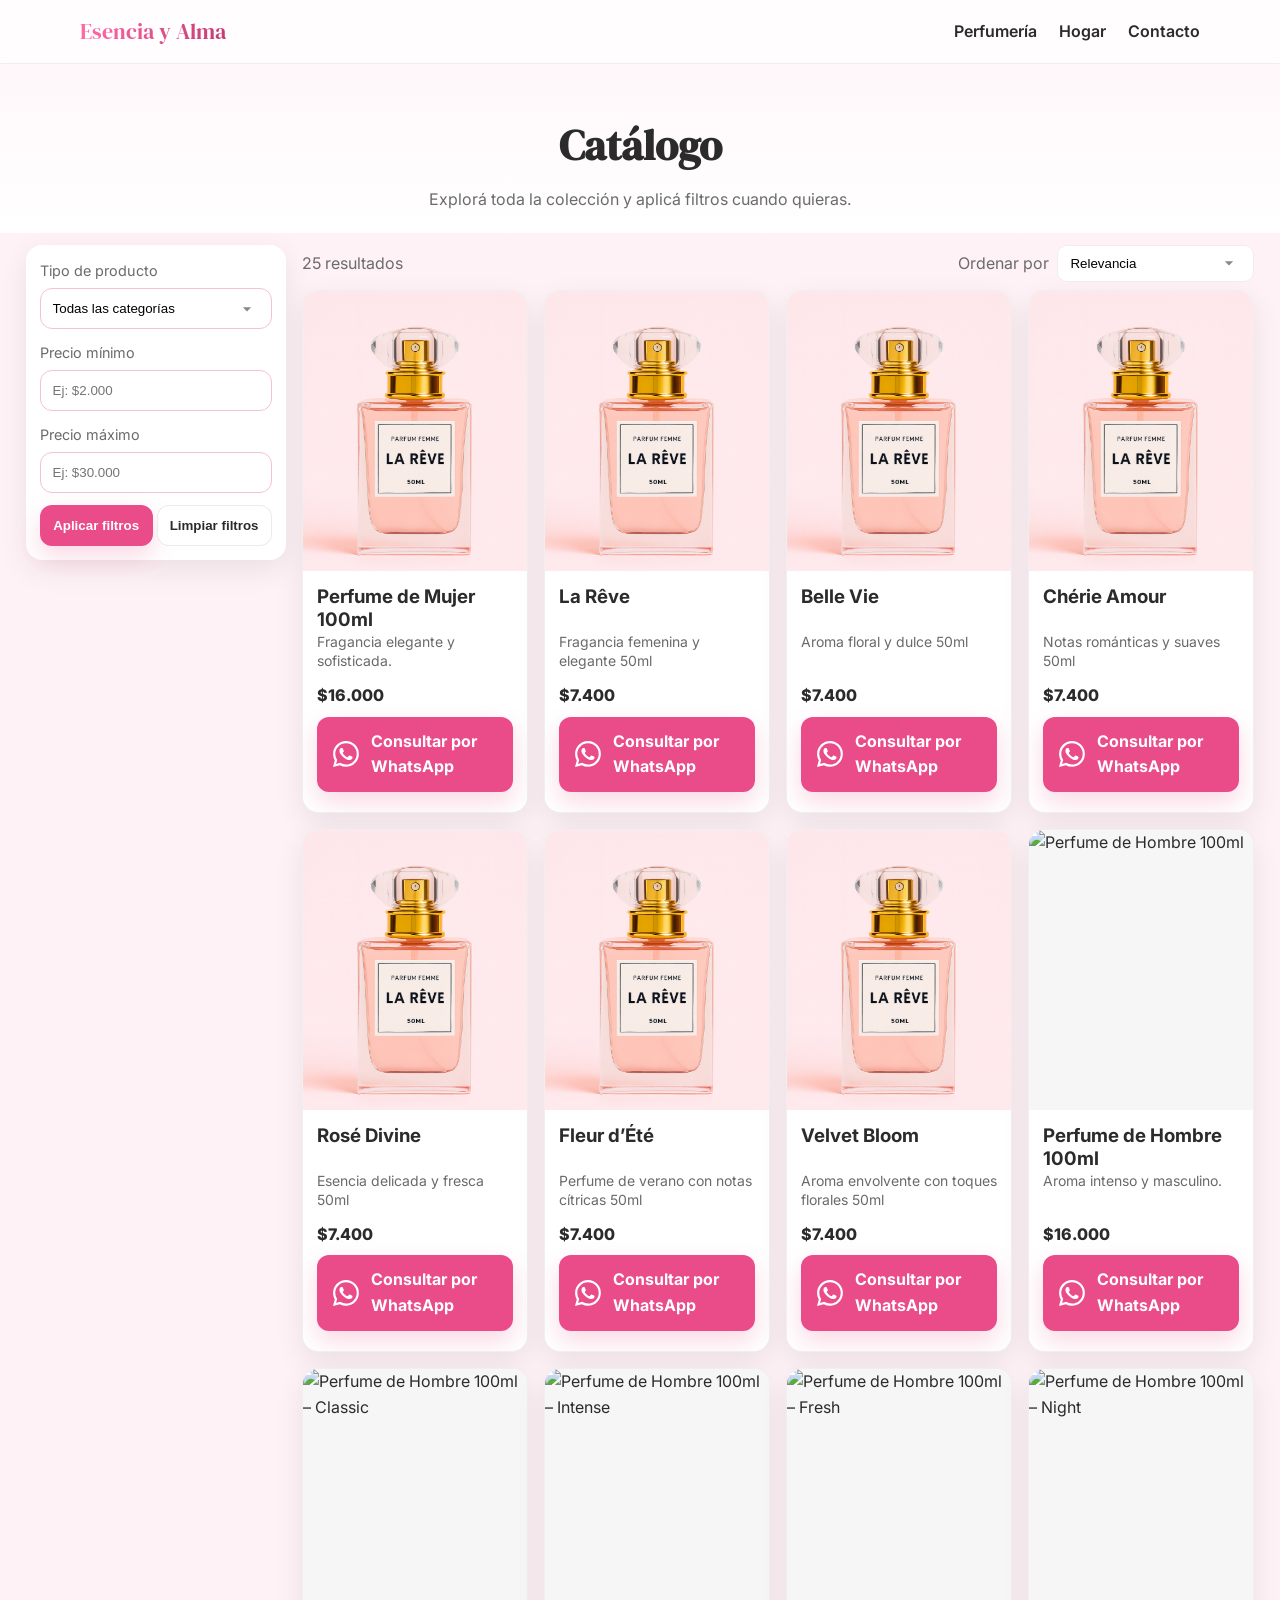
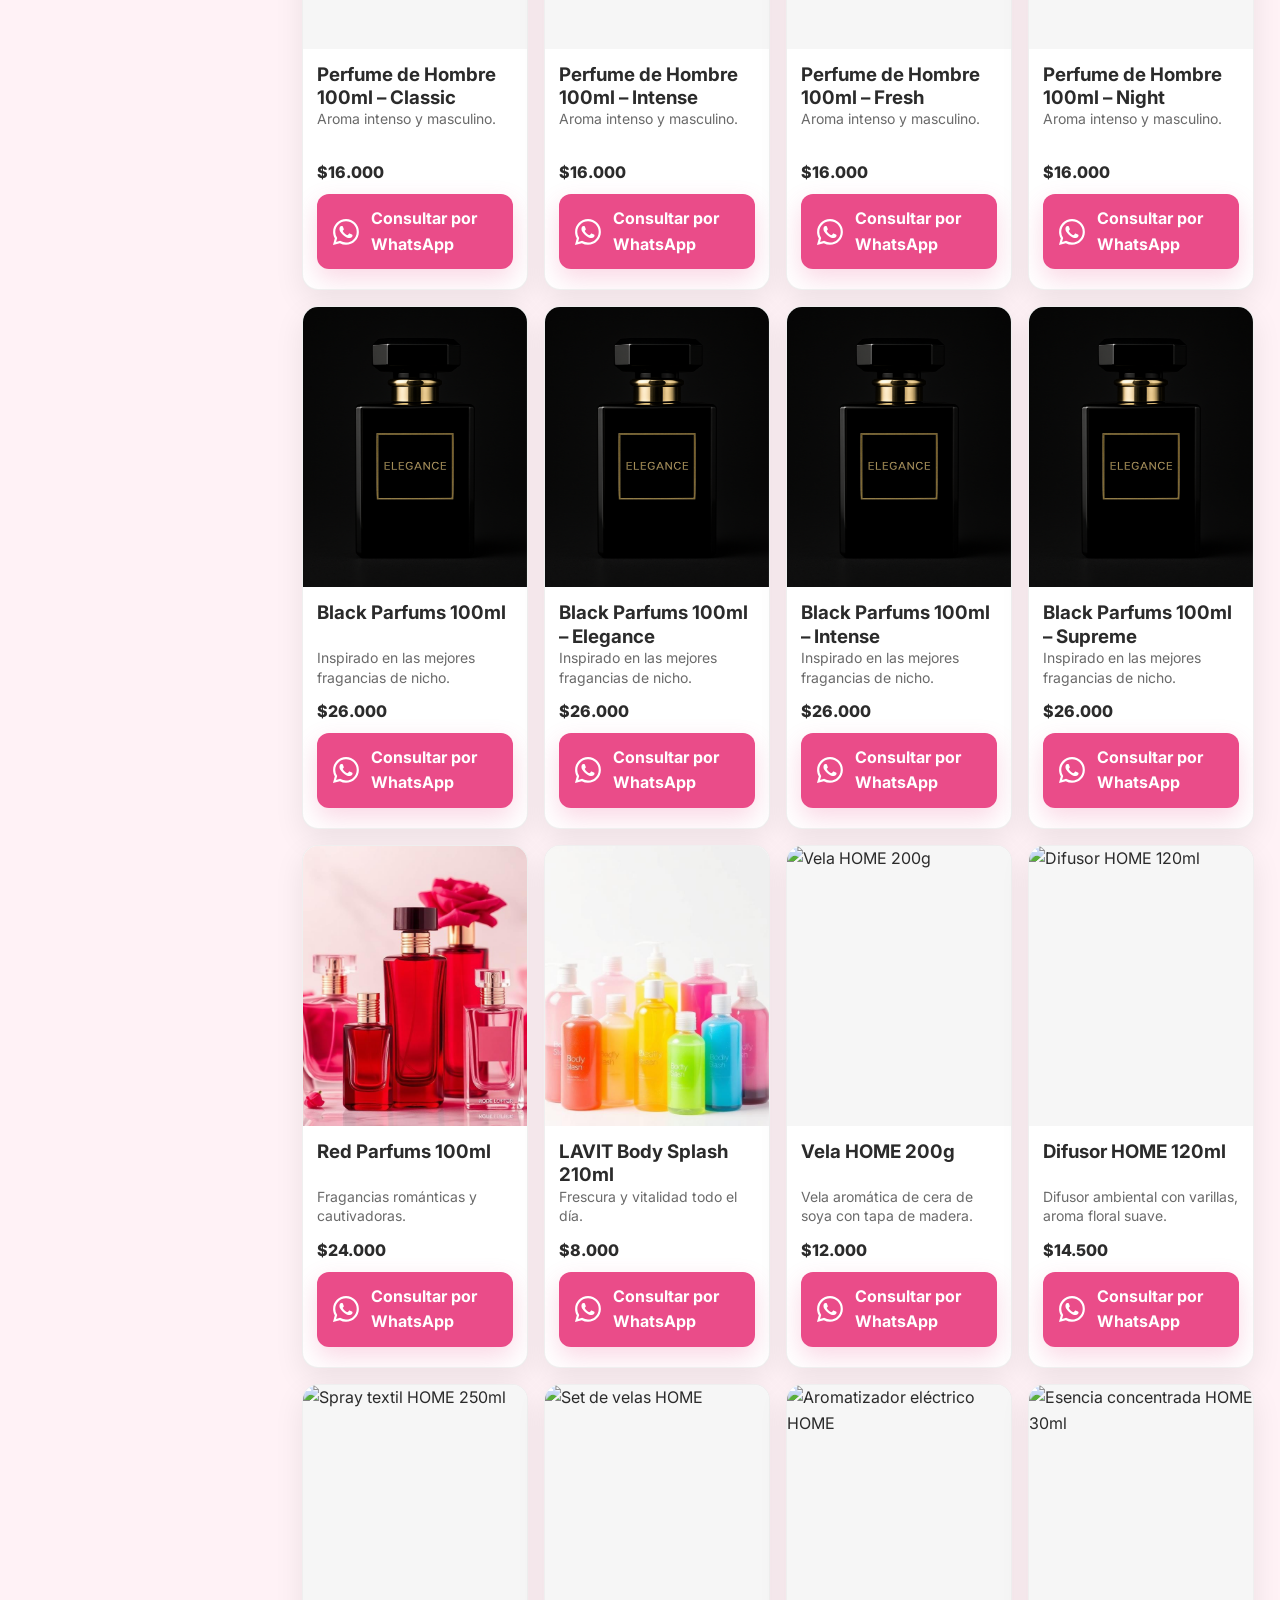
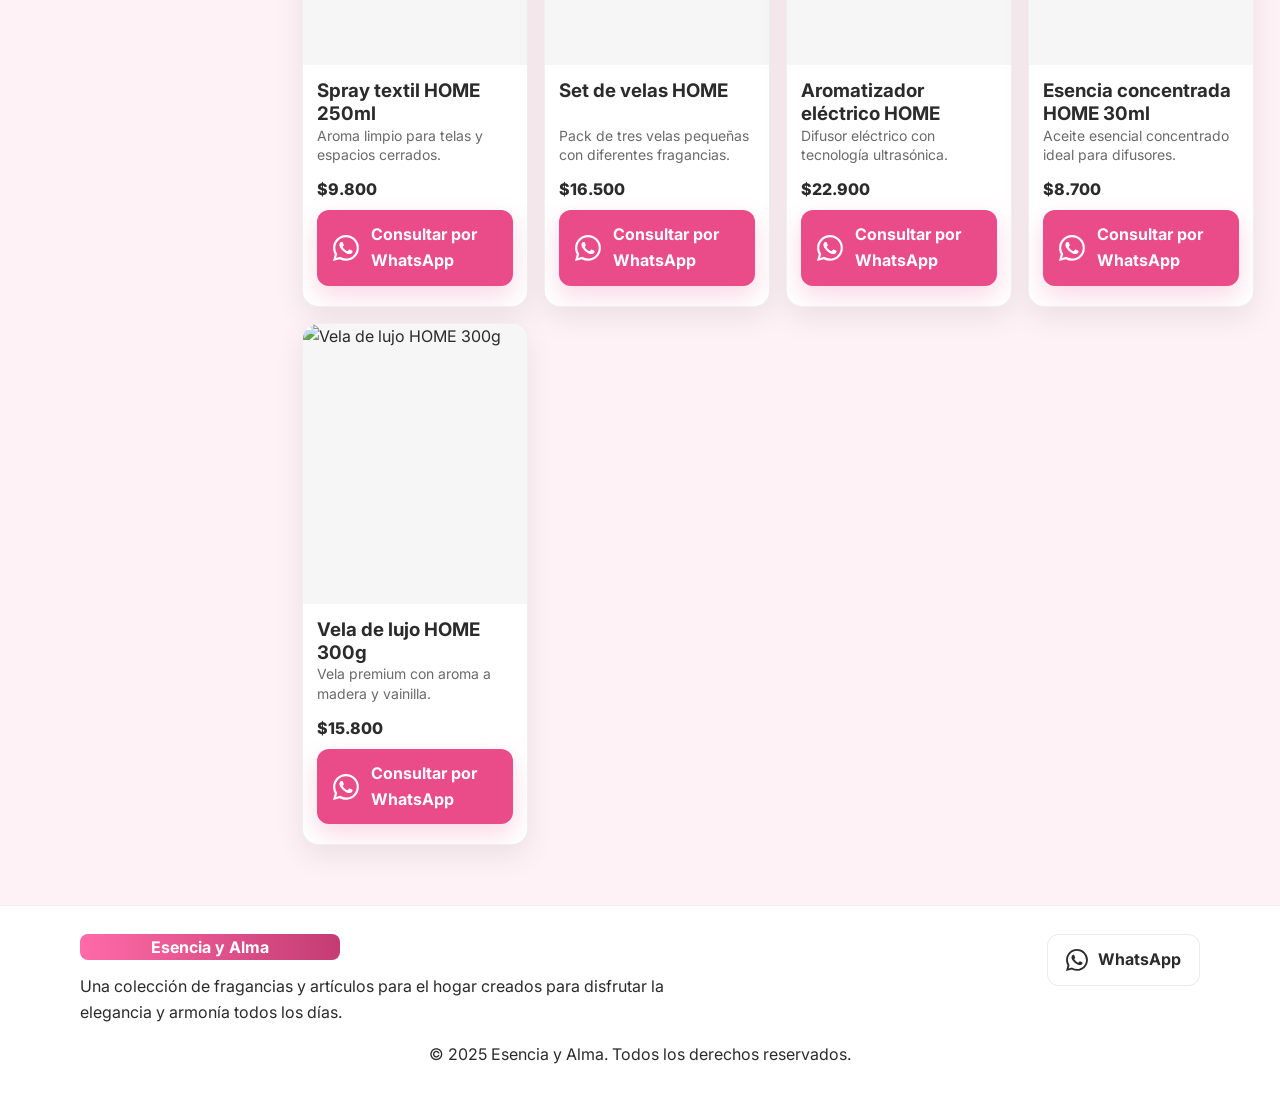
==== catalogo.html @ d3fbf89e "Update catalogo.html" ====
<!DOCTYPE html>
<html lang="es">
<head>
  <meta charset="utf-8" />
  <meta name="viewport" content="width=device-width,initial-scale=1" />
  <title>Catálogo – Esencia y Alma</title>
  <meta name="description" content="Catálogo de productos de Esencia y Alma. Filtra por categoría y precio.">
  <link rel="icon" type="image/png" href="assets/images/Favicon.png" sizes="32x32">
  <link rel="apple-touch-icon" href="assets/images/Favicon.png" sizes="180x180">
  <link href="https://fonts.googleapis.com/css2?family=DM+Serif+Display:ital@0;1&family=Inter:wght@400;600;700&display=swap" rel="stylesheet">
  <link rel="stylesheet" href="css/site.css">
  <link rel="stylesheet" href="css/catalog.css">
</head>
<body>

  <!-- NAV (reutiliza estilos de site.css) -->
  <header class="nav">
    <div class="container nav__inner">
      <a class="brand" href="index.html#inicio">Esencia y Alma</a>
      <nav class="menu">
        <a href="catalogo.html?scope=perfumeria">Perfumería</a>
        <a href="catalogo.html?scope=hogar">Hogar</a>
        <a href="index.html#contacto">Contacto</a>
      </nav>
    </div>
  </header>

  <!-- HERO del catálogo -->
  <section class="catalog-hero">
    <div class="container">
      <h1 class="catalog-title">Catálogo</h1>
      <p class="catalog-sub">Explorá toda la colección y aplicá filtros cuando quieras.</p>
    </div>
  </section>

  <!-- LAYOUT de 2 columnas: filtros a la izquierda + resultados a la derecha -->
  <div class="container catalog-shell">
    <!-- ASIDE: Filtros (mismos ids/estructura) -->
    <aside class="filters-aside">
      <form id="filtersForm" class="filters-wrap" autocomplete="off">
        <div class="f-item">
          <label for="fCategory">Tipo de producto</label>
          <select id="fCategory">
            <!-- opciones se llenan dinámicamente desde products.json -->
          </select>
        </div>

        <div class="f-item">
          <label for="fMin">Precio mínimo</label>
          <input id="fMin" type="text" inputmode="numeric" placeholder="Ej: $2.000">
        </div>

        <div class="f-item">
          <label for="fMax">Precio máximo</label>
          <input id="fMax" type="text" inputmode="numeric" placeholder="Ej: $30.000">
        </div>

        <div class="f-actions">
          <button type="submit" class="btn btn-primary">Aplicar filtros</button>
          <button type="button" id="clearBtn" class="btn btn-ghost">Limpiar filtros</button>
        </div>
      </form>
    </aside>

    <!-- MAIN: Toolbar arriba + grid abajo -->
    <main class="results-main">
      <div class="toolbar">
        <div id="count">0 resultados</div>
        <div class="sort-group">
          <label for="fSort">Ordenar por</label>
          <select id="fSort">
            <option value="relevance">Relevancia</option>
            <option value="priceAsc">Precio: menor a mayor</option>
            <option value="priceDesc">Precio: mayor a menor</option>
            <option value="nameAsc">Nombre: A–Z</option>
          </select>
        </div>
      </div>

      <section class="grid" id="grid" aria-live="polite"></section>
    </main>
  </div>

  <!-- Estado vacío -->
  <template id="emptyTpl">
    <div class="empty">
      <p>No encontramos productos con esos filtros.</p>
      <button type="button" id="emptyClear" class="btn btn-ghost">Limpiar filtros</button>
    </div>
  </template>

  <!-- FOOTER (idéntico al de index) -->
  <footer id="contacto" class="footer">
    <div class="container">
      <div class="footer__inner" style="align-items:flex-start;">
        <!-- Bloque marca -->
        <div class="footer__brand" style="max-width:640px;">
          <div style="
            width:260px;height:26px;border-radius:8px;margin:0 0 14px 0;
            background:linear-gradient(90deg,#ff6aa8 0%,#c43c73 100%);
            display:flex;align-items:center;justify-content:center;
            color:#fff;font-weight:700;">
            Esencia y Alma
          </div>
          <p style="margin:0;">
            Una colección de fragancias y artículos para el hogar creados para disfrutar la elegancia y armonía todos los días.
          </p>
        </div>

        <!-- Bloque contacto (solo WhatsApp) -->
        <div class="footer__contact">
          <a class="btn btn-ghost" id="whatsapp-cta" target="_blank" href="#" style="display:inline-flex;align-items:center;gap:10px;">
            <!-- Ícono WhatsApp (color hereda del botón) -->
            <svg width="22" height="22" viewBox="0 0 16 16" aria-hidden="true" focusable="false">
              <path fill="currentColor" d="M13.601 2.326A7.85 7.85 0 0 0 7.994 0C3.627 0 .068 3.558.064 7.926c0 1.399.366 2.76 1.057 3.965L0 16l4.204-1.102a7.9 7.9 0 0 0 3.79.965h.004c4.368 0 7.926-3.558 7.93-7.93A7.9 7.9 0 0 0 13.6 2.326zM7.994 14.521a6.6 6.6 0 0 1-3.356-.92l-.24-.144-2.494.654.666-2.433-.156-.251a6.56 6.56 0 0 1-1.007-3.505c0-3.626 2.957-6.584 6.591-6.584a6.56 6.56 0 0 1 4.66 1.931 6.56 6.56 0 0 1 1.928 4.66c-.004 3.639-2.961 6.592-6.592 6.592m3.615-4.934c-.197-.099-1.17-.578-1.353-.646-.182-.065-.315-.099-.445.099-.133.197-.513.646-.627.775-.114.133-.232.148-.43.05-.197-.1-.836-.308-1.592-.985-.59-.525-.985-1.175-1.103-1.372-.114-.198-.011-.304.088-.403.087-.088.197-.232.296-.346.1-.114.133-.198.198-.33.065-.134.034-.248-.015-.347-.05-.099-.445-1.076-.612-1.47-.16-.389-.323-.335-.445-.34-.114-.007-.247-.007-.38-.007a.73.73 0 0 0-.529.247c-.182.198-.691.677-.691 1.654s.71 1.916.81 2.049c.098.133 1.394 2.132 3.383 2.992.47.205.84.326 1.129.418.475.152.904.129 1.246.08.38-.058 1.171-.48 1.338-.943.164-.464.164-.86.114-.943-.049-.084-.182-.133-.38-.232"/>
            </svg>
            WhatsApp
          </a>
        </div>
      </div>

      <!-- Copyright fijo -->
      <p class="center" style="margin-top:16px;">
        © 2025 Esencia y Alma. Todos los derechos reservados.
      </p>
    </div>
  </footer>

  <script src="js/catalog.page.js"></script>

  <!-- SCRIPT para WhatsApp (idéntico al de index) -->
  <script>
    const PHONE = "56912345678";
    const MSG   = encodeURIComponent("¡Hola! Me interesa el catálogo de Esencia y Alma.");
    const wa    = `https://wa.me/${PHONE}?text=${MSG}`;
    const waBtn = document.getElementById("whatsapp-cta");
    if (waBtn) waBtn.href = wa;
  </script>
</body>
</html>
---- css/site.css ----
:root{
  --text:#2b2b2b; --muted:#6b6b6b;
  --primary:#ea4c89; --primary-600:#d63d78;
  --card:#fff; --bg:#fff; --soft:#fff3f7;
  --shadow:0 10px 30px rgba(0,0,0,.08);
}
*{box-sizing:border-box}
html,body{margin:0}
body{
  font-family:Inter,system-ui,-apple-system,Segoe UI,Roboto,Helvetica,Arial;
  color:var(--text);
  background:var(--bg);
  line-height:1.6;
}
a{text-decoration:none;color:inherit}
.container{width:min(1120px,92%);margin:0 auto}
.center{text-align:center}

/* NAV */
.nav{
  position:sticky;top:0;z-index:40;
  background:#ffffffcc;
  backdrop-filter:blur(8px);
  border-bottom:1px solid #0001;
}
.nav__inner{
  display:flex;align-items:center;justify-content:space-between;
  padding:14px 0;
}
.brand{
  font-family:"DM Serif Display",serif;
  font-size:22px;
  background:linear-gradient(90deg,#ff6aa8 0%,#c43c73 100%);
  -webkit-background-clip:text;
  background-clip:text;
  -webkit-text-fill-color:transparent;
}
.menu{display:flex;gap:22px;font-weight:600}
.menu a:hover{color:var(--primary)}

/* HERO */
.hero{
  padding:64px 0 40px;
  background:
    radial-gradient(ellipse at 20% 0%,#fde8f1 0%,transparent 40%),
    radial-gradient(ellipse at 80% 10%,#fdeef6 0%,transparent 40%),
    linear-gradient(#fff,#fff);
  overflow:hidden;
}
.badge{
  display:inline-flex;align-items:center;gap:10px;
  padding:10px 16px;border-radius:999px;
  background:#fff;box-shadow:var(--shadow);
  font-weight:600;color:#7a7a7a;
}
.dot{
  width:10px;height:10px;border-radius:50%;
  background:#f6c53d;display:inline-block;
}
.hero-title{
  margin:20px auto 10px;
  font-family:"DM Serif Display",serif;
  font-size:clamp(34px,4.6vw,52px);
  line-height:1.08;color:#fff;
  background:linear-gradient(90deg,#ff6aa8 0%,#c43c73 100%);
  display:inline-block;
  padding:18px 24px;
  border-radius:16px;
  box-shadow:var(--shadow);
}
.hero-sub{
  color:#5b5b5b;
  font-size:clamp(16px,1.9vw,19px);
  max-width:900px;
  margin:0 auto 20px;
}
.cta{display:flex;gap:12px;justify-content:center;flex-wrap:wrap}
.btn{
  appearance:none;border:0;border-radius:12px;
  padding:12px 18px;font-weight:700;
  cursor:pointer;
  transition:transform .06s,box-shadow .2s,background .2s;
}
.btn-primary{
  background:var(--primary);color:#fff;
  box-shadow:0 10px 24px rgba(234,76,137,.22);
}
.btn-primary:hover{background:var(--primary-600)}
.btn-ghost{background:#fff;color:#2b2b2b;border:1px solid #00000014}
.btn-ghost:hover{box-shadow:var(--shadow)}

/* SECCIONES */
.catalog-section{padding:48px 0;background:var(--soft)}
.catalog-section:nth-of-type(odd){background:#fff}
.sec-title{
  font-family:"DM Serif Display",serif;
  text-align:center;
  font-size:clamp(26px,3vw,36px);
  margin:0 0 8px;
}
.sec-sub{
  color:#6a6a6a;
  text-align:center;
  margin:0 0 18px;
}

/* ENLACE “VER TODO” (debajo del carrusel, a la derecha) */
.sec-link--bottom{
  display:block;
  text-align:right;
  color:#000;                /* texto negro */
  font-weight:600;
  font-size:17px;            /* más grande */
  margin-top:18px;           /* más separación */
  text-decoration:none;      /* sin subrayado */
}
.sec-link--bottom:hover{
  color:#000;                /* se mantiene negro al pasar el mouse */
}

/* Puente suave hero → primera sección (sin línea) */
#mujer.catalog-section{
  position:relative;
  margin-top:-48px;
  padding-top:48px;
}
#mujer.catalog-section::before{
  content:"";
  position:absolute;
  left:0; right:0; top:-48px;
  height:48px;
  background:linear-gradient(
    to bottom,
    rgba(255,255,255,0) 0%,
    rgba(255,255,255,0.55) 38%,
    rgba(255,243,247,0.85) 70%,
    var(--soft) 100%
  );
  pointer-events:none;
  z-index:0;
}

/* CARRUSEL */
.carousel{position:relative}
.track{
  display:grid;
  grid-auto-flow:column;
  grid-auto-columns:minmax(260px, 1fr);
  gap:16px;
  overflow:visible;
  padding:10px 4px 16px;
}

/* Modo estático */
.track.static{
  grid-auto-flow:row;
  grid-auto-columns:unset;
  grid-template-columns:repeat(auto-fit, minmax(260px, 260px));
  justify-content:center;
  justify-items:stretch;
  gap:16px;
}

/* Flechas y looper */
.is-viewport{
  overflow:hidden !important;
  display:block !important;
  position:relative;
}
.loop-row{
  display:flex;
  gap:16px;
  will-change:transform;
  transition:transform .18s ease-out;
}

/* Tarjetas */
.card{
  background:var(--card);
  border:1px solid #00000010;
  border-radius:16px;
  overflow:hidden;
  box-shadow:var(--shadow);
  display:flex;
  flex-direction:column;
  min-width:260px;
}

/* Recuadro imagen */
.card__img{
  width:100%;
  height:360px;
  background:#f6f6f6;
  display:flex;align-items:center;justify-content:center;
  padding:0;margin:0;overflow:hidden;
}
.card__img img{
  width:100%;height:100%;
  object-fit:cover;
  object-position:center;
  transition:transform .35s ease;
  will-change:transform;
}
.card:hover .card__img img{transform:scale(1.1)}

.card__body{
  padding:14px;
  display:grid !important;
  grid-template-rows:auto 1fr auto;
  row-gap:6px !important;
  height:auto !important;
}
.card__content{flex:unset !important;}
.card__footer{
  margin-top:0 !important;
  display:block !important;
  gap:0 !important;
}

.card__title{
  margin:0;
  font-weight:700;
  line-height:1.25;
  min-height:2.5em;
  display:-webkit-box;
  -webkit-box-orient:vertical;
  -webkit-line-clamp:2;
  overflow:hidden;
}
.card__sub{
  margin:0;
  color:#6a6a6a;
  font-size:14px;
  line-height:1.4;
  min-height:2.8em;
  display:-webkit-box;
  -webkit-box-orient:vertical;
  -webkit-line-clamp:2;
  overflow:hidden;
}

.card__price{margin:6px 0 8px;font-weight:800}

.card__actions{display:flex;gap:8px}
.card__btn{flex:1}

/* Flechas */
.nav-btn{
  position:absolute;top:50%;transform:translateY(-50%);
  width:40px;height:40px;border-radius:999px;border:0;cursor:pointer;
  background:#fff;box-shadow:var(--shadow);
  font-size:18px;display:grid;place-items:center;
  transition:opacity .2s;z-index:5;
}
.nav-btn:hover{opacity:.9}
.nav-btn:disabled{opacity:.4;cursor:not-allowed}
.nav-btn.prev{left:-6px}
.nav-btn.next{right:-6px}
@media (max-width:640px){
  .nav-btn.prev{left:2px}
  .nav-btn.next{right:2px}
}

/* FOOTER */
.footer{
  padding:28px 0;
  border-top:1px solid #00000010;
  background:#fff;
}
.footer__inner{
  display:flex;
  align-items:center;
  justify-content:space-between;
  gap:16px;
}

/* WhatsApp icon dentro del botón del catálogo */
.card__btn{
  display:inline-flex;
  align-items:center;
  justify-content:center;
  gap:8px;
  padding-left:20px;
}
.card__btn .icon-wa{
  width:26px;
  height:26px;
  flex-shrink:0;
  fill:#fff;
  transform:translateX(-4px);
}

/* ===== MODO COMPACTO ===== */
@media (max-height: 820px) and (min-width: 900px) {
  .catalog-section{ padding: 28px 0; }

  .sec-title{
    font-size: clamp(24px, 2.6vw, 34px);
    margin: 0 0 6px;
  }
  .sec-sub{
    font-size: 15px;
    margin: 0 0 12px;
  }

  .track{ padding: 6px 4px 10px; }

  .card__img{ width:100%; height:260px; padding:0; margin:0; overflow:hidden; }
  .card__img img{ object-fit:cover; object-position:center; }

  .card__body{
    padding:12px;
    display:grid !important;
    grid-template-rows:auto 1fr auto;
    row-gap:6px !important;
    height:auto !important;
  }
  .card__footer{ margin-top:0 !important; display:block !important; gap:0 !important; }

  .card__title{
    margin:0; line-height:1.25; min-height:2.5em;
    display:-webkit-box; -webkit-box-orient:vertical; -webkit-line-clamp:2; overflow:hidden;
  }
  .card__sub{
    margin:0; line-height:1.4; min-height:2.8em;
    display:-webkit-box; -webkit-box-orient:vertical; -webkit-line-clamp:2; overflow:hidden;
  }
  .card__price{ margin:6px 0 8px; }

  .card__btn{ padding: 12px 16px; }

  .nav-btn{ top: 46%; }
}

/* ===== PARCHE SOLO PARA MÓVIL: recortar cualquier desborde horizontal ===== */
@media (max-width: 768px){
  html, body { overflow-x: clip; }
  @supports not (overflow-x: clip){
    html, body { overflow-x: hidden; }
  }
}

/* ===== Footer en móvil: botón debajo y texto a ancho completo ===== */
@media (max-width: 768px){
  .footer__inner{
    flex-direction: column;
    align-items: flex-start;
    gap: 14px;
  }
  /* El bloque de texto puede usar todo el ancho */
  .footer__brand{
    max-width: none !important;
    width: 100%;
  }
  .footer__brand p{
    max-width: none;
  }
  /* Botón WhatsApp a la línea de abajo y ancho completo */
  .footer__contact{
    width: 100%;
  }
  .footer__contact .btn{
    width: 100%;
    justify-content: center;
    margin-top: 6px;
  }
}
/* ===== MODO COMPACTO PARA CELULARES (solo móvil) ===== */
@media (max-width: 768px){

  /* Menos aire vertical para que quepa todo */
  .catalog-section{
    padding: 28px 0 32px;
  }

  /* Título y subtítulo más compactos */
  .sec-title{
    font-size: clamp(22px, 5.4vw, 28px);
    margin: 0 0 6px;
  }
  .sec-sub{
    font-size: 15px;
    margin: 0 0 14px;
    line-height: 1.45;
  }

  /* Carrusel: menos padding y separación */
  .track{
    gap: 12px;
    padding: 6px 2px 10px;
  }

  /* Imagen de la tarjeta: altura fluida según alto de pantalla */
  .card__img{
    height: clamp(180px, 36vh, 250px);
  }

  /* Contenido de la tarjeta: un pelín más compacto */
  .card__body{
    padding: 12px;
  }

  /* Botón dentro de la tarjeta */
  .card__btn{
    padding: 12px 14px;
  }

  /* Flechas: ligerísimo ajuste para no robar espacio visual */
  .nav-btn{
    top: 46%;
  }
}
---- css/catalog.css ----
/* ====== HERO Catálogo ====== */
.catalog-hero{
  background: linear-gradient(180deg,#fff7fa, #fff);
  padding: 48px 0 20px;
  text-align: center;
}
.catalog-title{
  margin:0;
  font-family:"DM Serif Display",serif;
  font-size: clamp(28px, 4vw, 42px);
}
.catalog-sub{
  color:#6b6b6b;
  margin: 8px 0 0;
}

/* ====== LAYOUT 2 COLUMNAS (filtros + resultados) ====== */
.catalog-shell{
  display: grid;
  grid-template-columns: 260px 1fr;
  gap: 16px;
  align-items: start;
  margin: 12px auto 0;
}
.container.catalog-shell{
  width: min(1320px, 96%);
}
.filters-aside{
  position: sticky;
  top: 74px;
}
.results-main{
  min-width: 0;
}

/* ====== PANEL DE FILTROS (en columna) ====== */
.filters-wrap{
  margin: 0;
  display: flex;
  flex-direction: column;
  gap: 12px;
  background: #fff;
  padding: 14px;
  border-radius: 16px;
  box-shadow: var(--shadow);
}
.filters-wrap label{
  display:block;
  margin-bottom:6px;
  font-size:.9rem;
  color:var(--muted);
}
.filters-wrap input,
.filters-wrap select{
  width:100%;
  padding:12px 12px;
  border:1px solid #f4c1d6;
  border-radius:12px;
  outline:none;
  background:#fff;
}

/* === Flechas personalizadas de los SELECTs (centradas y más grandes) === */
.filters-wrap select{
  appearance:none; -webkit-appearance:none; -moz-appearance:none;
  padding-right:48px;
  background-repeat:no-repeat;
  background-position: right 14px center;
  background-size:20px 20px;
  background-image:url("data:image/svg+xml,%3Csvg xmlns='http://www.w3.org/2000/svg' width='20' height='20' viewBox='0 0 24 24'%3E%3Cpath fill='%23888888' d='M7 10l5 5 5-5z'/%3E%3C/svg%3E");
}

/* === BOTONES de acciones: en una sola línea y del mismo ancho === */
.f-actions{
  display: flex;
  flex-direction: row;
  gap: 4px;
  justify-content: space-between;
}
.f-actions .btn{
  flex: 1;
  display: flex;              /* ← centrado preciso del texto */
  align-items: center;        /* centra verticalmente */
  justify-content: center;    /* centra horizontalmente */
  text-align: center;
  white-space: nowrap;
  min-width: 0;
}

/* ====== TOOLBAR ====== */
.toolbar{
  display:flex;
  align-items:center;
  justify-content:space-between;
  gap: 10px;
  color:#6b6b6b;
  margin: 0 0 8px;
}
.sort-group{
  display:flex;
  align-items:center;
  gap:8px;
  position:relative;
}
.sort-group select{
  padding:10px 12px;
  border:1px solid #eee;
  border-radius:10px;
  background:#fff;
  appearance:none;
  -webkit-appearance:none;
  -moz-appearance:none;
  padding-right:48px;
  background-repeat:no-repeat;
  background-position: right 14px center;
  background-size:20px 20px;
  background-image:url("data:image/svg+xml,%3Csvg xmlns='http://www.w3.org/2000/svg' width='20' height='20' viewBox='0 0 24 24'%3E%3Cpath fill='%23888888' d='M7 10l5 5 5-5z'/%3E%3C/svg%3E");
}

/* ====== GRID ====== */
.grid{
  margin: 8px 0 60px;
  display:grid;
  gap:16px;
  grid-template-columns: repeat(4, 1fr);
}
.grid .card{ min-width: 0; }

@media (max-width: 1100px){ .grid{ grid-template-columns: repeat(3, 1fr); } }
@media (max-width: 760px){ .grid{ grid-template-columns: repeat(2, 1fr); } }
@media (max-width: 460px){ .grid{ grid-template-columns: 1fr; } }

/* Estado vacío */
.empty{
  grid-column: 1 / -1;
  background:#fff;
  border:1px solid #00000010;
  border-radius:16px;
  padding:24px;
  text-align:center;
  box-shadow:var(--shadow);
}

/* Ajuste visual de tarjetas dentro del grid */
.card__img{ height: 280px; }
@media (max-width: 760px){
  .card__img{ height: clamp(180px, 36vh, 260px); }
}

/* ====== FONDO GENERAL DEL CATÁLOGO ====== */
body{
  background: #fff2f6;
}

/* ====== RESPONSIVE ====== */
@media (max-width: 980px){
  .catalog-shell{
    grid-template-columns: 1fr;
    gap: 16px;
  }
  .filters-aside{
    position: static;
  }
  .filters-wrap{
    margin: 0;
  }
  .toolbar{
    margin-top: -4px;
  }
}
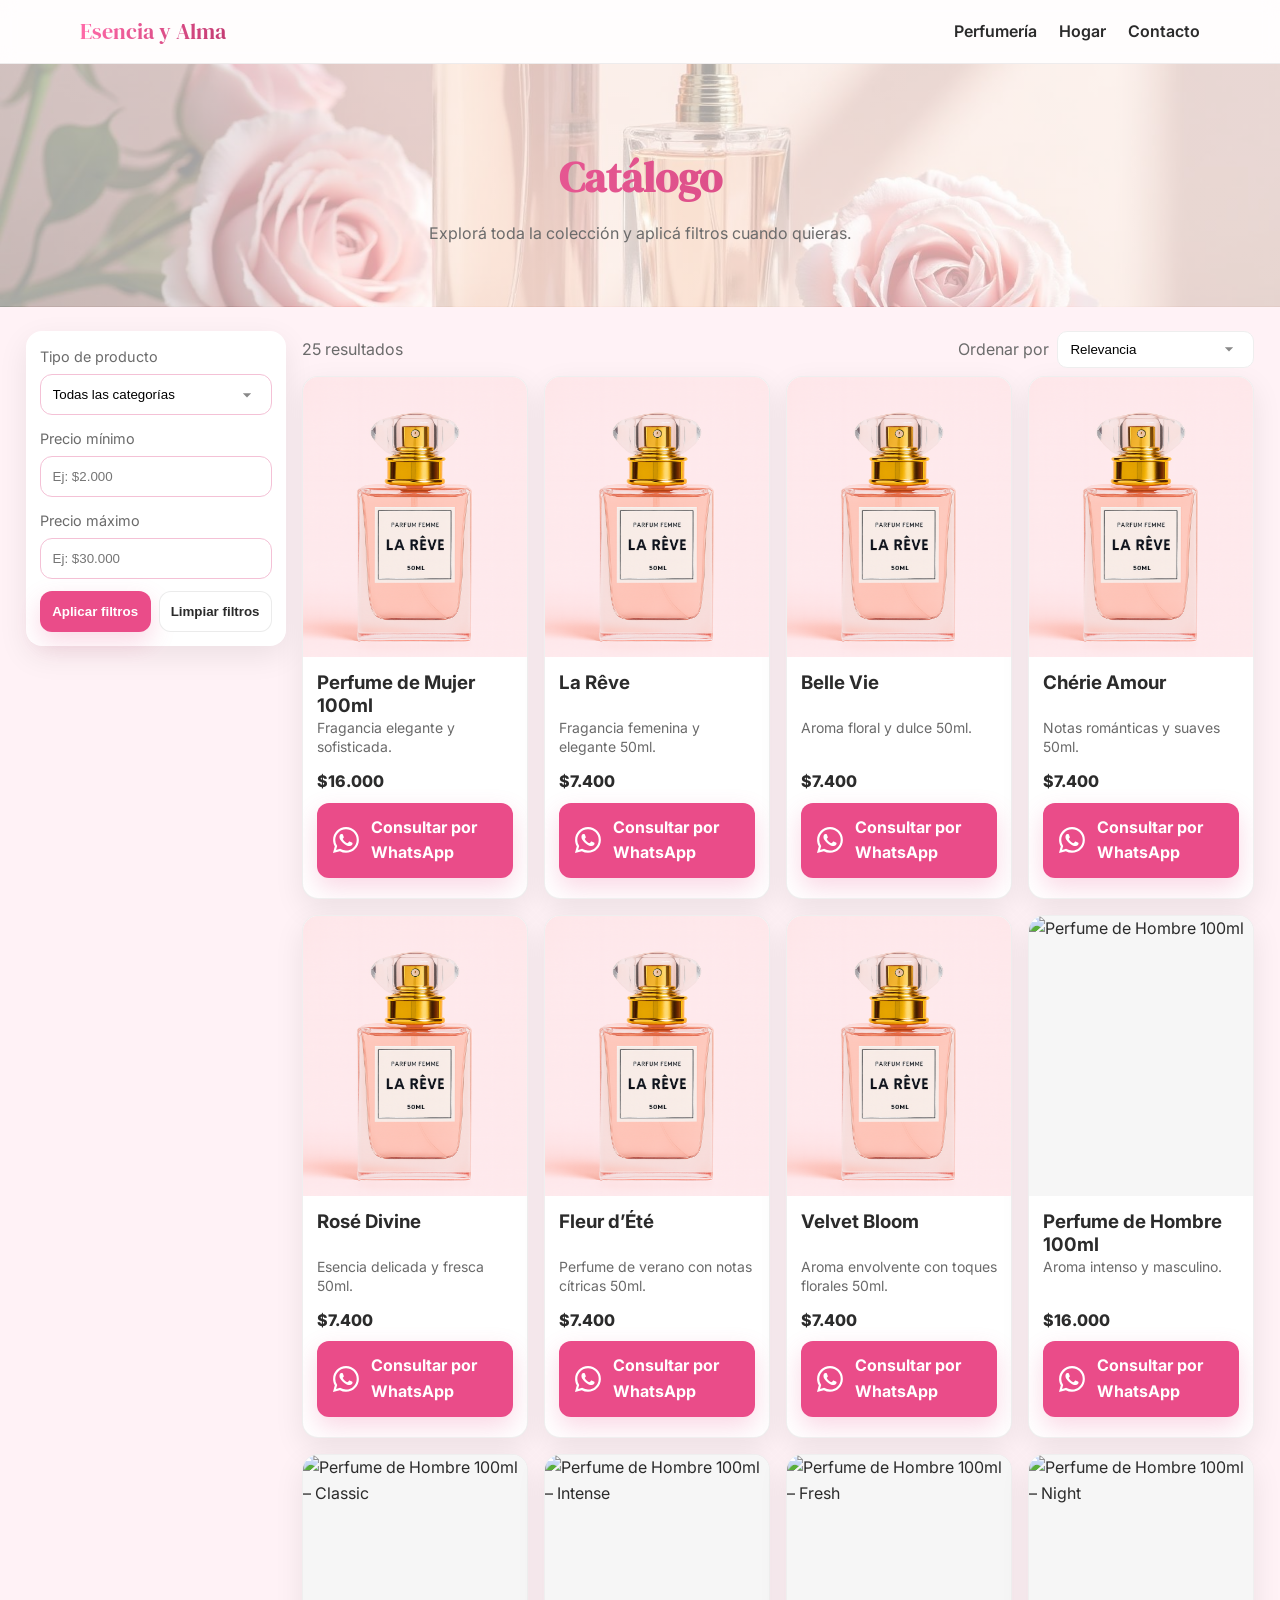
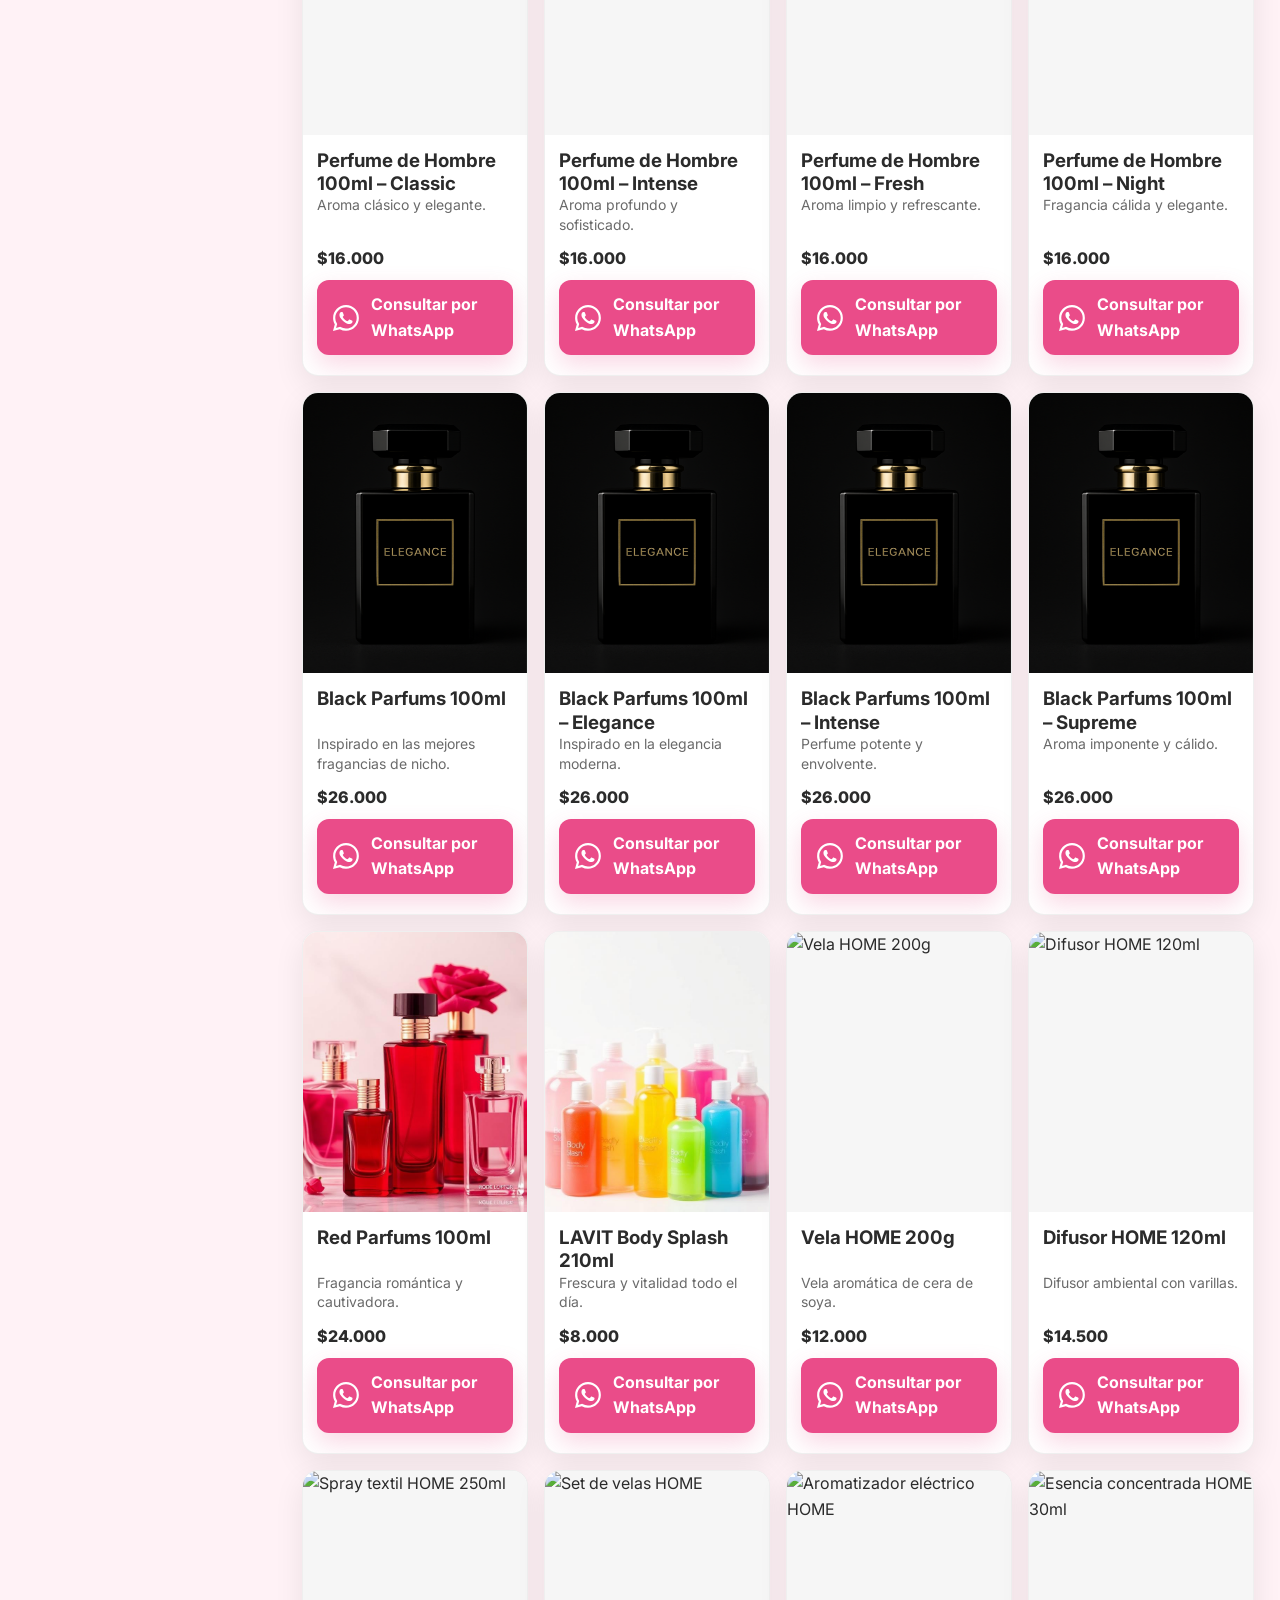
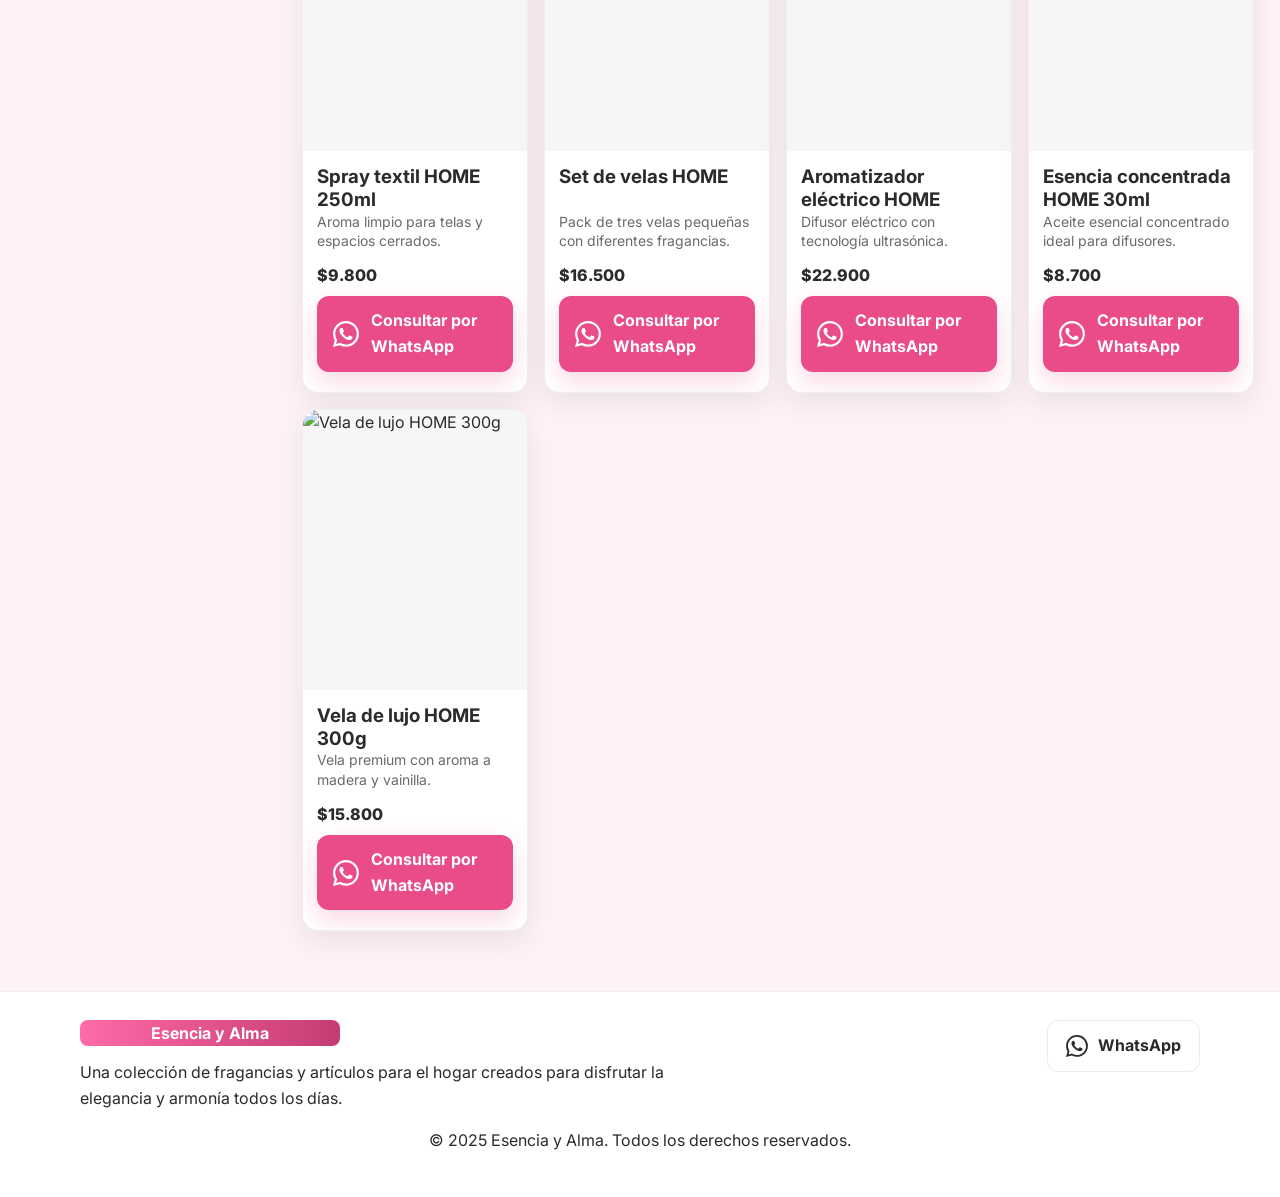
==== commit 469a8586: "Update catalogo.html" ====
--- a/catalogo.html
+++ b/catalogo.html
@@ -130,7 +130,7 @@
 
   <!-- SCRIPT para WhatsApp (idéntico al de index) -->
   <script>
-    const PHONE = "56912345678";
+    const PHONE = "56961114225";
     const MSG   = encodeURIComponent("¡Hola! Me interesa el catálogo de Esencia y Alma.");
     const wa    = `https://wa.me/${PHONE}?text=${MSG}`;
     const waBtn = document.getElementById("whatsapp-cta");
--- a/css/catalog.css
+++ b/css/catalog.css
@@ -1,40 +1,49 @@
 /* ====== HERO Catálogo ====== */
-.catalog-hero{
-  background: linear-gradient(180deg,#fff7fa, #fff);
-  padding: 48px 0 20px;
+.catalog-hero {
+  background:
+    linear-gradient(rgba(255,255,255,0.64), rgba(255,255,255,0.64)),
+    url("../assets/images/Flores inicio.jpg");
+  background-position: center center;
+  background-size: cover;
+  background-repeat: no-repeat;
+  padding: 80px 0 60px;
   text-align: center;
 }
-.catalog-title{
-  margin:0;
-  font-family:"DM Serif Display",serif;
+.catalog-title {
+  margin: 0;
+  font-family: "DM Serif Display", serif;
   font-size: clamp(28px, 4vw, 42px);
-}
-.catalog-sub{
-  color:#6b6b6b;
-  margin: 8px 0 0;
+  color: #fff;
+  background: linear-gradient(90deg, #ff6aa8 0%, #c43c73 100%);
+  -webkit-background-clip: text;
+  -webkit-text-fill-color: transparent;
+}
+.catalog-sub {
+  color: #6b6b6b;
+  margin: 10px 0 0;
 }
 
 /* ====== LAYOUT 2 COLUMNAS (filtros + resultados) ====== */
-.catalog-shell{
+.catalog-shell {
   display: grid;
   grid-template-columns: 260px 1fr;
   gap: 16px;
   align-items: start;
-  margin: 12px auto 0;
-}
-.container.catalog-shell{
+  margin: 24px auto 0;
+}
+.container.catalog-shell {
   width: min(1320px, 96%);
 }
-.filters-aside{
+.filters-aside {
   position: sticky;
   top: 74px;
 }
-.results-main{
+.results-main {
   min-width: 0;
 }
 
-/* ====== PANEL DE FILTROS (en columna) ====== */
-.filters-wrap{
+/* ====== PANEL DE FILTROS ====== */
+.filters-wrap {
   margin: 0;
   display: flex;
   flex-direction: column;
@@ -44,127 +53,170 @@
   border-radius: 16px;
   box-shadow: var(--shadow);
 }
-.filters-wrap label{
-  display:block;
-  margin-bottom:6px;
-  font-size:.9rem;
-  color:var(--muted);
+.filters-wrap label {
+  display: block;
+  margin-bottom: 6px;
+  font-size: 0.9rem;
+  color: var(--muted);
 }
 .filters-wrap input,
-.filters-wrap select{
-  width:100%;
-  padding:12px 12px;
-  border:1px solid #f4c1d6;
-  border-radius:12px;
-  outline:none;
-  background:#fff;
-}
-
-/* === Flechas personalizadas de los SELECTs (centradas y más grandes) === */
-.filters-wrap select{
-  appearance:none; -webkit-appearance:none; -moz-appearance:none;
-  padding-right:48px;
-  background-repeat:no-repeat;
+.filters-wrap select {
+  width: 100%;
+  padding: 12px 12px;
+  border: 1px solid #f4c1d6;
+  border-radius: 12px;
+  outline: none;
+  background: #fff;
+}
+
+/* Flechas personalizadas de los SELECTs */
+.filters-wrap select {
+  appearance: none;
+  -webkit-appearance: none;
+  -moz-appearance: none;
+  padding-right: 48px;
+  background-repeat: no-repeat;
   background-position: right 14px center;
-  background-size:20px 20px;
-  background-image:url("data:image/svg+xml,%3Csvg xmlns='http://www.w3.org/2000/svg' width='20' height='20' viewBox='0 0 24 24'%3E%3Cpath fill='%23888888' d='M7 10l5 5 5-5z'/%3E%3C/svg%3E");
-}
-
-/* === BOTONES de acciones: en una sola línea y del mismo ancho === */
-.f-actions{
+  background-size: 20px 20px;
+  background-image: url("data:image/svg+xml,%3Csvg xmlns='http://www.w3.org/2000/svg' width='20' height='20' viewBox='0 0 24 24'%3E%3Cpath fill='%23888888' d='M7 10l5 5 5-5z'/%3E%3C/svg%3E");
+}
+
+/* === BOTONES de acciones === */
+.f-actions {
   display: flex;
   flex-direction: row;
-  gap: 4px;
-  justify-content: space-between;
-}
-.f-actions .btn{
+  gap: 8px;
+  justify-content: center;
+}
+.f-actions .btn {
   flex: 1;
-  display: flex;              /* ← centrado preciso del texto */
-  align-items: center;        /* centra verticalmente */
-  justify-content: center;    /* centra horizontalmente */
+  display: flex;
+  align-items: center;
+  justify-content: center;
   text-align: center;
   white-space: nowrap;
   min-width: 0;
 }
 
 /* ====== TOOLBAR ====== */
-.toolbar{
-  display:flex;
-  align-items:center;
-  justify-content:space-between;
+.toolbar {
+  display: flex;
+  align-items: center;
+  justify-content: space-between;
   gap: 10px;
-  color:#6b6b6b;
+  color: #6b6b6b;
   margin: 0 0 8px;
-}
-.sort-group{
-  display:flex;
-  align-items:center;
-  gap:8px;
-  position:relative;
-}
-.sort-group select{
-  padding:10px 12px;
-  border:1px solid #eee;
-  border-radius:10px;
-  background:#fff;
-  appearance:none;
-  -webkit-appearance:none;
-  -moz-appearance:none;
-  padding-right:48px;
-  background-repeat:no-repeat;
+  flex-wrap: nowrap;         /* evita salto de línea */
+  white-space: nowrap;       /* mantiene texto en una sola línea */
+}
+.sort-group {
+  display: flex;
+  align-items: center;
+  gap: 8px;
+  position: relative;
+}
+.sort-group select {
+  padding: 10px 12px;
+  border: 1px solid #eee;
+  border-radius: 10px;
+  background: #fff;
+  appearance: none;
+  -webkit-appearance: none;
+  -moz-appearance: none;
+  padding-right: 48px;
+  background-repeat: no-repeat;
   background-position: right 14px center;
-  background-size:20px 20px;
-  background-image:url("data:image/svg+xml,%3Csvg xmlns='http://www.w3.org/2000/svg' width='20' height='20' viewBox='0 0 24 24'%3E%3Cpath fill='%23888888' d='M7 10l5 5 5-5z'/%3E%3C/svg%3E");
+  background-size: 20px 20px;
+  background-image: url("data:image/svg+xml,%3Csvg xmlns='http://www.w3.org/2000/svg' width='20' height='20' viewBox='0 0 24 24'%3E%3Cpath fill='%23888888' d='M7 10l5 5 5-5z'/%3E%3C/svg%3E");
 }
 
 /* ====== GRID ====== */
-.grid{
+.grid {
   margin: 8px 0 60px;
-  display:grid;
-  gap:16px;
+  display: grid;
+  gap: 16px;
   grid-template-columns: repeat(4, 1fr);
 }
-.grid .card{ min-width: 0; }
-
-@media (max-width: 1100px){ .grid{ grid-template-columns: repeat(3, 1fr); } }
-@media (max-width: 760px){ .grid{ grid-template-columns: repeat(2, 1fr); } }
-@media (max-width: 460px){ .grid{ grid-template-columns: 1fr; } }
+.grid .card {
+  min-width: 0;
+}
+
+@media (max-width: 1100px) {
+  .grid {
+    grid-template-columns: repeat(3, 1fr);
+  }
+}
+@media (max-width: 760px) {
+  .grid {
+    grid-template-columns: repeat(2, 1fr); /* 2 productos por fila en móvil */
+  }
+}
+@media (max-width: 460px) {
+  .grid {
+    grid-template-columns: repeat(2, 1fr); /* mantiene 2 también en pantallas pequeñas */
+  }
+}
 
 /* Estado vacío */
-.empty{
+.empty {
   grid-column: 1 / -1;
-  background:#fff;
-  border:1px solid #00000010;
-  border-radius:16px;
-  padding:24px;
-  text-align:center;
-  box-shadow:var(--shadow);
-}
-
-/* Ajuste visual de tarjetas dentro del grid */
-.card__img{ height: 280px; }
-@media (max-width: 760px){
-  .card__img{ height: clamp(180px, 36vh, 260px); }
-}
-
-/* ====== FONDO GENERAL DEL CATÁLOGO ====== */
-body{
+  background: #fff;
+  border: 1px solid #00000010;
+  border-radius: 16px;
+  padding: 24px;
+  text-align: center;
+  box-shadow: var(--shadow);
+}
+
+/* Ajuste visual tarjetas */
+.card__img {
+  height: 280px;
+}
+@media (max-width: 760px) {
+  .card__img {
+    height: clamp(180px, 36vh, 260px);
+  }
+}
+
+/* ====== FONDO GENERAL ====== */
+body {
   background: #fff2f6;
 }
 
-/* ====== RESPONSIVE ====== */
-@media (max-width: 980px){
-  .catalog-shell{
+/* ====== RESPONSIVE (solo móvil) ====== */
+@media (max-width: 980px) {
+  .catalog-shell {
     grid-template-columns: 1fr;
     gap: 16px;
   }
-  .filters-aside{
+  .filters-aside {
     position: static;
   }
-  .filters-wrap{
+  .filters-wrap {
     margin: 0;
   }
-  .toolbar{
+  .toolbar {
     margin-top: -4px;
-  }
-}
+    flex-wrap: nowrap;
+    white-space: nowrap;
+    gap: 18px;               /* separa “25 resultados” de “Ordenar por” */
+  }
+
+  /* ===== Botón WhatsApp en dos líneas ===== */
+  .card__btn{
+    display:flex;            /* ya lo es, pero aseguramos en móvil */
+    flex-direction: row;     /* ícono a la izquierda */
+    align-items:center;
+    justify-content:center;
+    gap:8px;
+    white-space: normal;     /* permite salto de línea */
+    text-align:left;
+    line-height:1.15;
+    font-size: 14px;         /* un poco más pequeño para que encaje en 2 líneas */
+  }
+  .card__btn .icon-wa{
+    width:26px;
+    height:26px;
+    transform:none;          /* anulamos cualquier desplazamiento */
+  }
+}
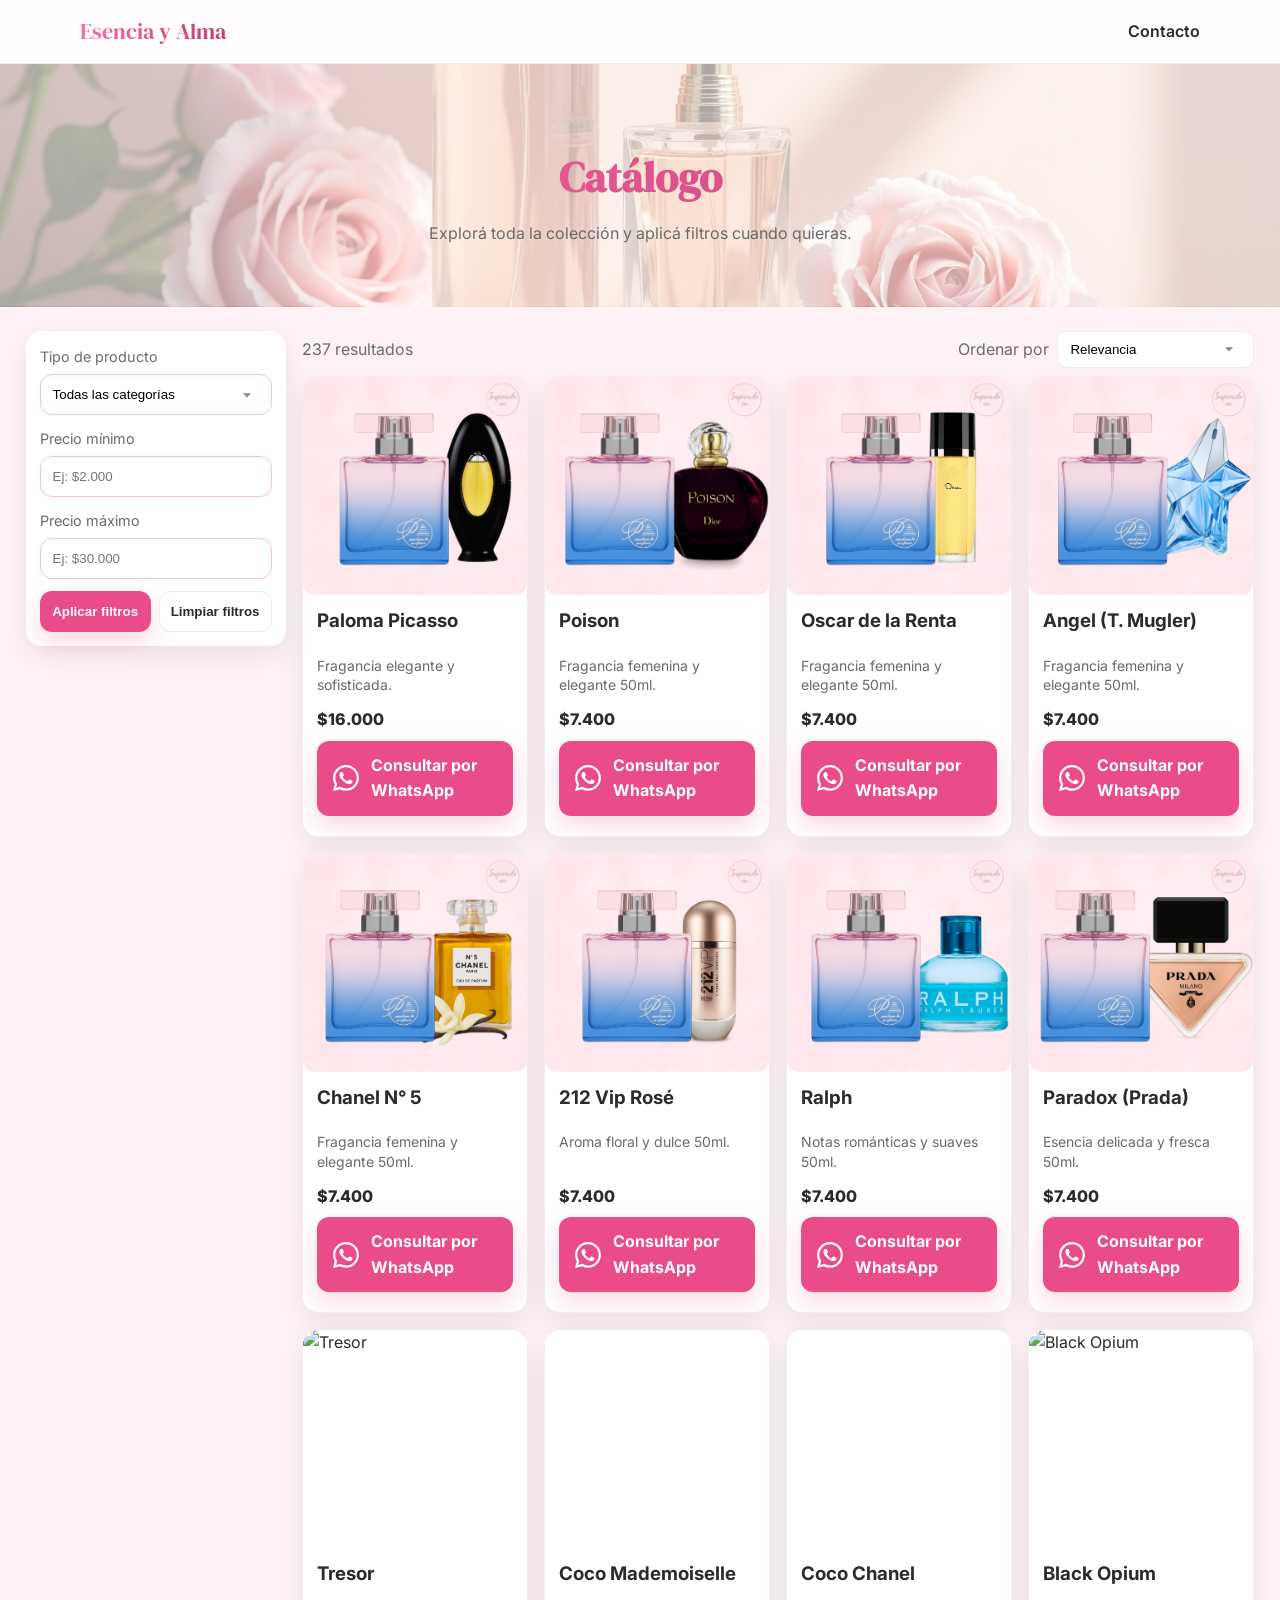
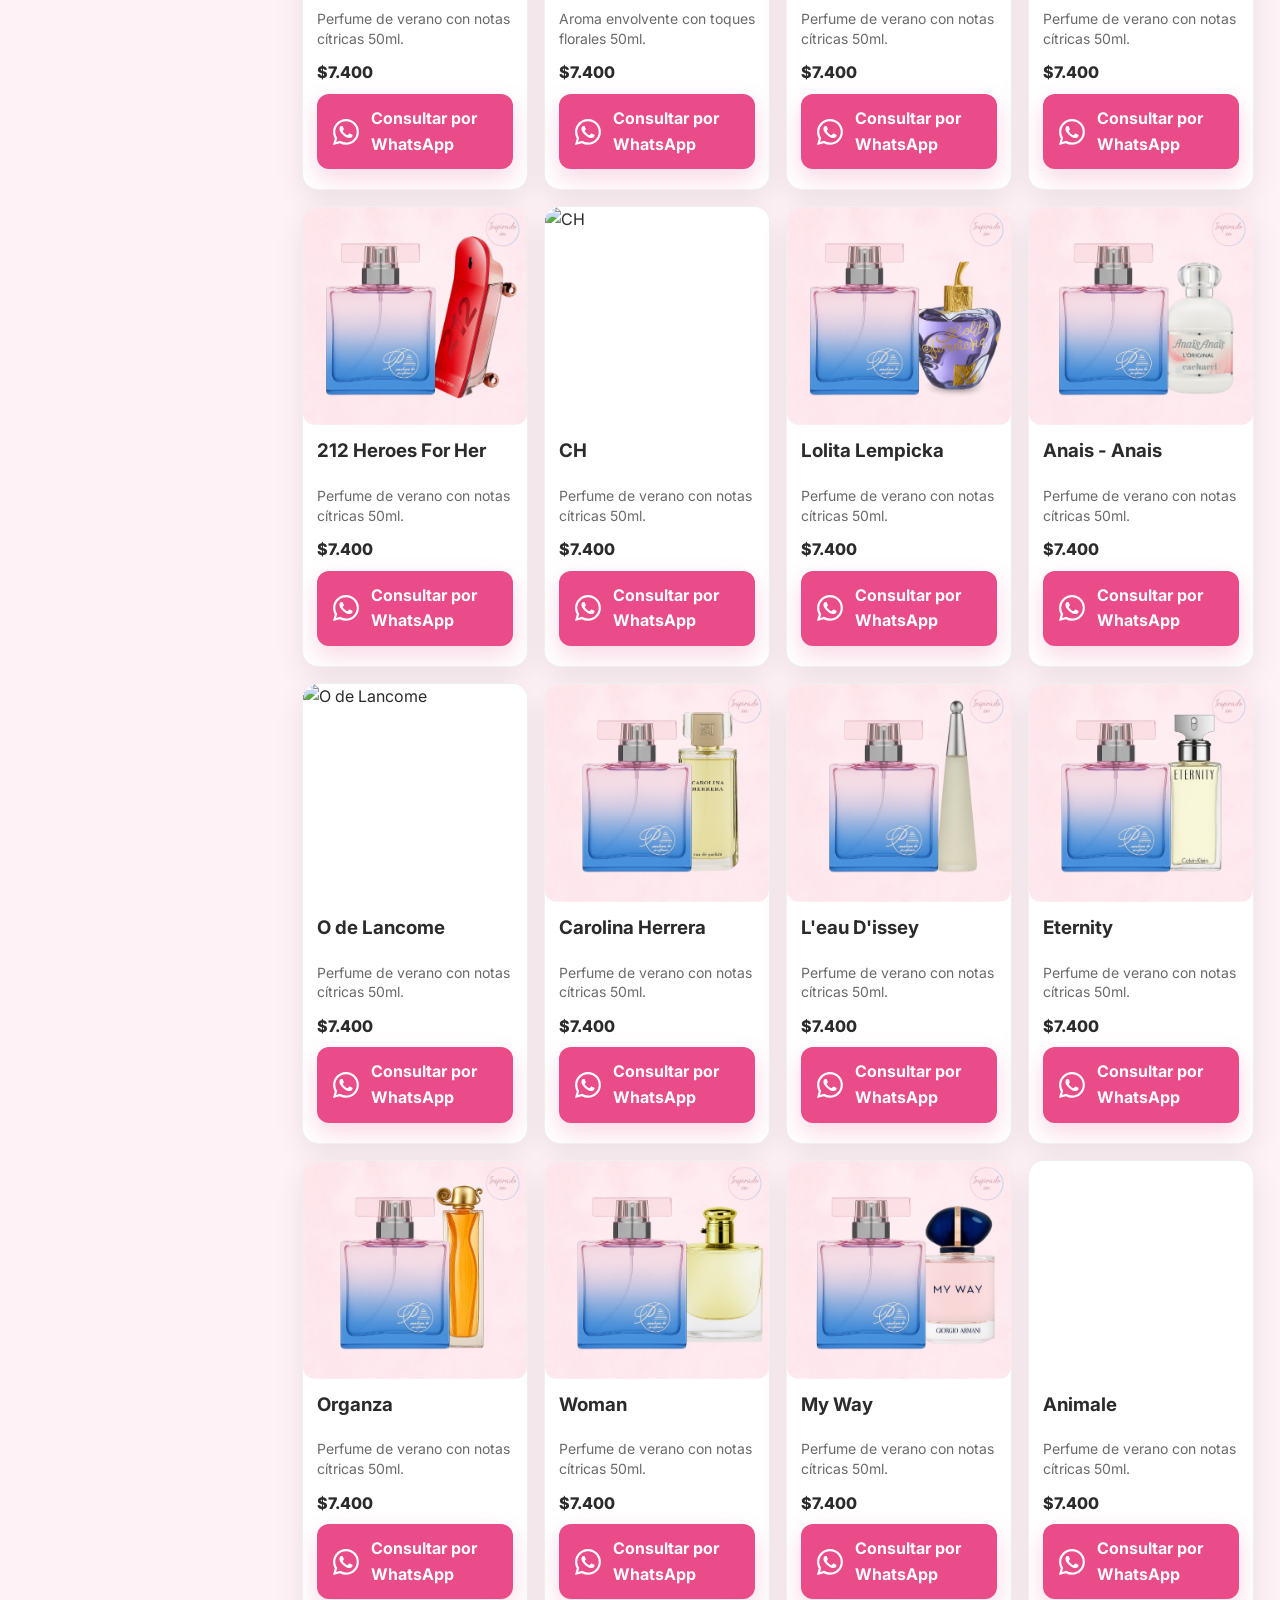
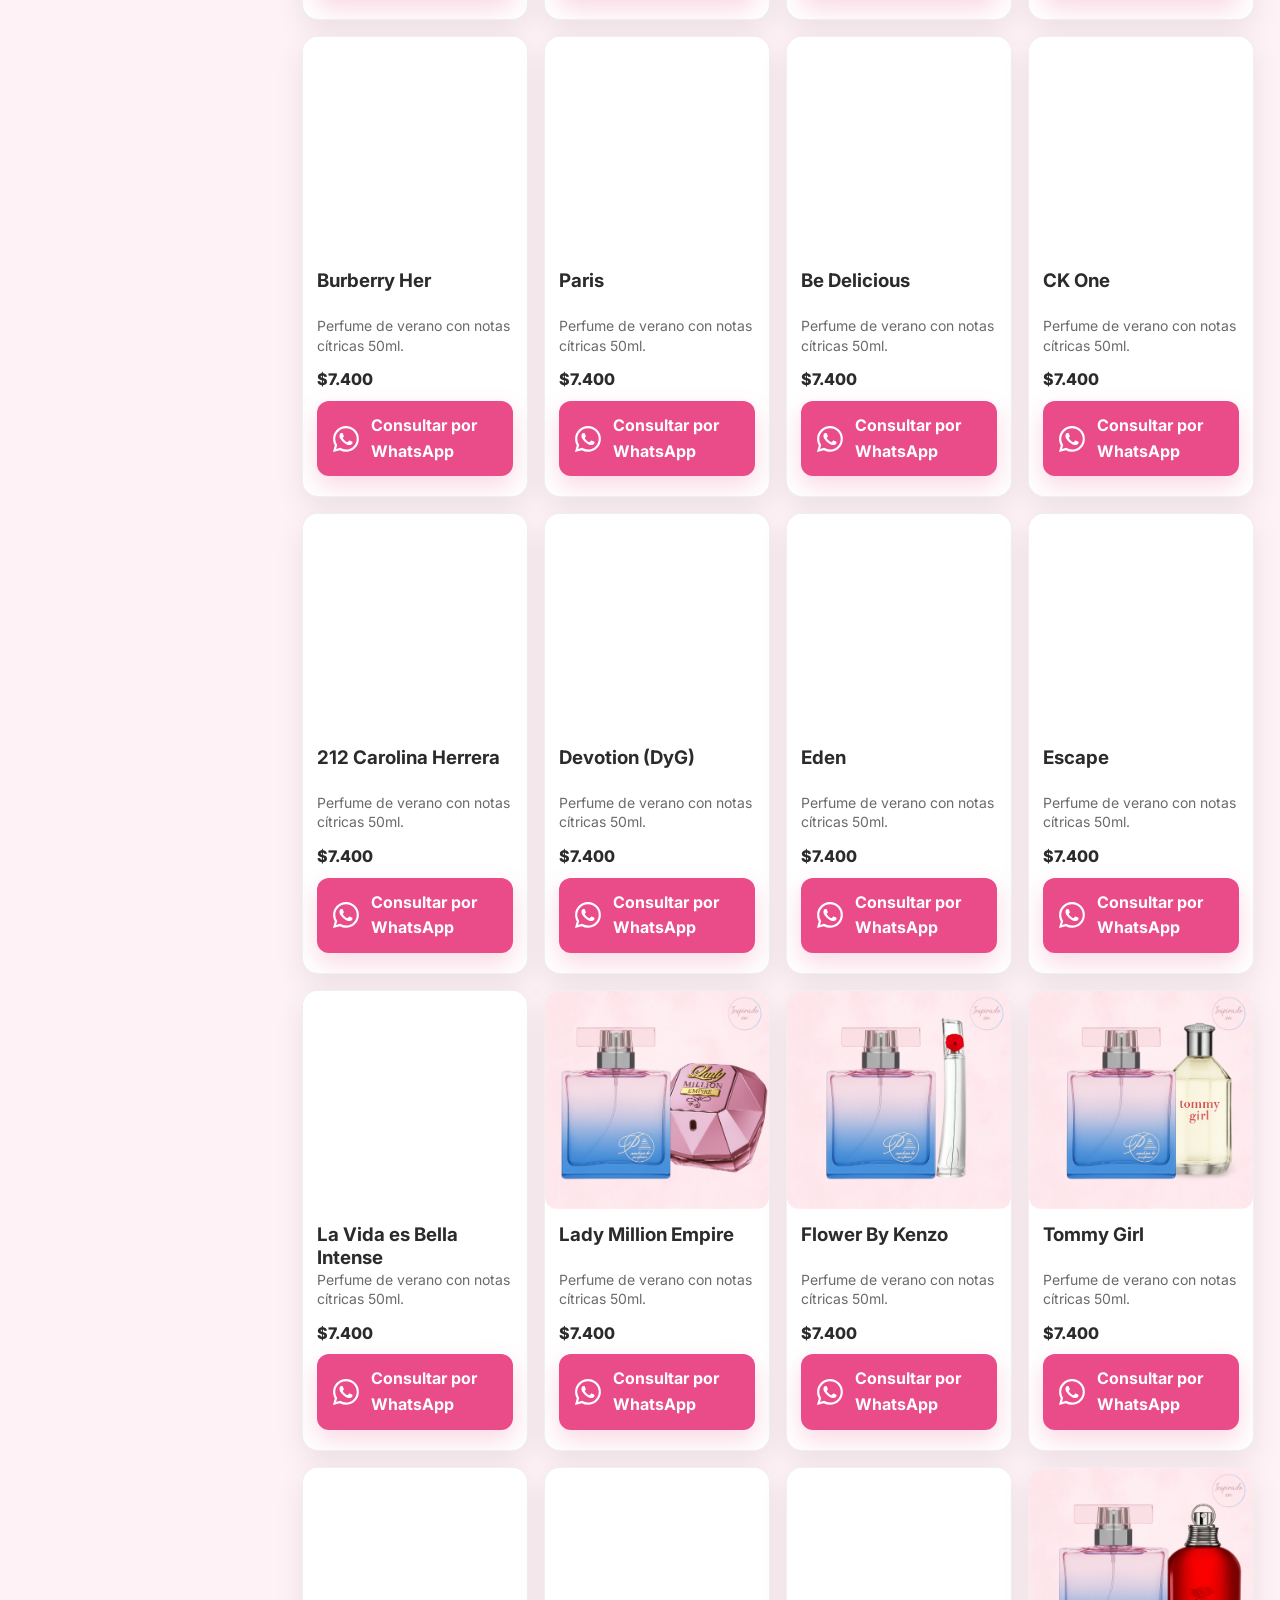
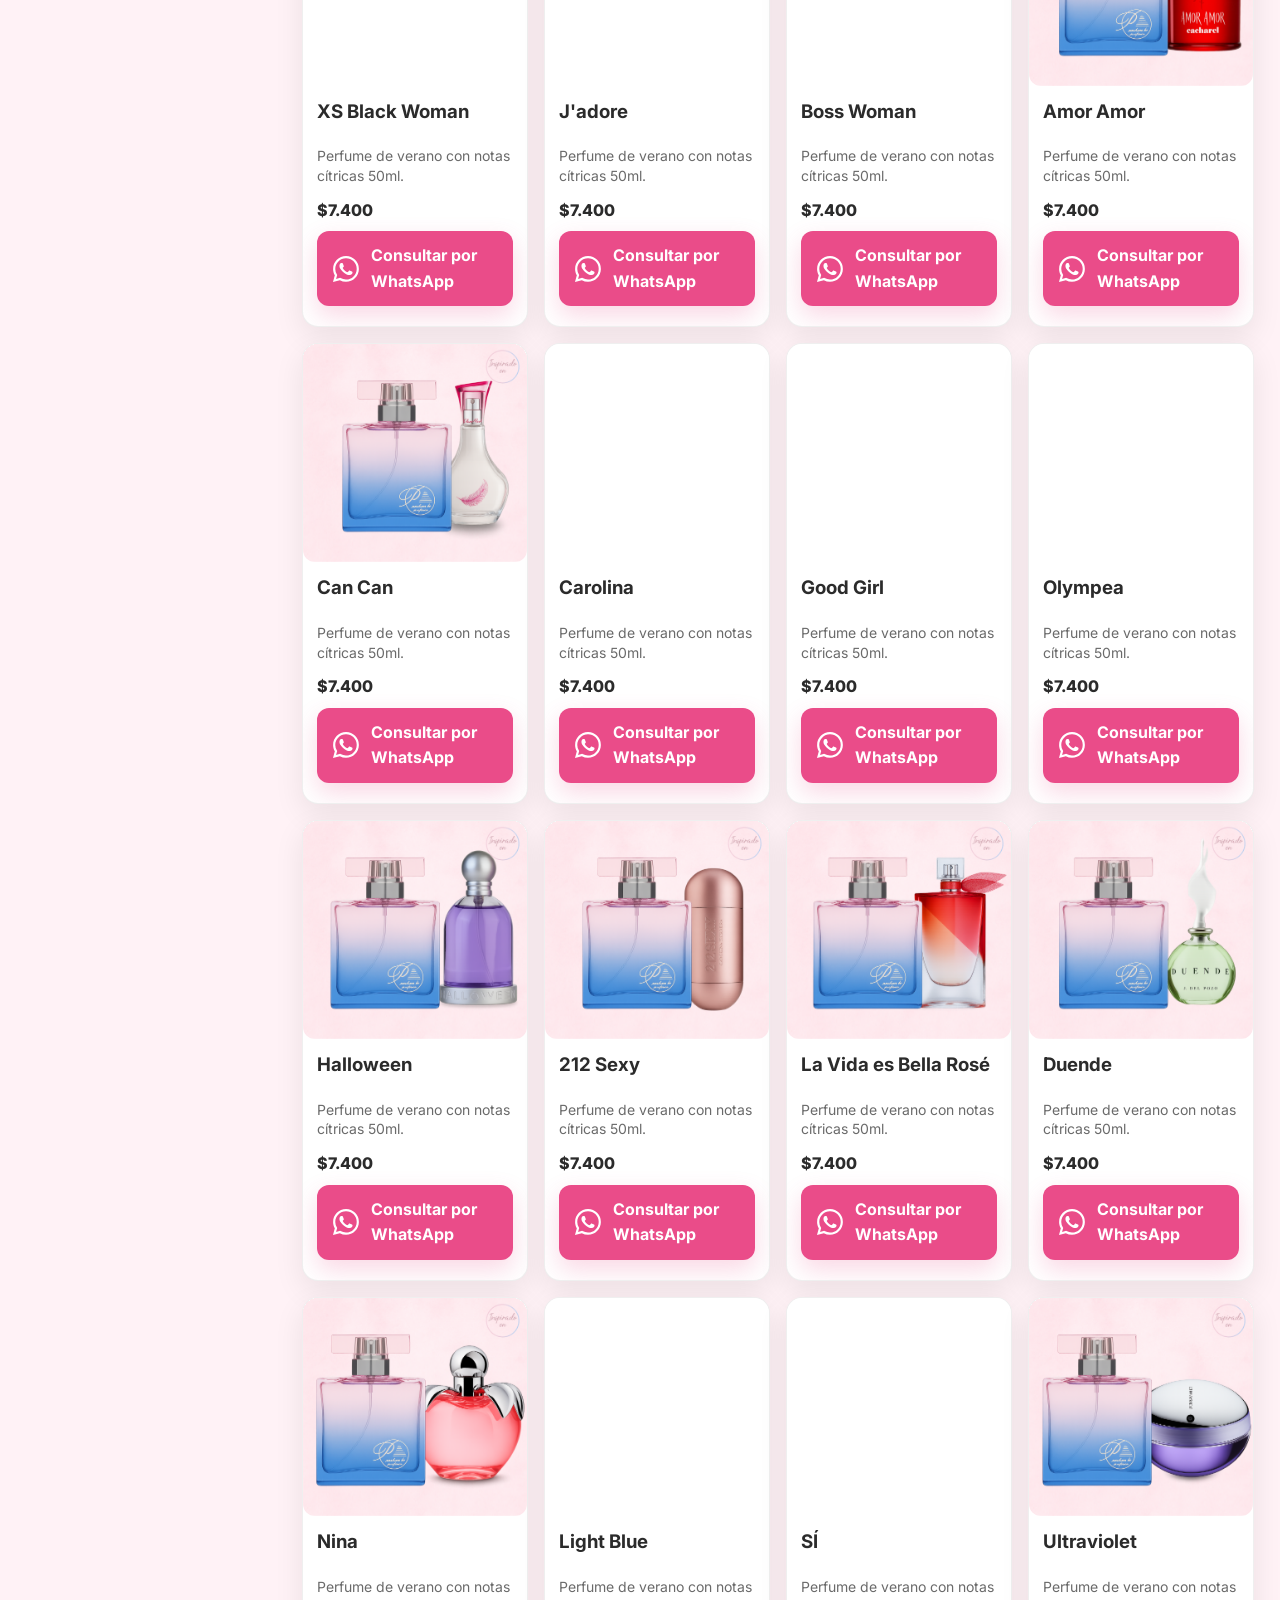
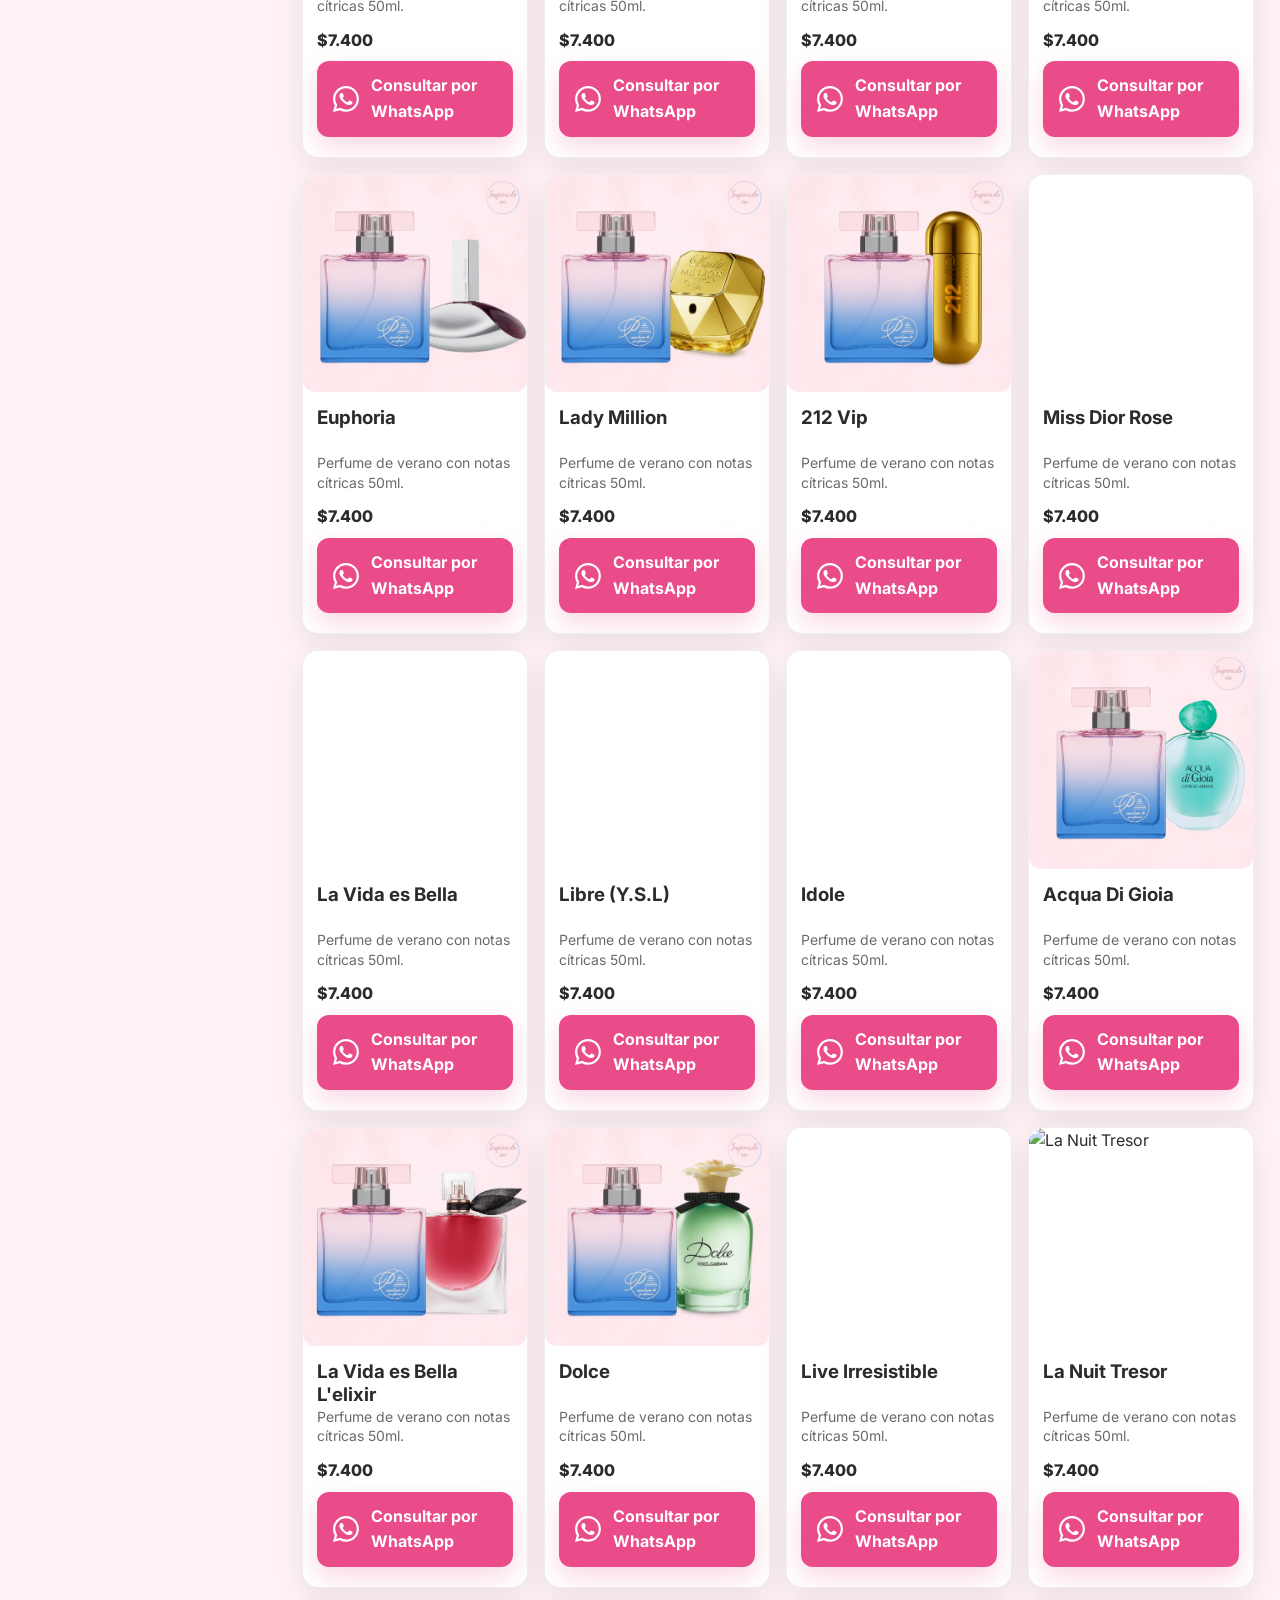
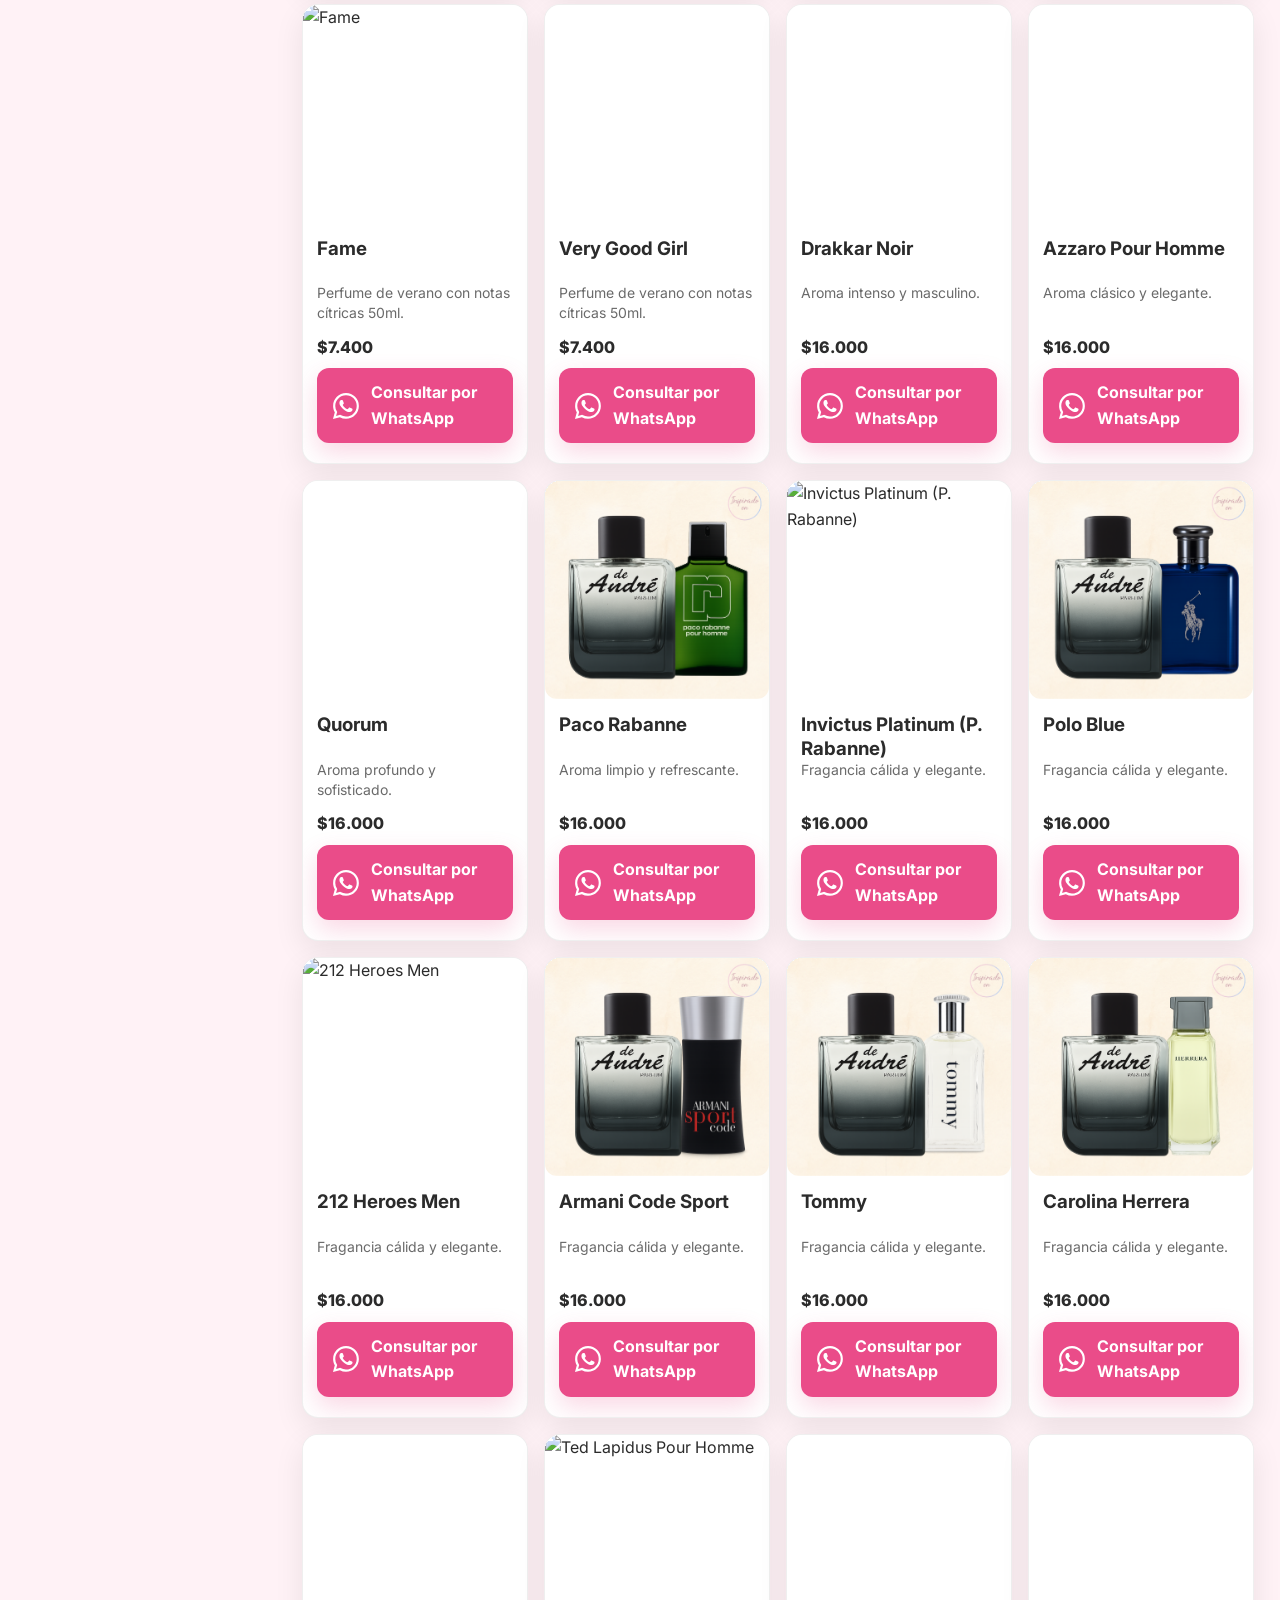
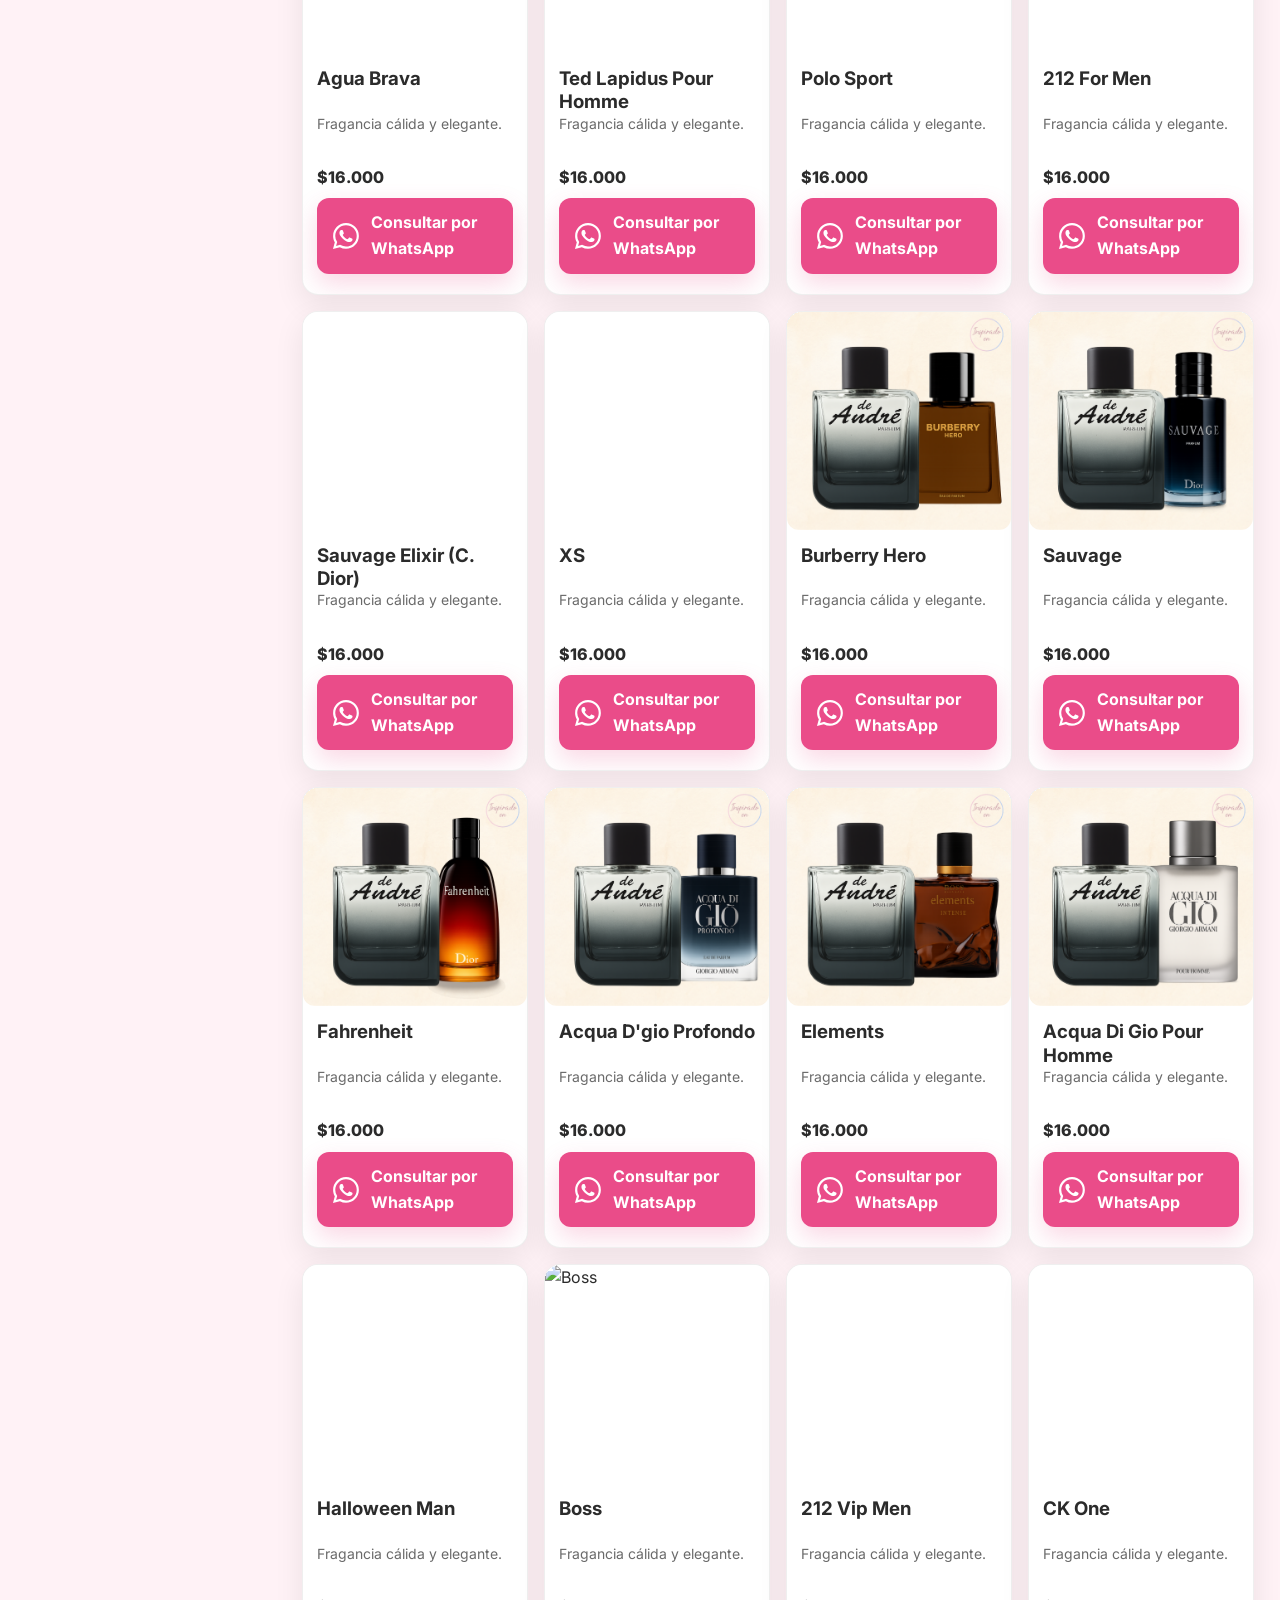
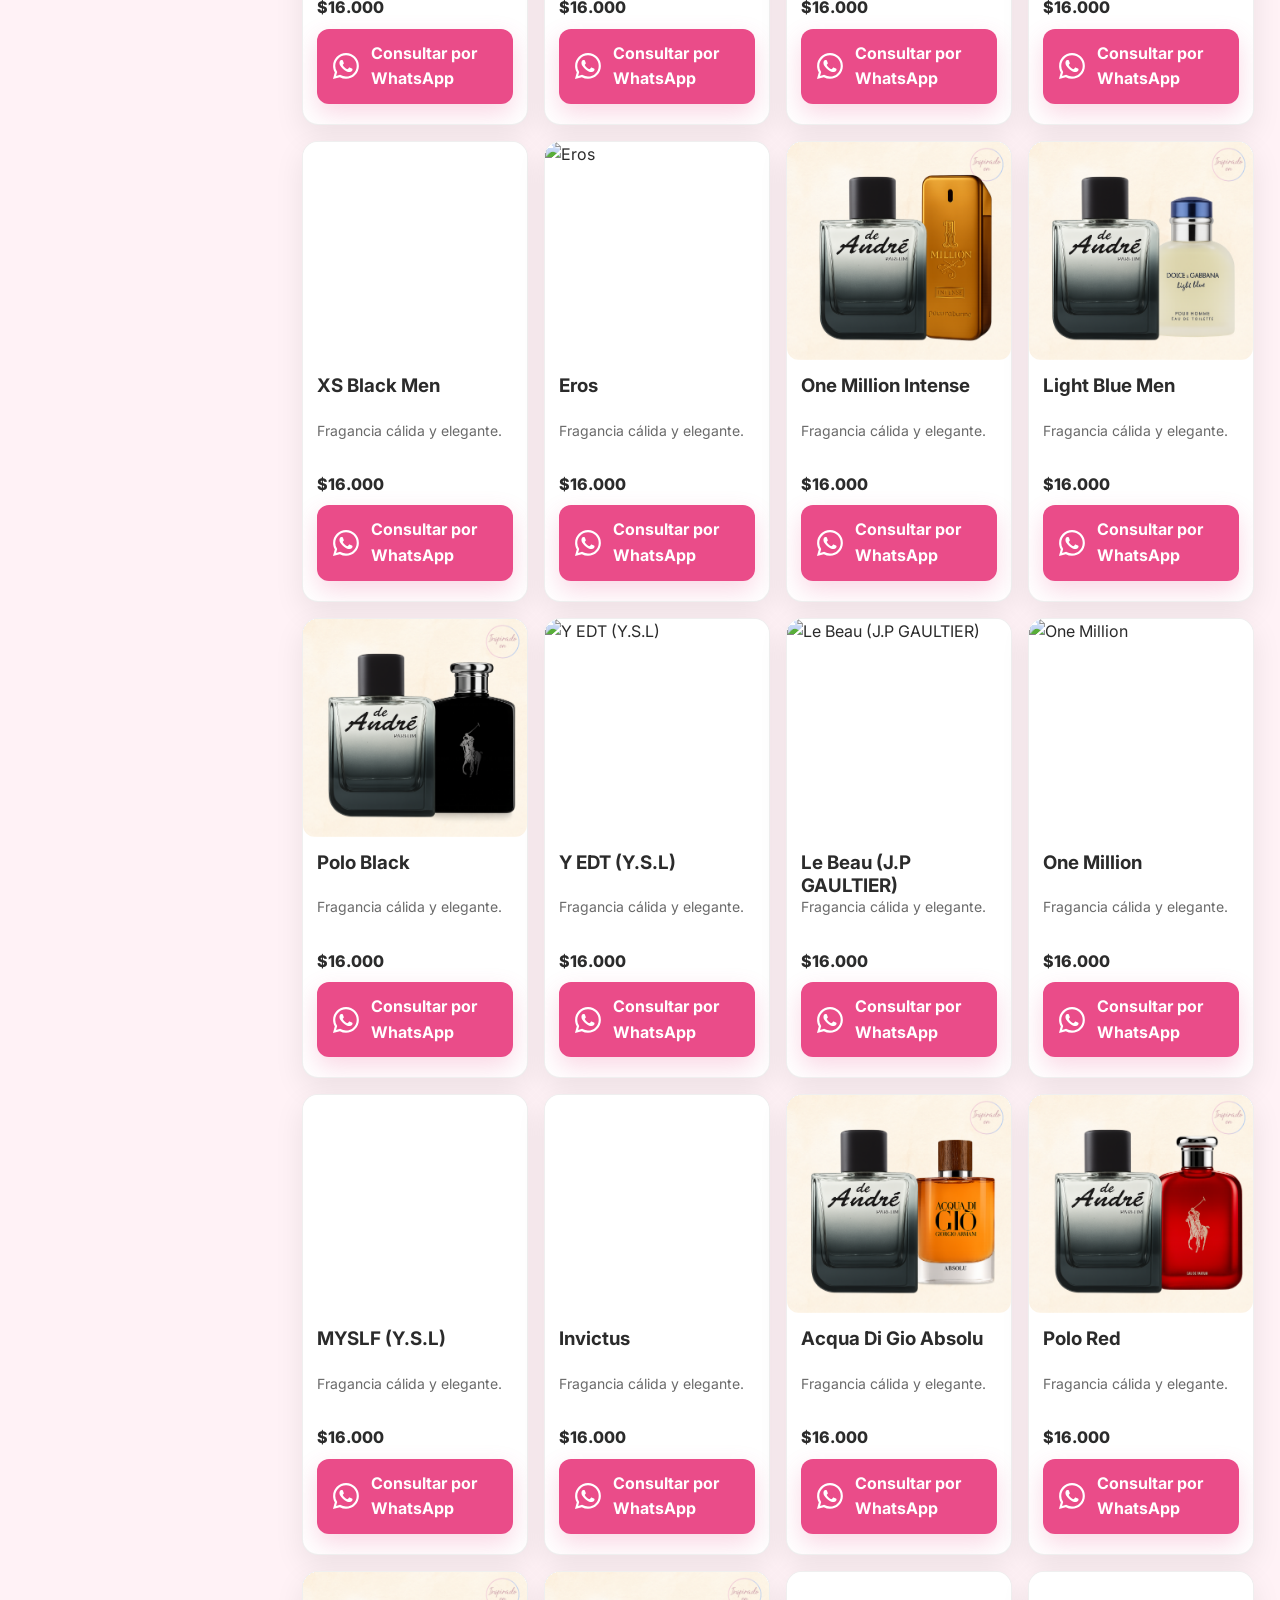
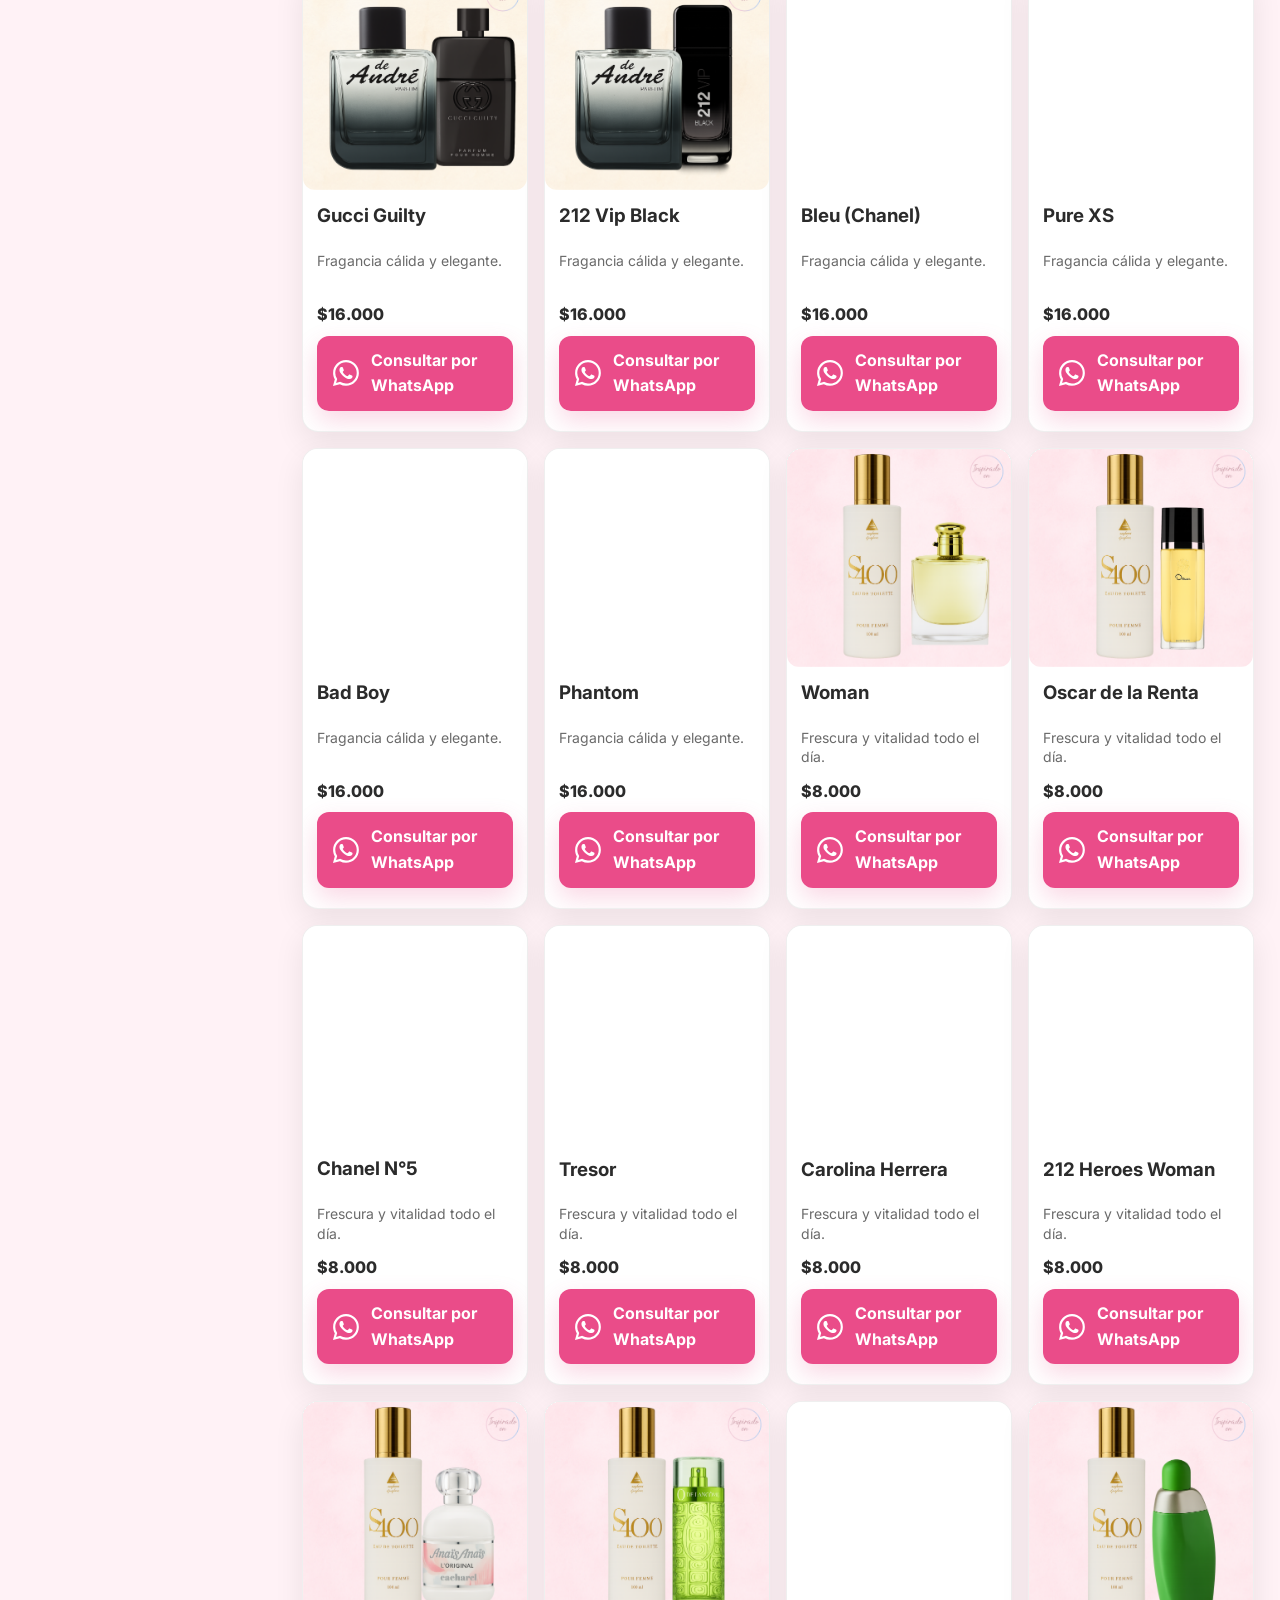
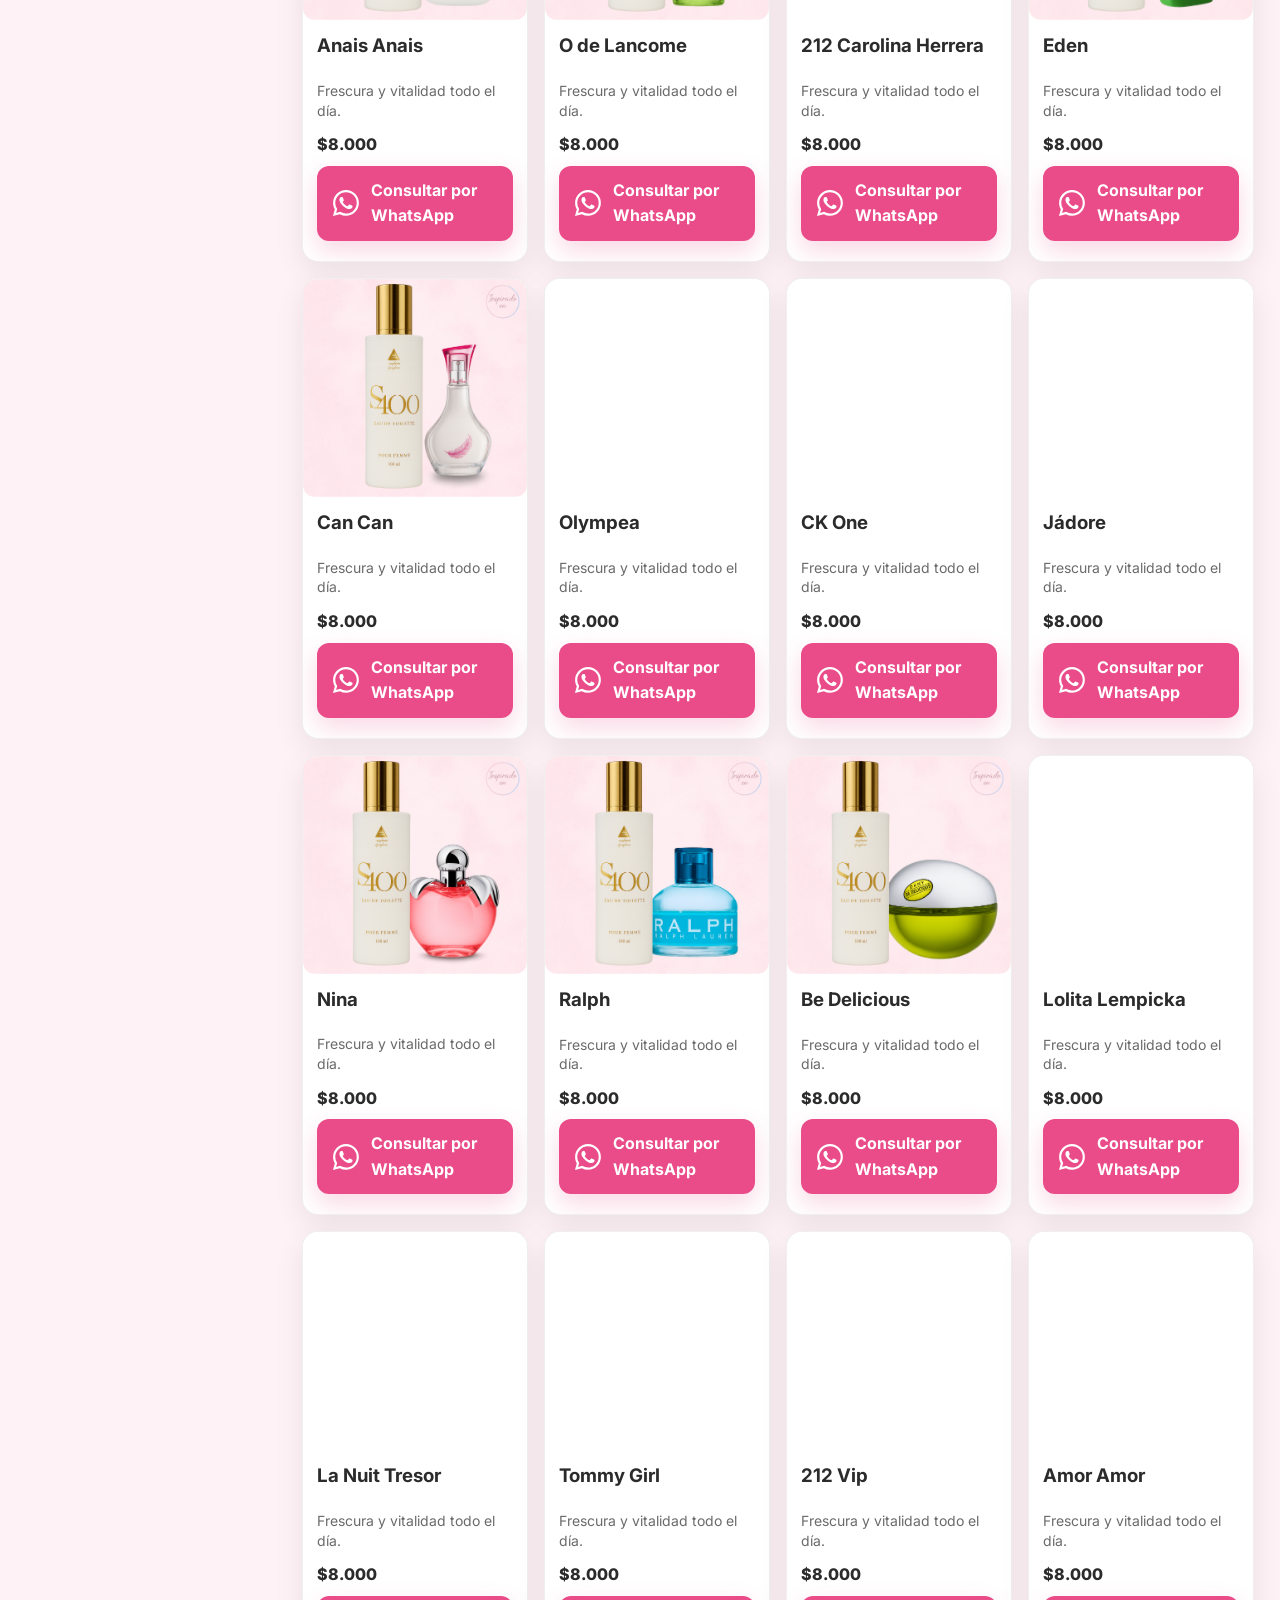
==== commit fdfccf74: "Update catalogo.html" ====
--- a/catalogo.html
+++ b/catalogo.html
@@ -18,9 +18,8 @@
     <div class="container nav__inner">
       <a class="brand" href="index.html#inicio">Esencia y Alma</a>
       <nav class="menu">
-        <a href="catalogo.html?scope=perfumeria">Perfumería</a>
-        <a href="catalogo.html?scope=hogar">Hogar</a>
-        <a href="index.html#contacto">Contacto</a>
+        <!-- Solo Contacto en el menú -->
+        <a id="nav-contact" href="#">Contacto</a>
       </nav>
     </div>
   </header>
@@ -112,7 +111,7 @@
           <a class="btn btn-ghost" id="whatsapp-cta" target="_blank" href="#" style="display:inline-flex;align-items:center;gap:10px;">
             <!-- Ícono WhatsApp (color hereda del botón) -->
             <svg width="22" height="22" viewBox="0 0 16 16" aria-hidden="true" focusable="false">
-              <path fill="currentColor" d="M13.601 2.326A7.85 7.85 0 0 0 7.994 0C3.627 0 .068 3.558.064 7.926c0 1.399.366 2.76 1.057 3.965L0 16l4.204-1.102a7.9 7.9 0 0 0 3.79.965h.004c4.368 0 7.926-3.558 7.93-7.93A7.9 7.9 0 0 0 13.6 2.326zM7.994 14.521a6.6 6.6 0 0 1-3.356-.92l-.24-.144-2.494.654.666-2.433-.156-.251a6.56 6.56 0 0 1-1.007-3.505c0-3.626 2.957-6.584 6.591-6.584a6.56 6.56 0 0 1 4.66 1.931 6.56 6.56 0 0 1 1.928 4.66c-.004 3.639-2.961 6.592-6.592 6.592m3.615-4.934c-.197-.099-1.17-.578-1.353-.646-.182-.065-.315-.099-.445.099-.133.197-.513.646-.627.775-.114.133-.232.148-.43.05-.197-.1-.836-.308-1.592-.985-.59-.525-.985-1.175-1.103-1.372-.114-.198-.011-.304.088-.403.087-.088.197-.232.296-.346.1-.114.133-.198.198-.33.065-.134.034-.248-.015-.347-.05-.099-.445-1.076-.612-1.47-.16-.389-.323-.335-.445-.34-.114-.007-.247-.007-.38-.007a.73.73 0 0 0-.529.247c-.182.198-.691.677-.691 1.654s.71 1.916.81 2.049c.098.133 1.394 2.132 3.383 2.992.47.205.84.326 1.129.418.475.152.904.129 1.246.08.38-.058 1.171-.48 1.338-.943.164-.464.164-.86.114-.943-.049-.084-.182-.133-.38-.232"/>
+              <path fill="currentColor" d="M13.601 2.326A7.85 7.85 0 0 0 7.994 0C3.627 0 .068 3.558.064 7.926c0 1.399.366 2.76 1.057 3.965L0 16l4.204-1.102a7.9 7.9 0 0 0 3.79.965h.004c4.368 0 7.926-3.558 7.93-7.93A7.9 7.9 0 0 0 13.6 2.326zM7.994 14.521a6.6 6.6 0 0 1-3.356-.92l-.24-.144-2.494.654.666-2.433-.156-.251a6.56 6.56 0 0 1-1.007-3.505c0-3.626 2.957-6.584 6.591-6.584a6.56 6.56 0 0 1 4.66 1.931 6.56 6.56 0 0 1 1.928 4.66c-.004 3.639-2.961 6.592-6.592 6.592m3.615-4.934c-.197-.099-1.17-.578-1.353-.646-.182-.065-.315-.099-.445.099-.133.197-.513.646-.627.775-.114.133-.232.148-.43.05-.197-.1-.836-.308-1.592-.985-.59-.525-.985-1.175-1.103-1.372-.114-.198-.011-.304.088-.403.087-.088.197-.232.296-.346.65-.134.034-.248-.015-.347-.05-.099-.445-1.076-.612-1.47-.16-.389-.323-.335-.445-.34-.114-.007-.247-.007-.38-.007a.73.73 0 0 0-.529.247c-.182.198-.691.677-.691 1.654s.71 1.916.81 2.049c.098.133 1.394 2.132 3.383 2.992.47.205.84.326 1.129.418.475.152.904.129 1.246.08.38-.058 1.171-.48 1.338-.943.164-.464.164-.86.114-.943-.049-.084-.182-.133-.38-.232"/>
             </svg>
             WhatsApp
           </a>
@@ -128,13 +127,23 @@
 
   <script src="js/catalog.page.js"></script>
 
-  <!-- SCRIPT para WhatsApp (idéntico al de index) -->
+  <!-- SCRIPT para WhatsApp (misma lógica que en index) -->
   <script>
     const PHONE = "56961114225";
     const MSG   = encodeURIComponent("¡Hola! Me interesa el catálogo de Esencia y Alma.");
     const wa    = `https://wa.me/${PHONE}?text=${MSG}`;
+
+    // Footer
     const waBtn = document.getElementById("whatsapp-cta");
     if (waBtn) waBtn.href = wa;
+
+    // NAV Contacto (arriba a la derecha)
+    const navContact = document.getElementById("nav-contact");
+    if (navContact) {
+      navContact.href = wa;
+      navContact.target = "_blank";
+      navContact.rel = "noopener";
+    }
   </script>
 </body>
 </html>
--- a/css/site.css
+++ b/css/site.css
@@ -108,15 +108,13 @@
 .sec-link--bottom{
   display:block;
   text-align:right;
-  color:#000;                /* texto negro */
+  color:#000;
   font-weight:600;
-  font-size:17px;            /* más grande */
-  margin-top:18px;           /* más separación */
-  text-decoration:none;      /* sin subrayado */
-}
-.sec-link--bottom:hover{
-  color:#000;                /* se mantiene negro al pasar el mouse */
-}
+  font-size:17px;
+  margin-top:18px;
+  text-decoration:none;
+}
+.sec-link--bottom:hover{ color:#000; }
 
 /* Puente suave hero → primera sección (sin línea) */
 #mujer.catalog-section{
@@ -186,17 +184,18 @@
   min-width:260px;
 }
 
-/* Recuadro imagen */
+/* Recuadro imagen – marco universal */
 .card__img{
   width:100%;
-  height:360px;
+  aspect-ratio: 1080 / 1050; /* mismo marco que tus imágenes Canva */
   background:#f6f6f6;
   display:flex;align-items:center;justify-content:center;
   padding:0;margin:0;overflow:hidden;
 }
 .card__img img{
-  width:100%;height:100%;
-  object-fit:cover;
+  inline-size:100%;
+  block-size:100%;
+  object-fit:contain;       /* no recorta; siempre entra completa */
   object-position:center;
   transition:transform .35s ease;
   will-change:transform;
@@ -305,8 +304,9 @@
 
   .track{ padding: 6px 4px 10px; }
 
-  .card__img{ width:100%; height:260px; padding:0; margin:0; overflow:hidden; }
-  .card__img img{ object-fit:cover; object-position:center; }
+  /* Mantener el mismo marco en compact desktop (sin forzar height) */
+  .card__img{ width:100%; padding:0; margin:0; overflow:hidden; }
+  .card__img img{ object-fit:contain; object-position:center; }
 
   .card__body{
     padding:12px;
@@ -335,6 +335,32 @@
 /* ===== PARCHE SOLO PARA MÓVIL: recortar cualquier desborde horizontal ===== */
 @media (max-width: 768px){
   html, body { overflow-x: clip; }
+
+  /* evitar que "Esencia y Alma" se parta en dos líneas en móvil */
+  .brand{
+    white-space: nowrap;
+  }
+
+  /* quitar el gap general del menú en móvil
+     para poder controlar los espacios uno por uno */
+  .menu{
+    gap: 0 !important;
+  }
+
+  /* ajustes finos del menú en móvil */
+  .menu a:nth-child(1){  /* Perfumería */
+    margin-left: 10px;
+    margin-right: 6px;
+  }
+  .menu a:nth-child(2){  /* Hogar */
+    margin-left: 10px;
+    margin-right: 6px;
+  }
+  .menu a:nth-child(3){  /* Contacto */
+    margin-left: 8px;
+    margin-right: 6px;
+  }
+
   @supports not (overflow-x: clip){
     html, body { overflow-x: hidden; }
   }
@@ -347,33 +373,26 @@
     align-items: flex-start;
     gap: 14px;
   }
-  /* El bloque de texto puede usar todo el ancho */
   .footer__brand{
     max-width: none !important;
     width: 100%;
   }
-  .footer__brand p{
-    max-width: none;
-  }
-  /* Botón WhatsApp a la línea de abajo y ancho completo */
-  .footer__contact{
-    width: 100%;
-  }
+  .footer__brand p{ max-width: none; }
+  .footer__contact{ width: 100%; }
   .footer__contact .btn{
     width: 100%;
     justify-content: center;
     margin-top: 6px;
   }
 }
+
 /* ===== MODO COMPACTO PARA CELULARES (solo móvil) ===== */
 @media (max-width: 768px){
 
-  /* Menos aire vertical para que quepa todo */
   .catalog-section{
     padding: 28px 0 32px;
   }
 
-  /* Título y subtítulo más compactos */
   .sec-title{
     font-size: clamp(22px, 5.4vw, 28px);
     margin: 0 0 6px;
@@ -384,30 +403,16 @@
     line-height: 1.45;
   }
 
-  /* Carrusel: menos padding y separación */
   .track{
     gap: 12px;
     padding: 6px 2px 10px;
   }
 
-  /* Imagen de la tarjeta: altura fluida según alto de pantalla */
-  .card__img{
-    height: clamp(180px, 36vh, 250px);
-  }
-
-  /* Contenido de la tarjeta: un pelín más compacto */
-  .card__body{
-    padding: 12px;
-  }
-
-  /* Botón dentro de la tarjeta */
-  .card__btn{
-    padding: 12px 14px;
-  }
-
-  /* Flechas: ligerísimo ajuste para no robar espacio visual */
-  .nav-btn{
-    top: 46%;
-  }
-}
-
+  /* Mantener el mismo marco también en móvil (sin alturas variables) */
+  .card__img{ width:100%; }
+  .card__img img{ object-fit:contain; }
+
+  .card__body{ padding: 12px; }
+  .card__btn{ padding: 12px 14px; }
+  .nav-btn{ top: 46%; }
+}
--- a/css/catalog.css
+++ b/css/catalog.css
@@ -168,19 +168,55 @@
   box-shadow: var(--shadow);
 }
 
-/* Ajuste visual tarjetas */
-.card__img {
-  height: 280px;
-}
+/* ====== MEDIA de la tarjeta (MARCO 1080×1050) ======
+   Reemplaza el alto fijo por aspect-ratio para uniformidad
+   y usa object-fit para no deformar el frasco. */
+.card__img{
+  /* Reservamos relación 1080 / 1050 con fallback por si no viene la var */
+  aspect-ratio: var(--media-w,1080) / var(--media-h,1050);
+  overflow: hidden;
+  background: #fff;          /* por si el PNG trae transparencia */
+  border-radius: 12px;       /* opcional: si tus cards ya tienen radios, podés quitarlo */
+}
+.card__img .card__media{
+  display: block;
+  width: 100%;
+  height: 100%;
+  object-fit: contain;       /* NO recorta; si querés llenar, usar 'cover' */
+  object-position: center bottom;
+}
+
+/* (Quitamos el alto fijo previo)
+.card__img { height: 280px; }
 @media (max-width: 760px) {
-  .card__img {
-    height: clamp(180px, 36vh, 260px);
-  }
-}
+  .card__img { height: clamp(180px, 36vh, 260px); }
+}
+*/
 
 /* ====== FONDO GENERAL ====== */
 body {
   background: #fff2f6;
+}
+
+/* ====== Enlace “Ver todo” — limitar área clickeable al texto ====== */
+.sec-bottom{
+  pointer-events: none; /* el contenedor no recibe clics */
+}
+.sec-bottom .sec-link--bottom{
+  pointer-events: auto;     /* solo el enlace es clickeable */
+  display: inline !important;
+  position: static !important;
+  width: auto !important;
+  max-width: max-content;
+  padding: 0;
+  margin: 0;
+  flex: 0 0 auto !important;
+  align-self: flex-start;
+  cursor: pointer;
+}
+.sec-bottom .sec-link--bottom::before,
+.sec-bottom .sec-link--bottom::after{
+  content: none !important; /* por si había overlays */
 }
 
 /* ====== RESPONSIVE (solo móvil) ====== */
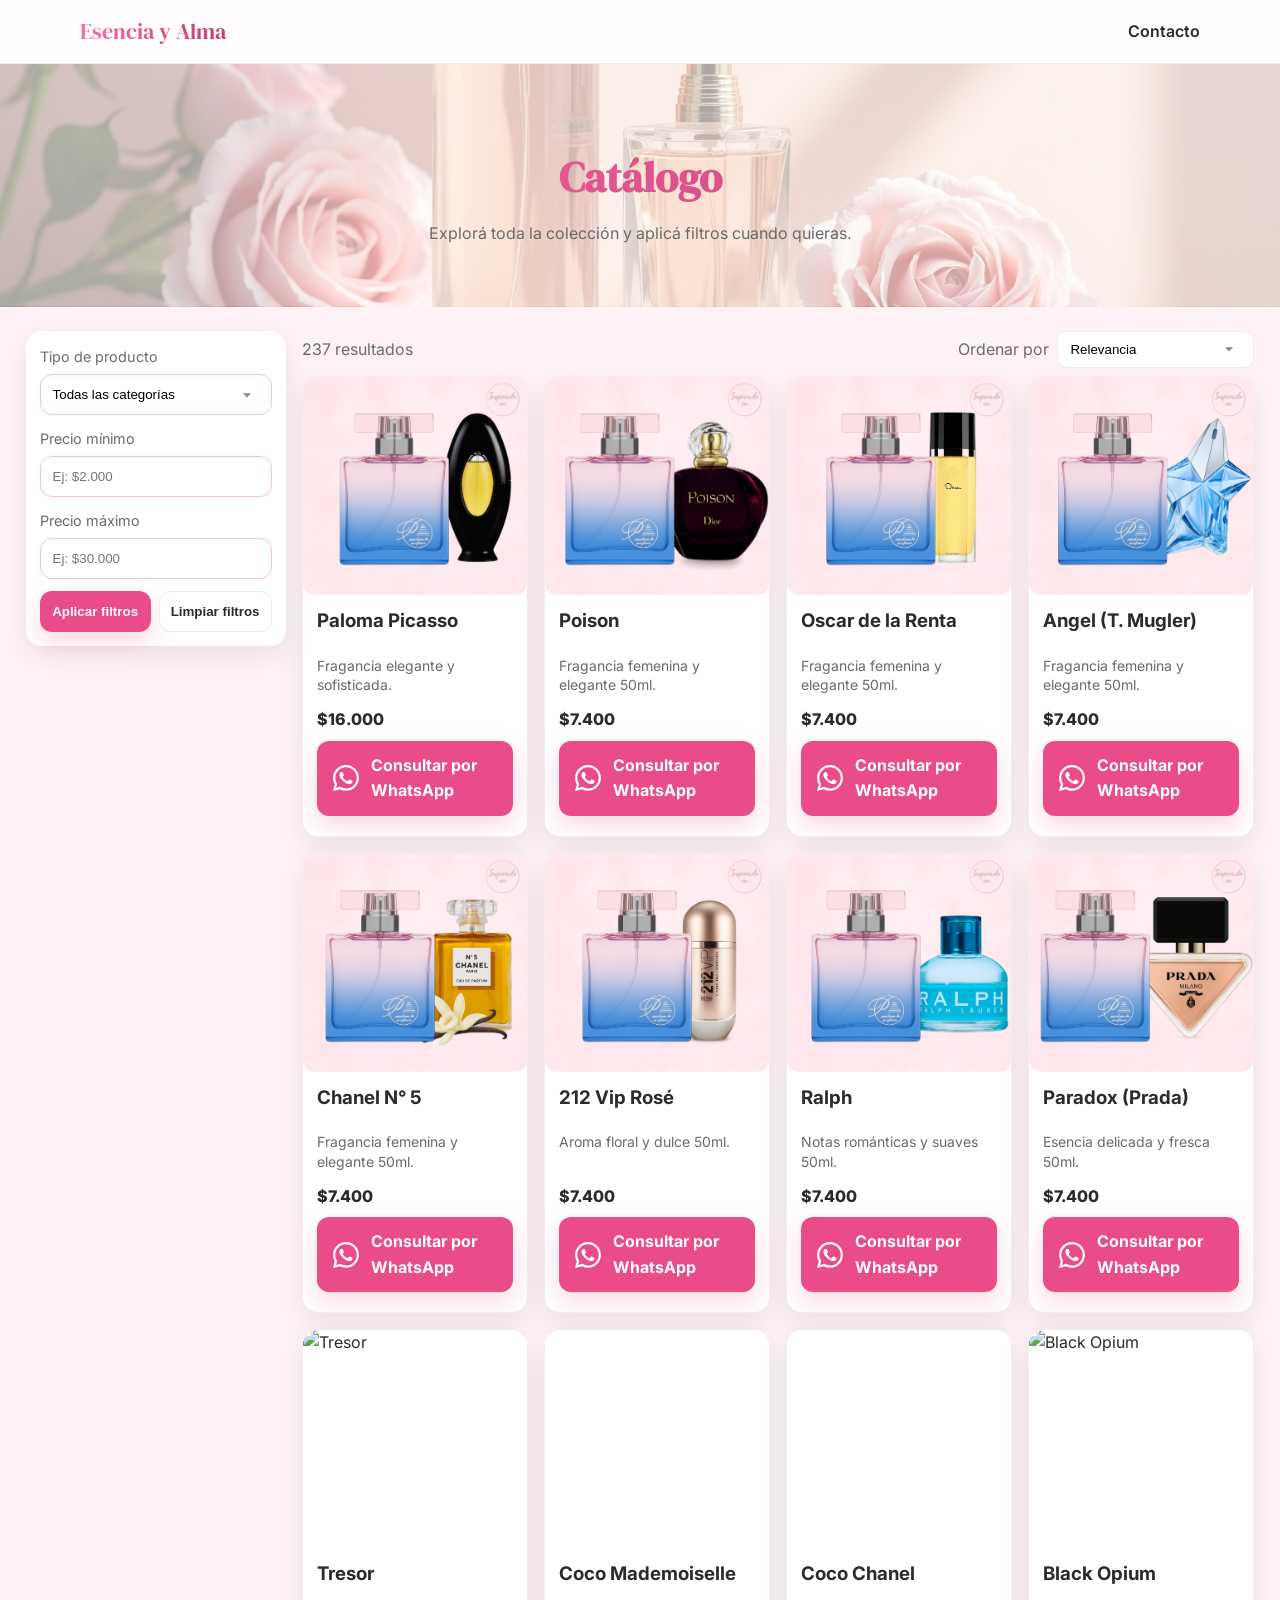
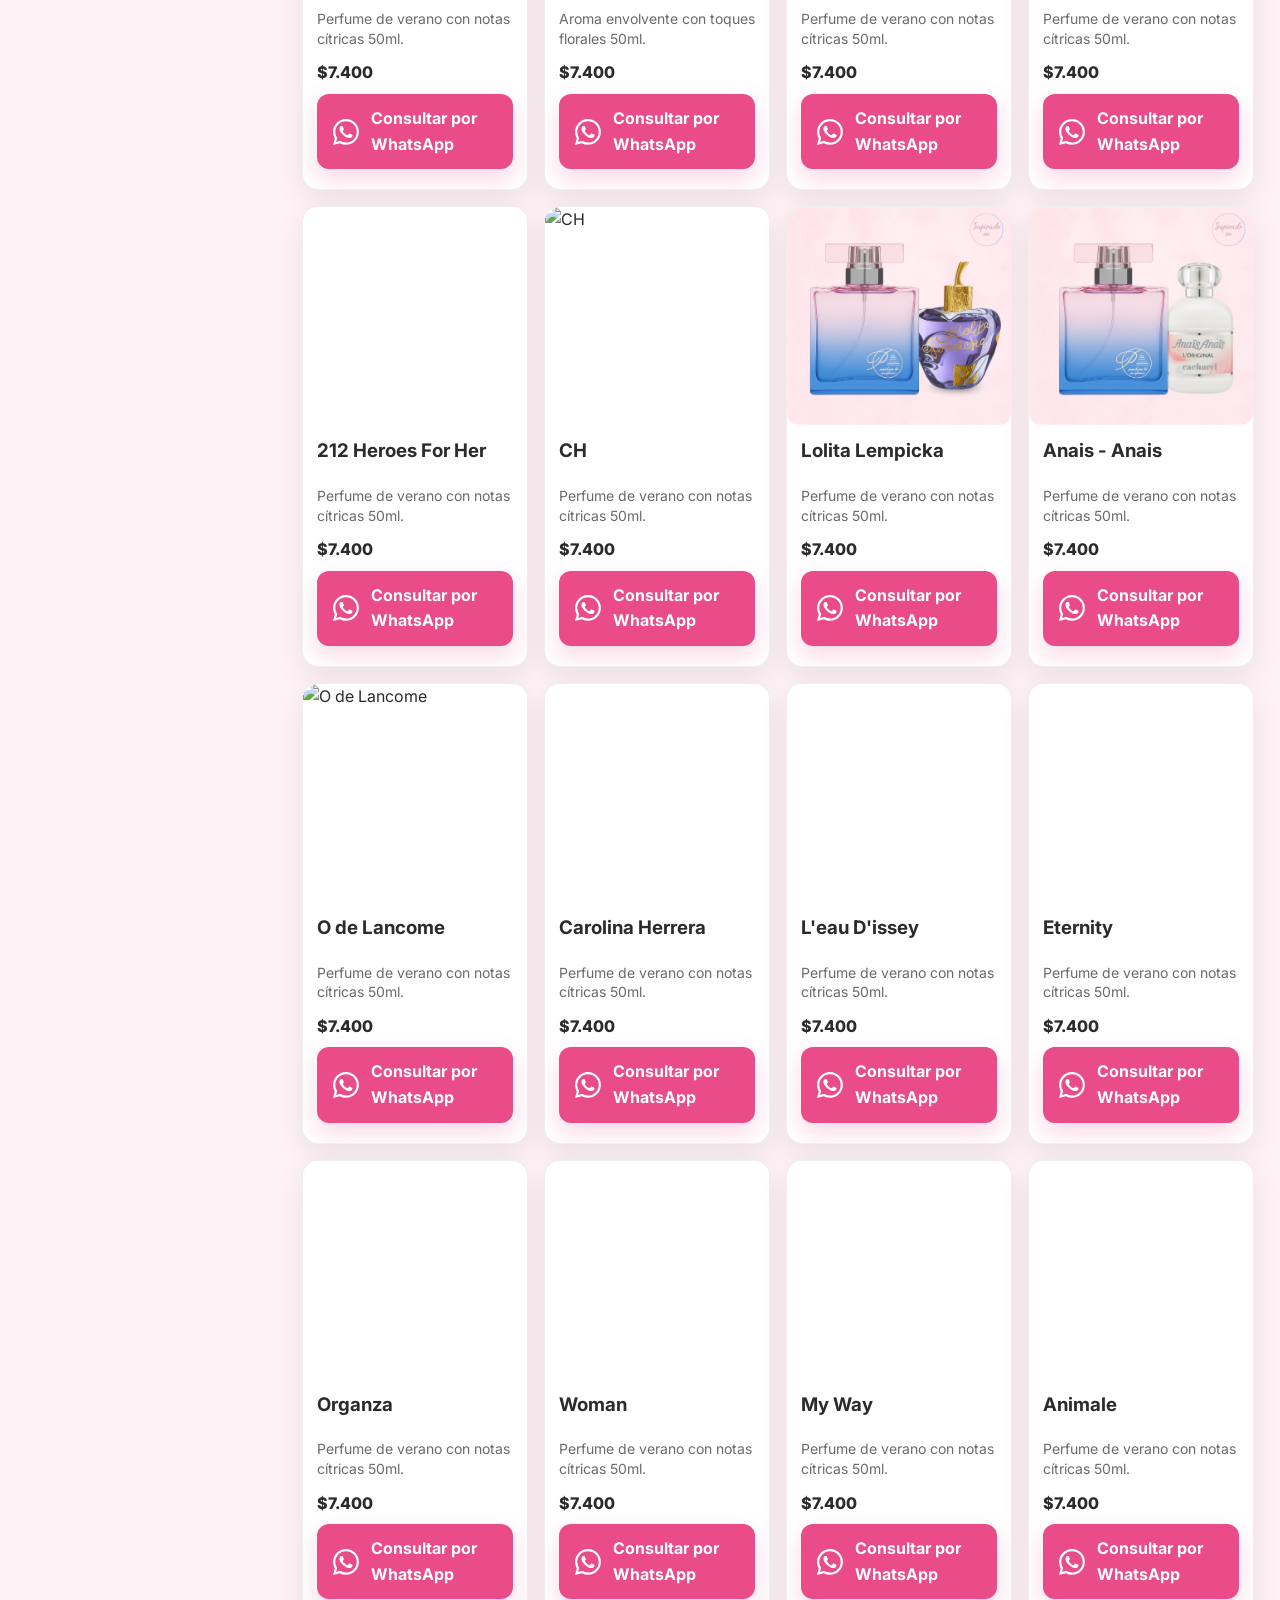
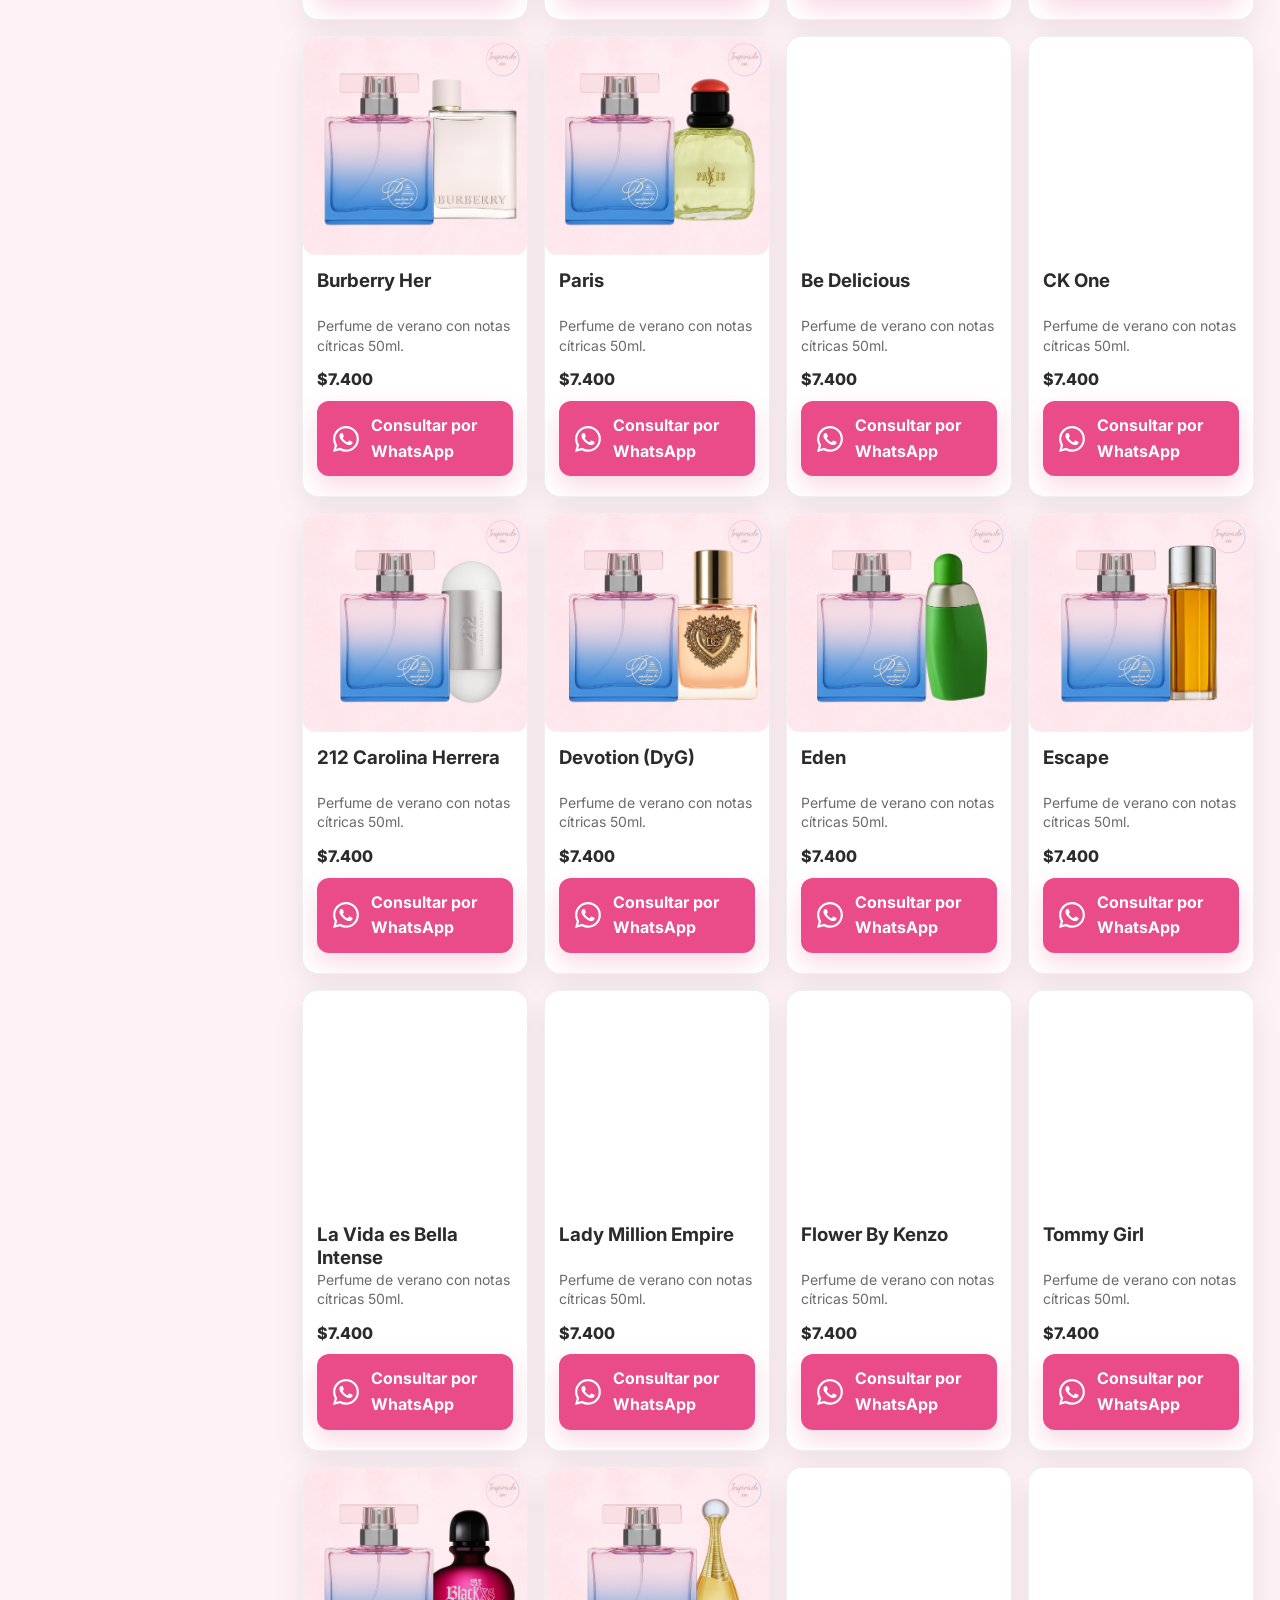
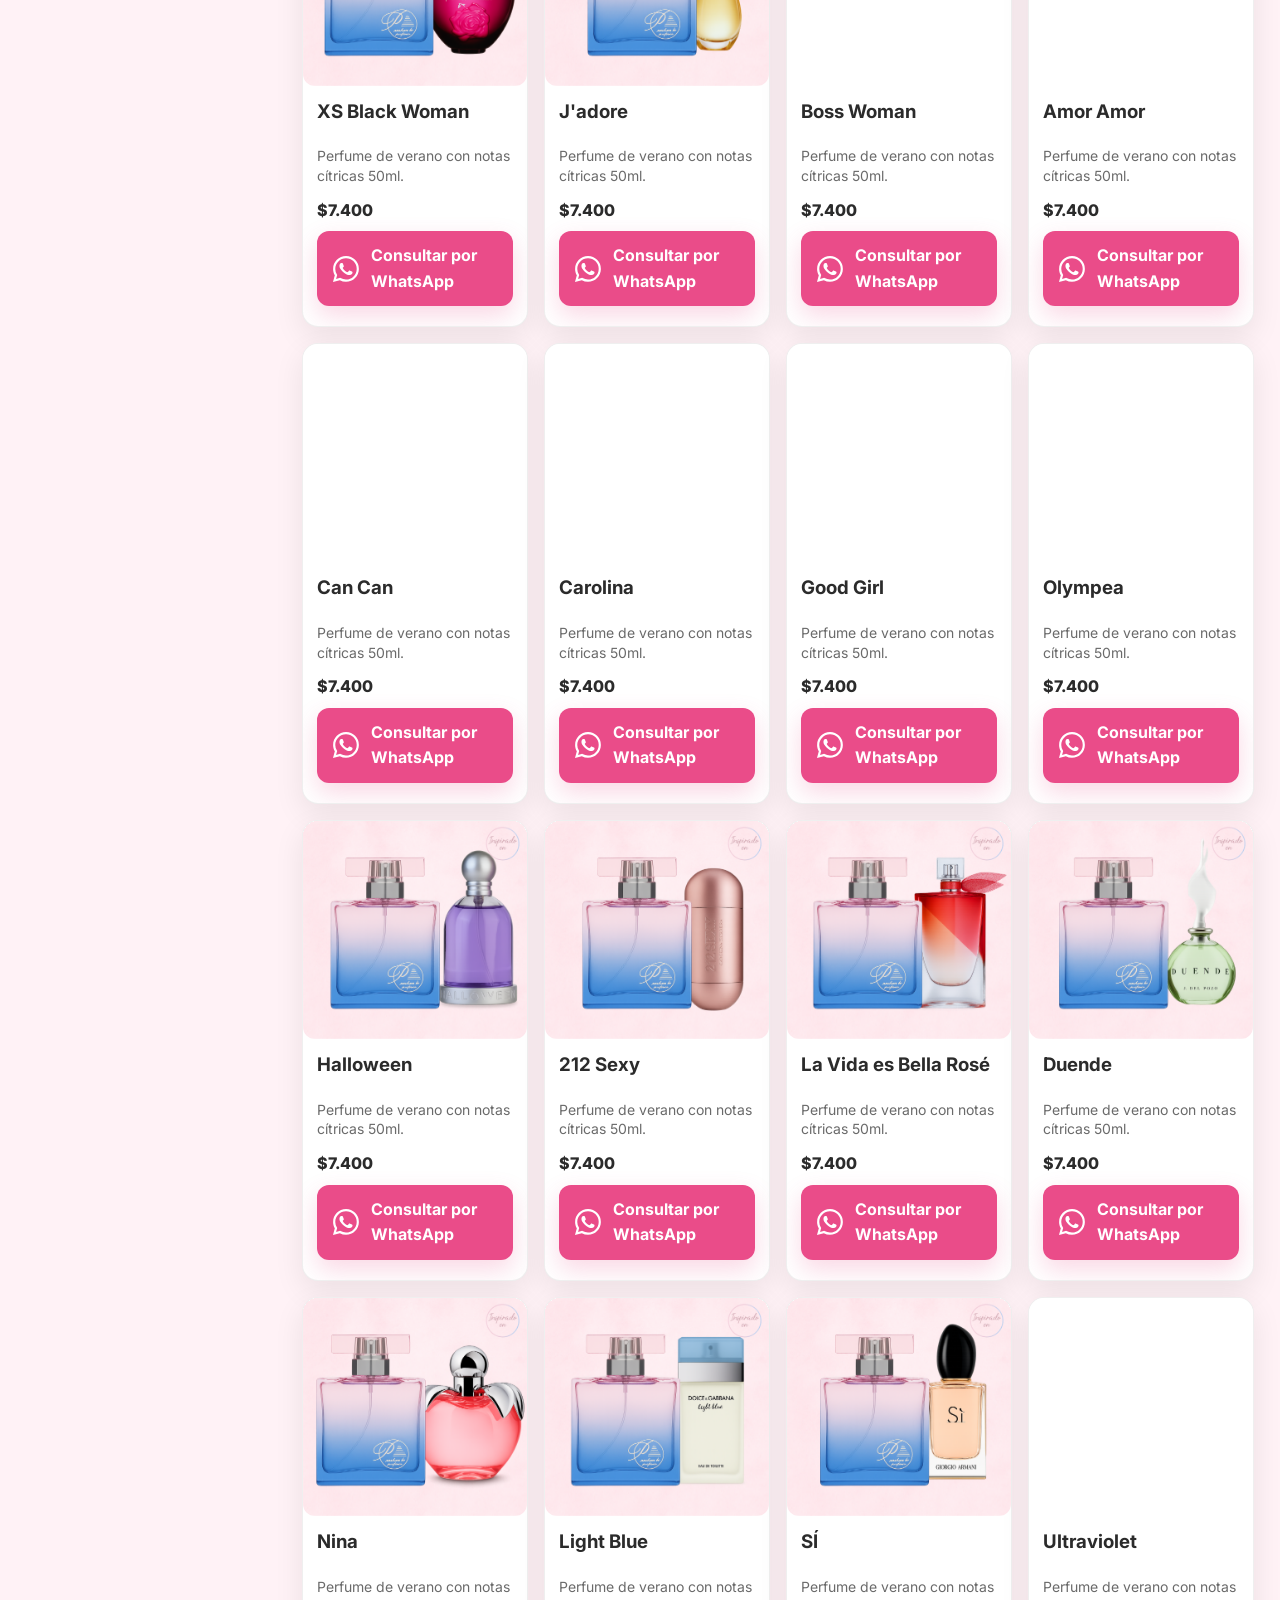
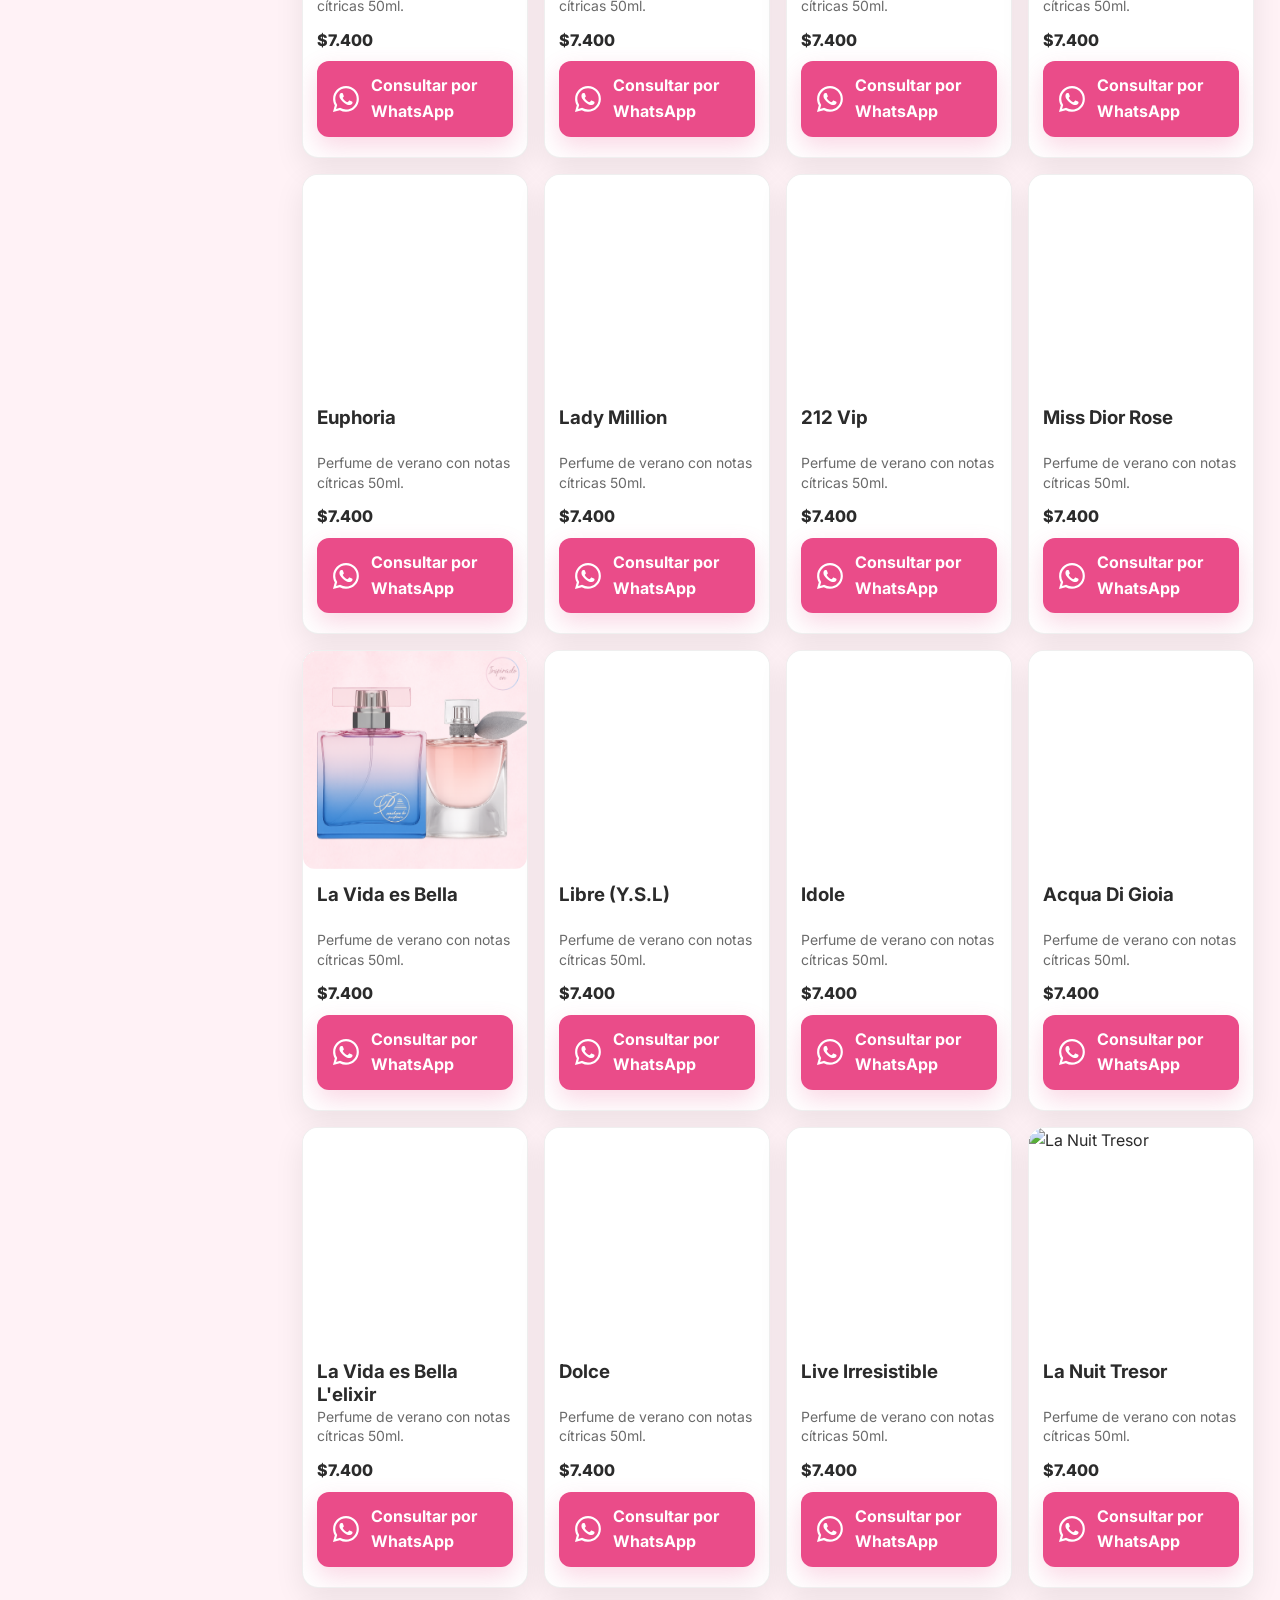
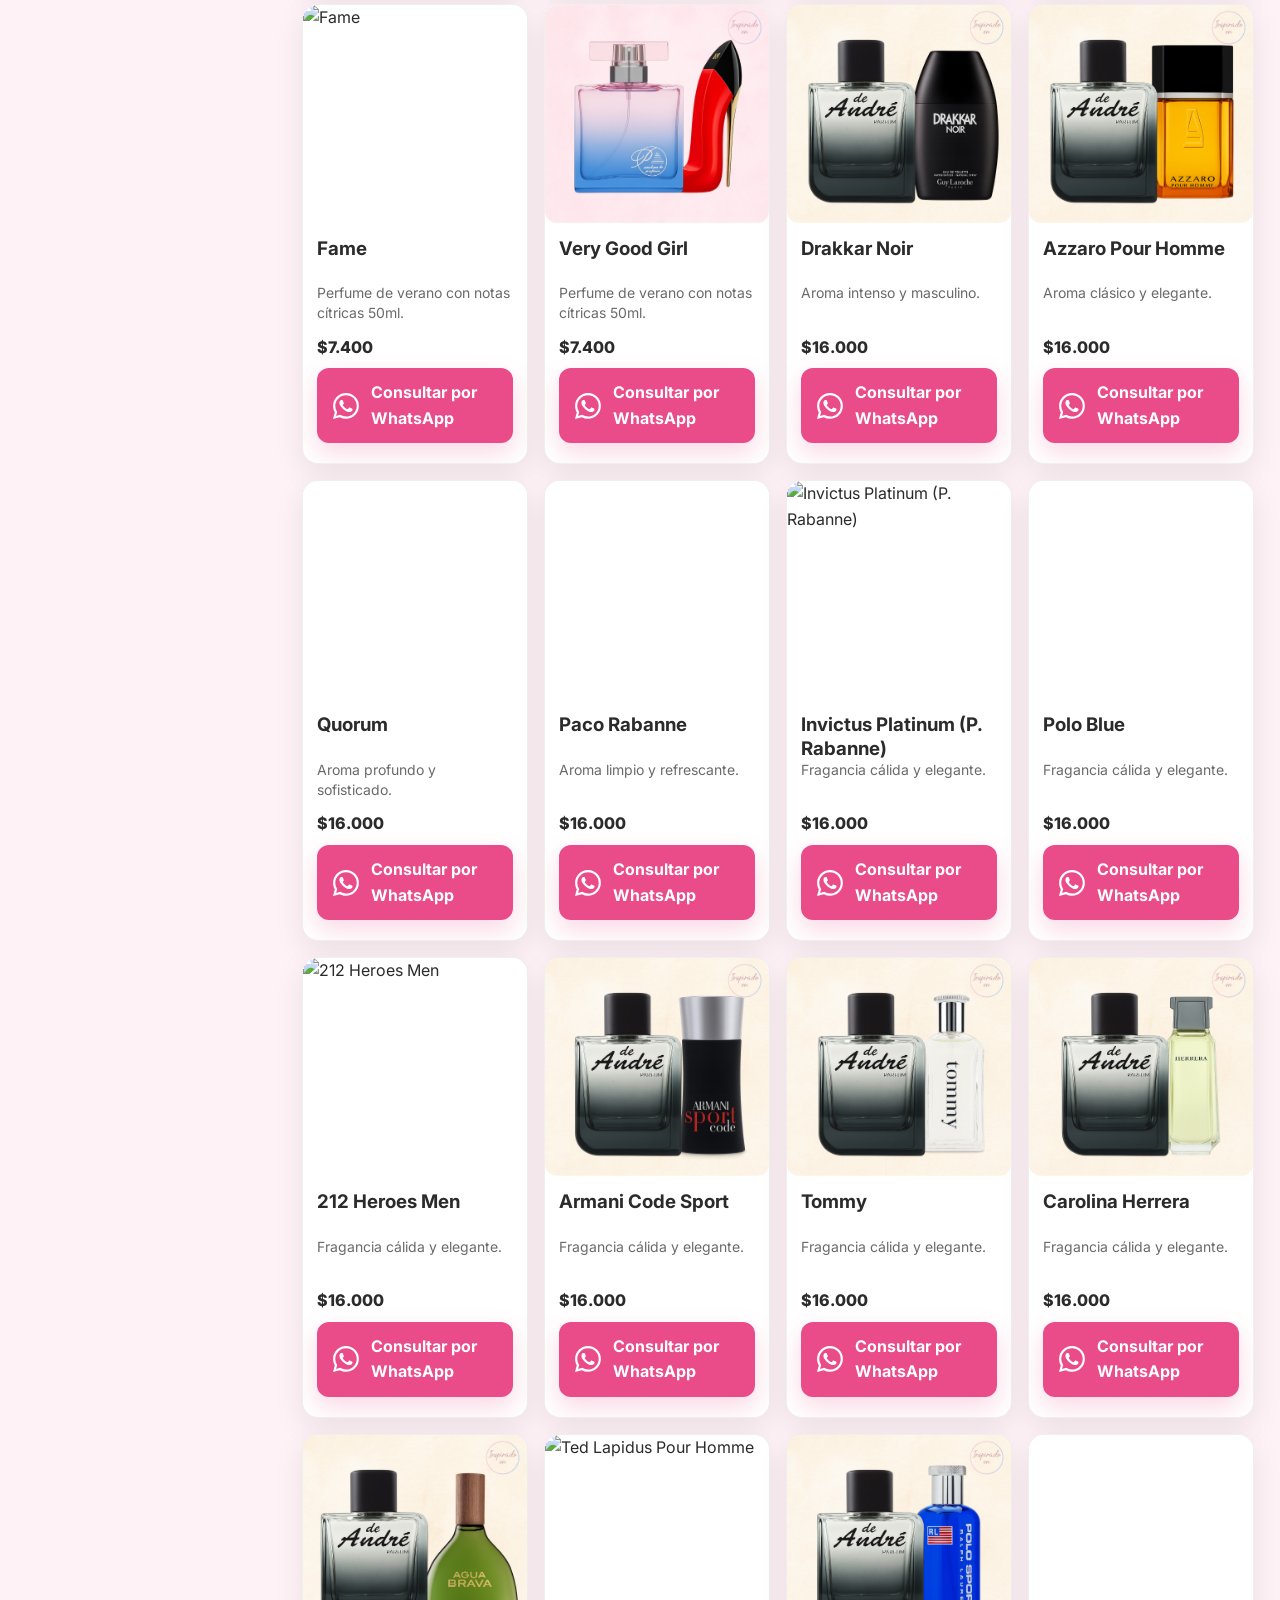
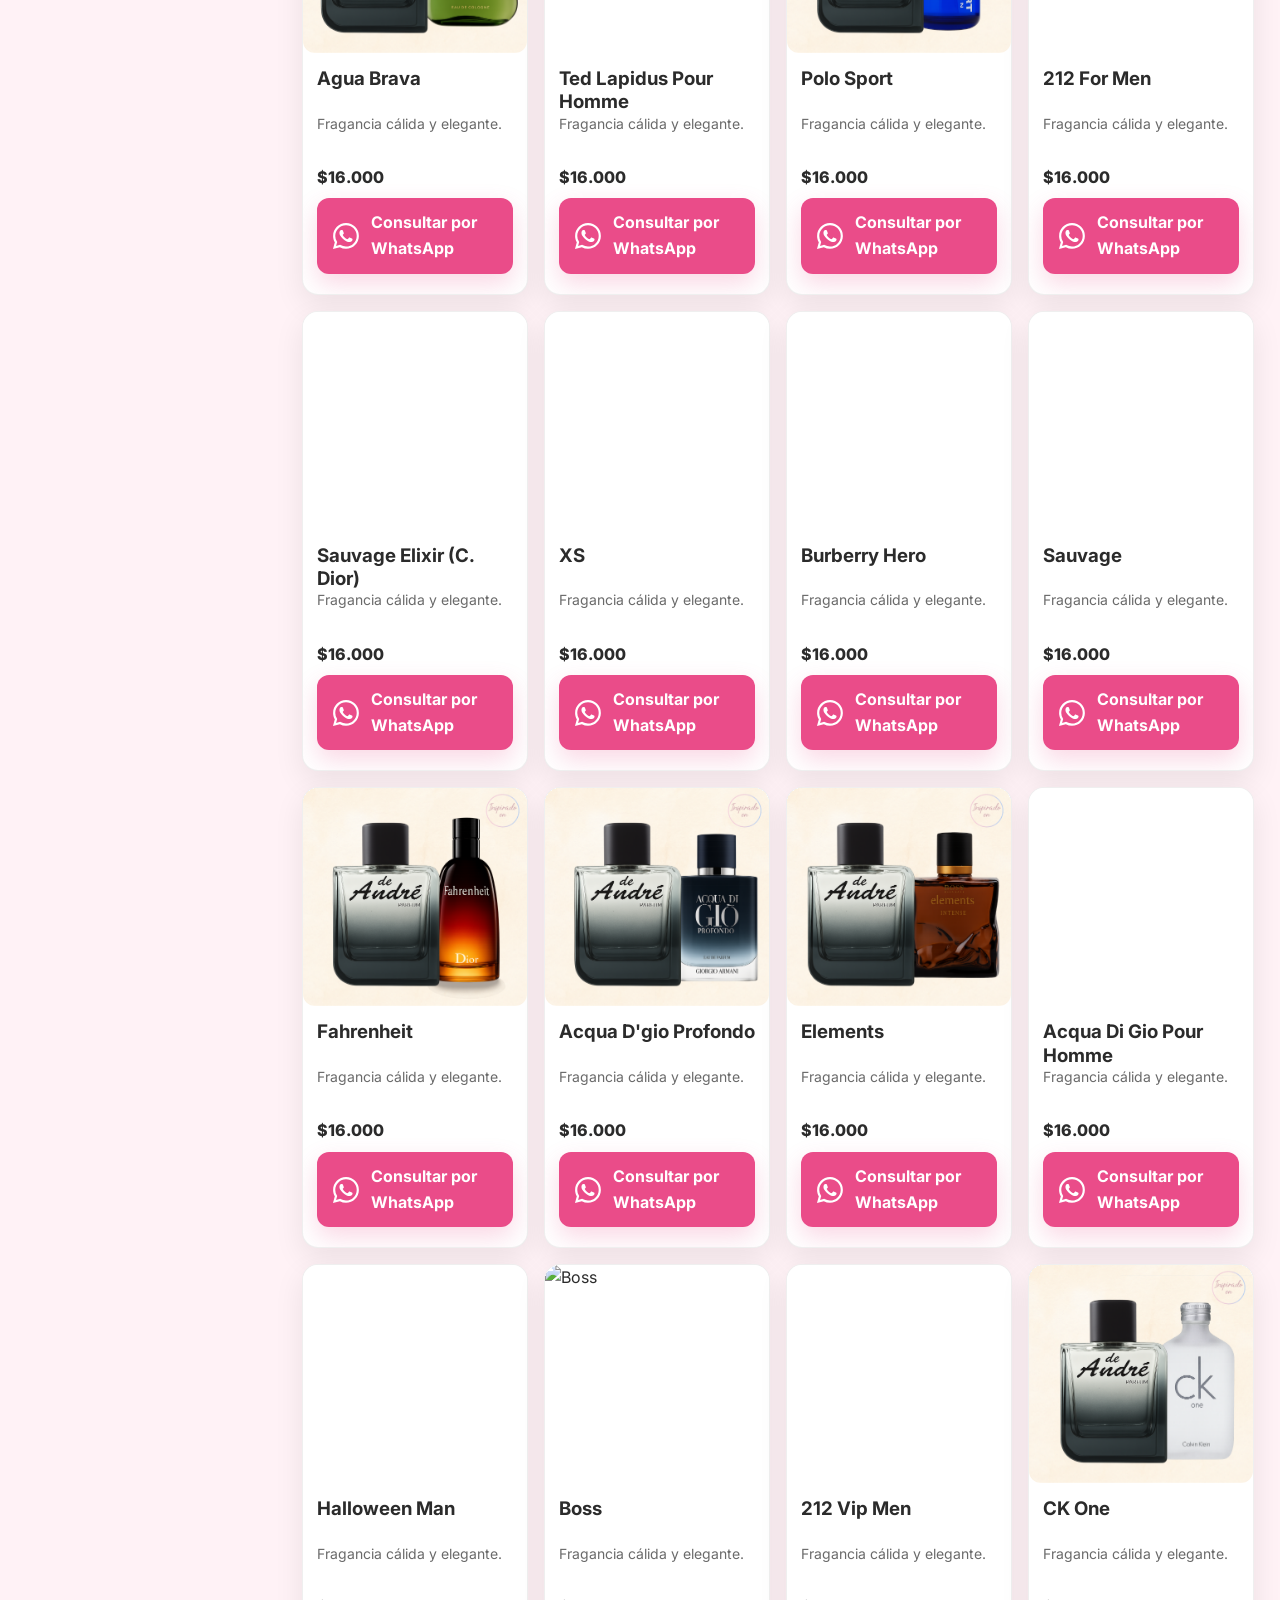
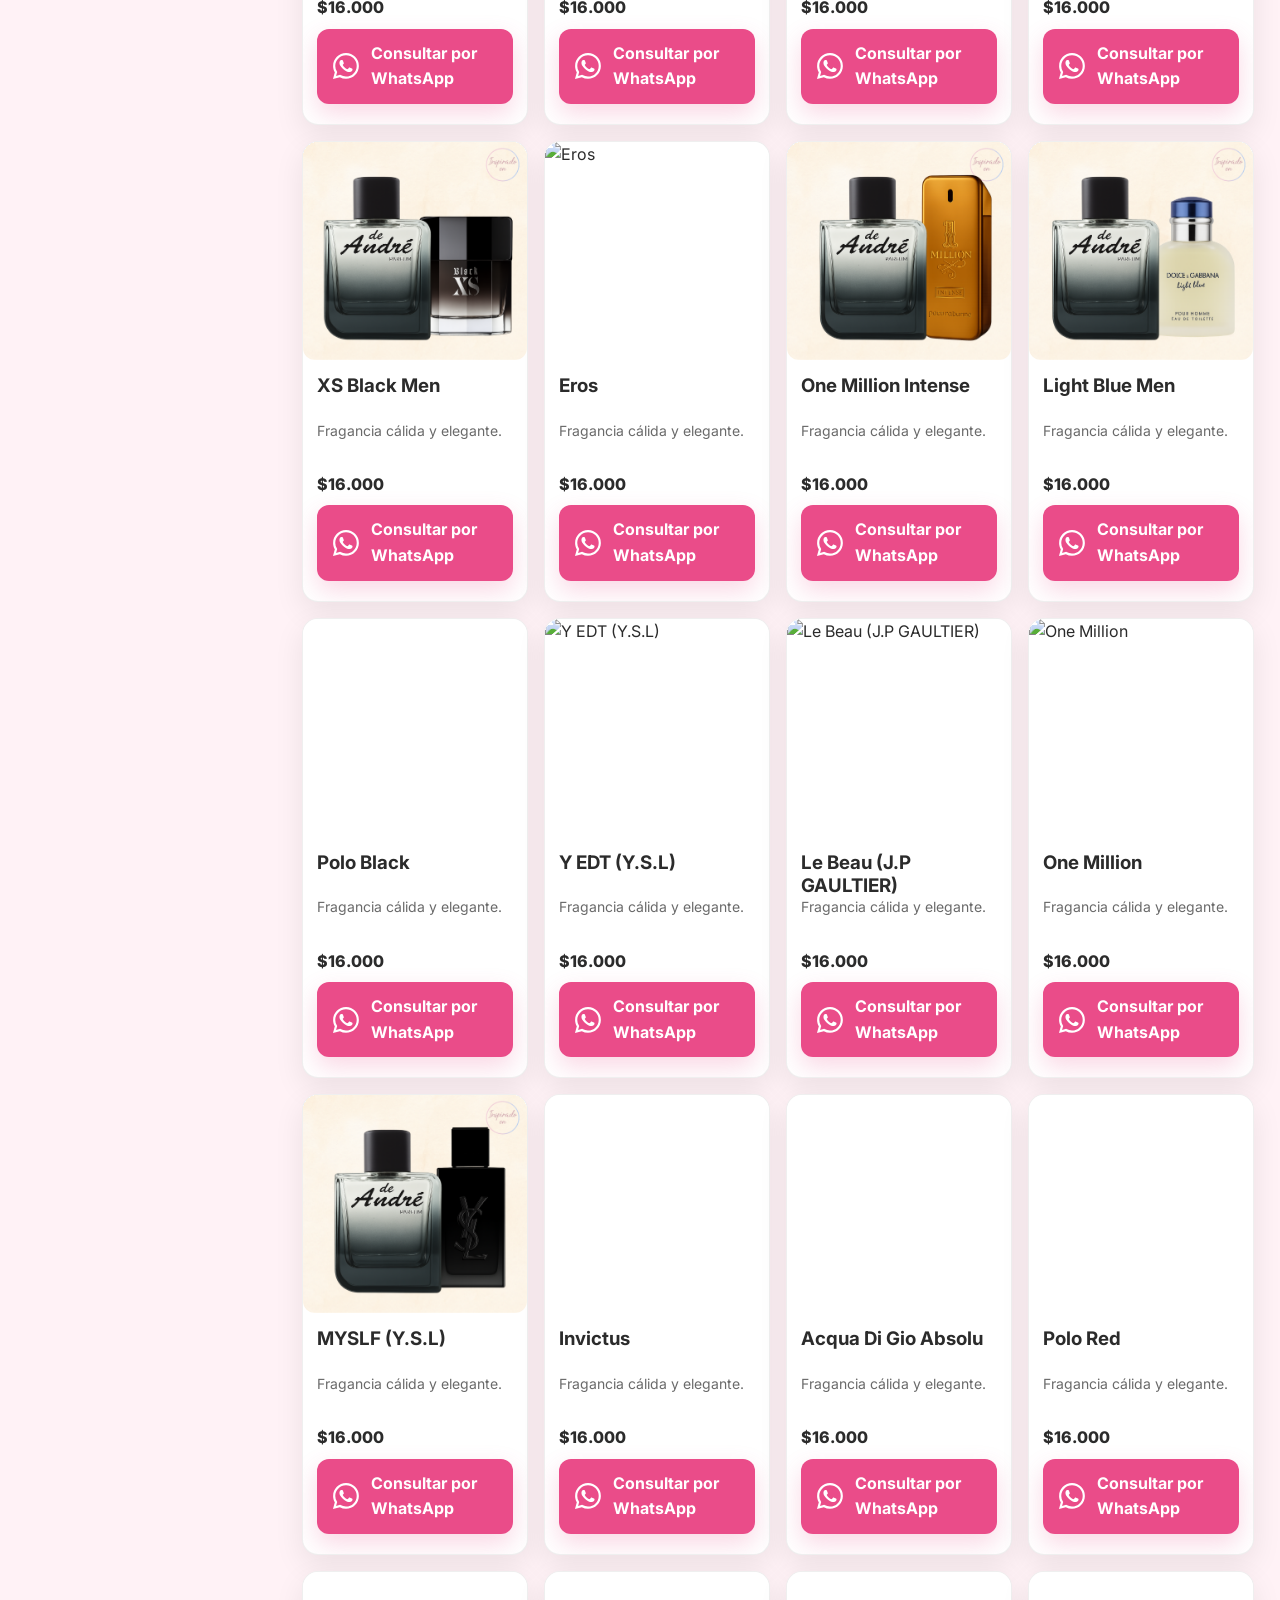
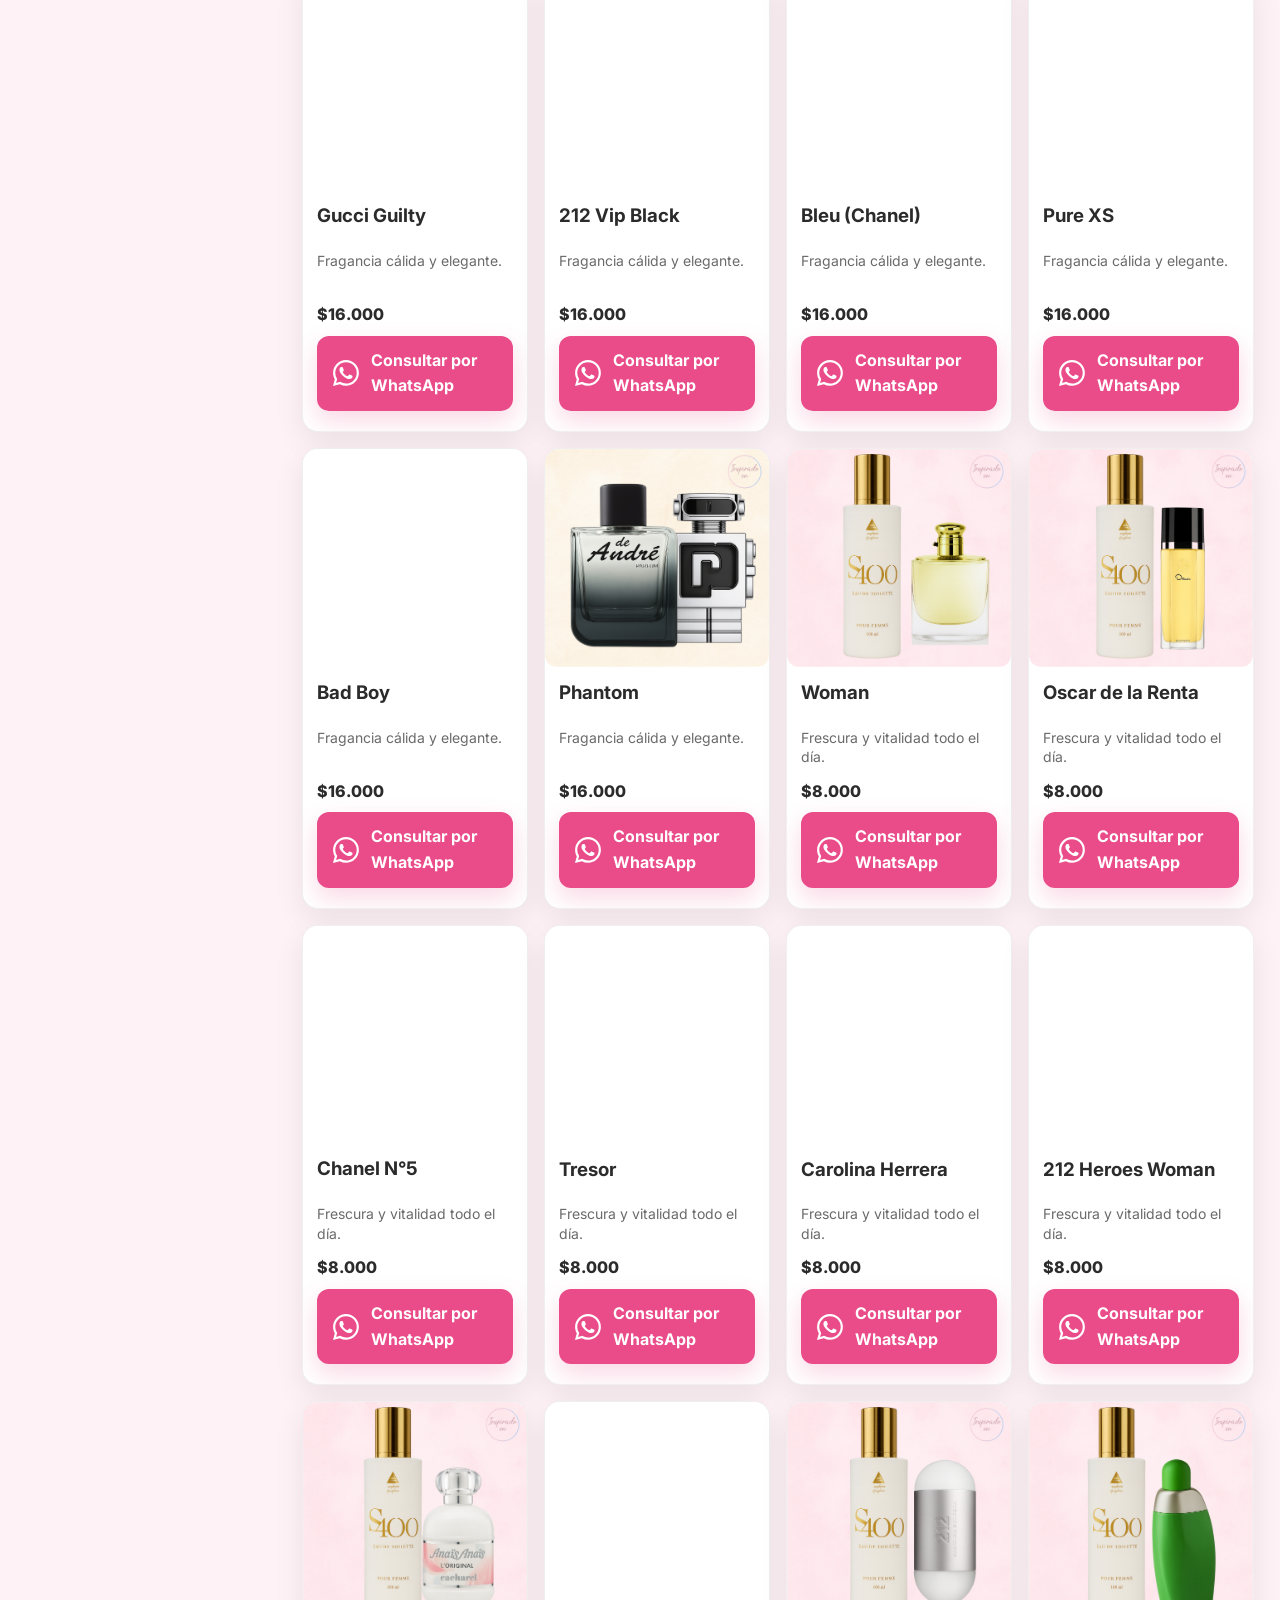
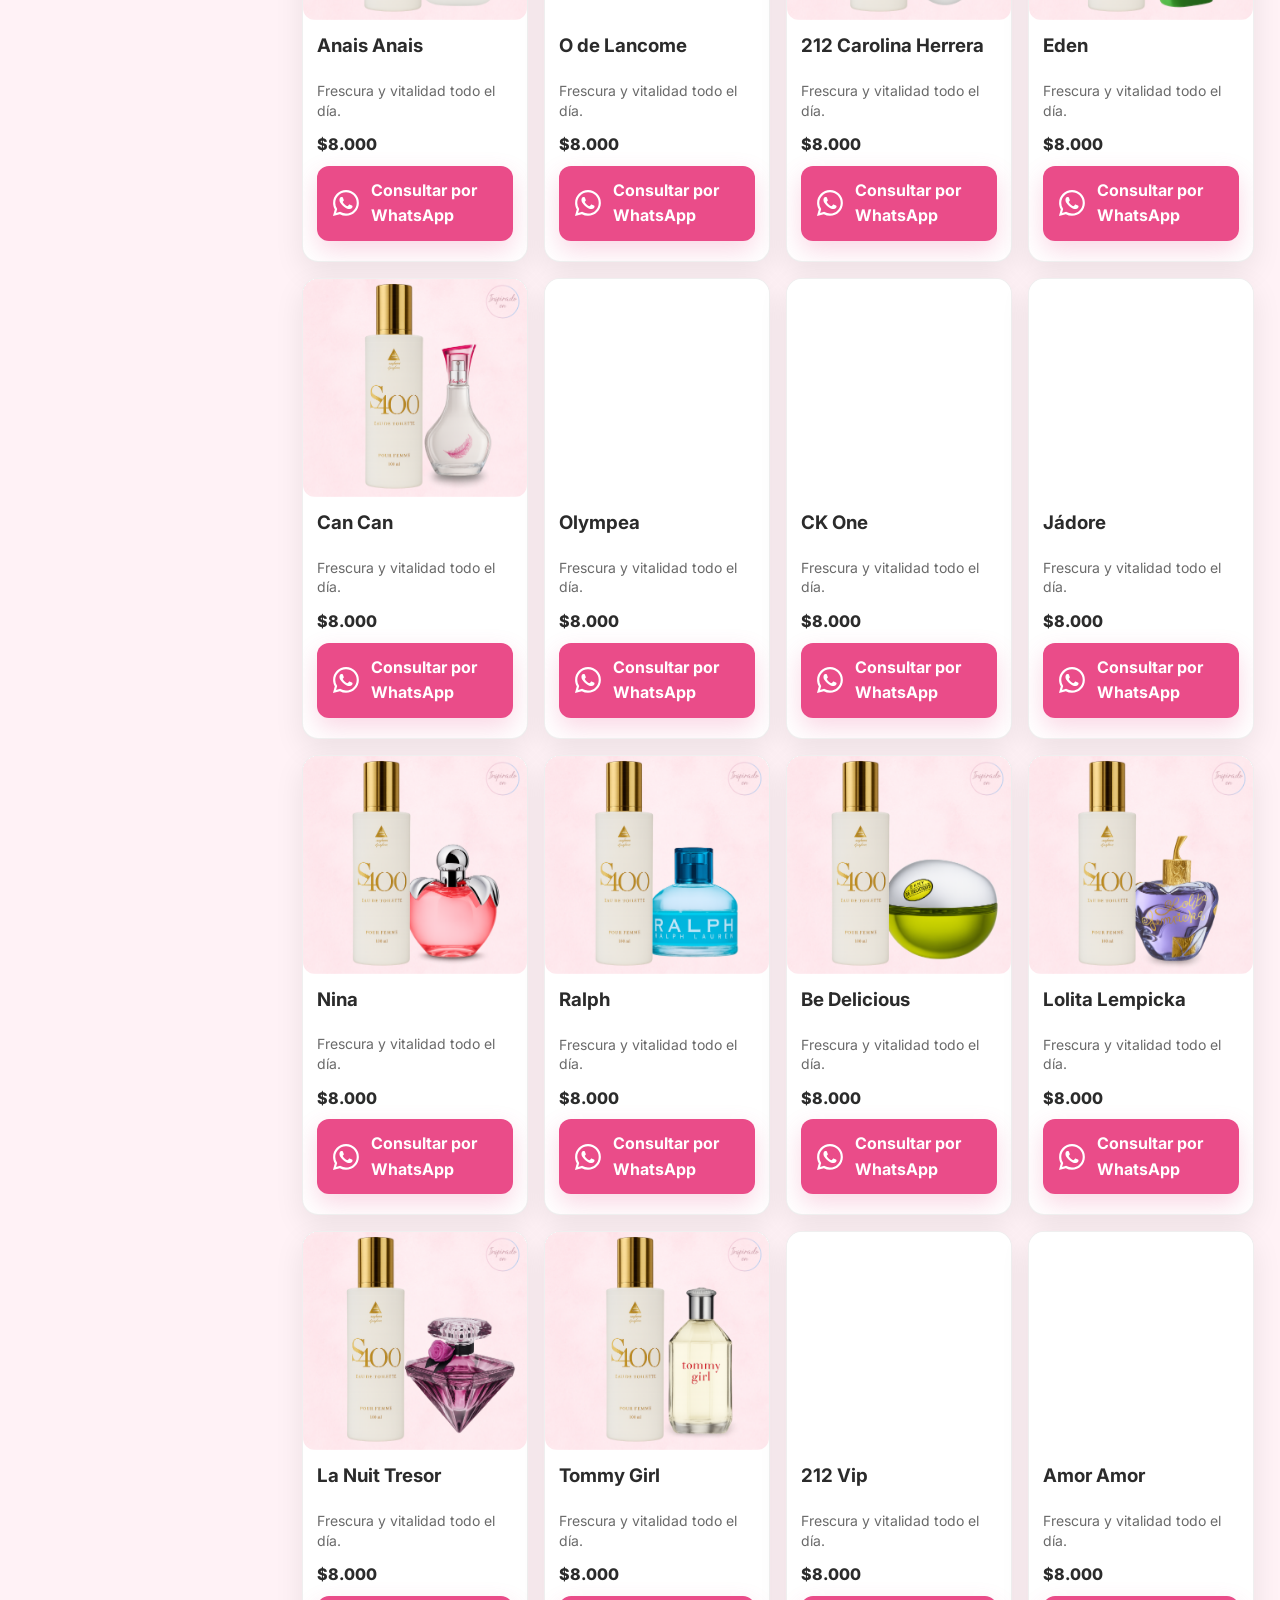
==== commit 1b0ff72b: "Update catalogo.html" ====
--- a/catalogo.html
+++ b/catalogo.html
@@ -77,6 +77,9 @@
       </div>
 
       <section class="grid" id="grid" aria-live="polite"></section>
+
+      <!-- NUEVO: contenedor para la paginación -->
+      <nav id="pager" class="pager" aria-label="Paginación de productos"></nav>
     </main>
   </div>
 
--- a/css/catalog.css
+++ b/css/catalog.css
@@ -168,9 +168,7 @@
   box-shadow: var(--shadow);
 }
 
-/* ====== MEDIA de la tarjeta (MARCO 1080×1050) ======
-   Reemplaza el alto fijo por aspect-ratio para uniformidad
-   y usa object-fit para no deformar el frasco. */
+/* ====== MEDIA de la tarjeta (MARCO 1080×1050) ====== */
 .card__img{
   /* Reservamos relación 1080 / 1050 con fallback por si no viene la var */
   aspect-ratio: var(--media-w,1080) / var(--media-h,1050);
@@ -185,13 +183,6 @@
   object-fit: contain;       /* NO recorta; si querés llenar, usar 'cover' */
   object-position: center bottom;
 }
-
-/* (Quitamos el alto fijo previo)
-.card__img { height: 280px; }
-@media (max-width: 760px) {
-  .card__img { height: clamp(180px, 36vh, 260px); }
-}
-*/
 
 /* ====== FONDO GENERAL ====== */
 body {
@@ -231,11 +222,22 @@
   .filters-wrap {
     margin: 0;
   }
+
+  /* Barra superior en móvil: ajustamos espacios para que el select no se corte */
   .toolbar {
     margin-top: -4px;
     flex-wrap: nowrap;
     white-space: nowrap;
-    gap: 18px;               /* separa “25 resultados” de “Ordenar por” */
+    gap: 12px;             /* un poco menos de espacio entre texto y sort-group */
+    padding-right: 4px;    /* empuja todo apenas hacia la izquierda */
+  }
+  .sort-group {
+    gap: 6px;              /* menos espacio entre “Ordenar por” y el select */
+    margin-right: 4px;     /* corre el bloque completo un poquito a la izquierda */
+  }
+  .sort-group select {
+    max-width: 150px;      /* evita que el texto + flecha sobresalgan del contenedor */
+    padding-right: 40px;   /* flecha un poco más cerca del texto */
   }
 
   /* ===== Botón WhatsApp en dos líneas ===== */
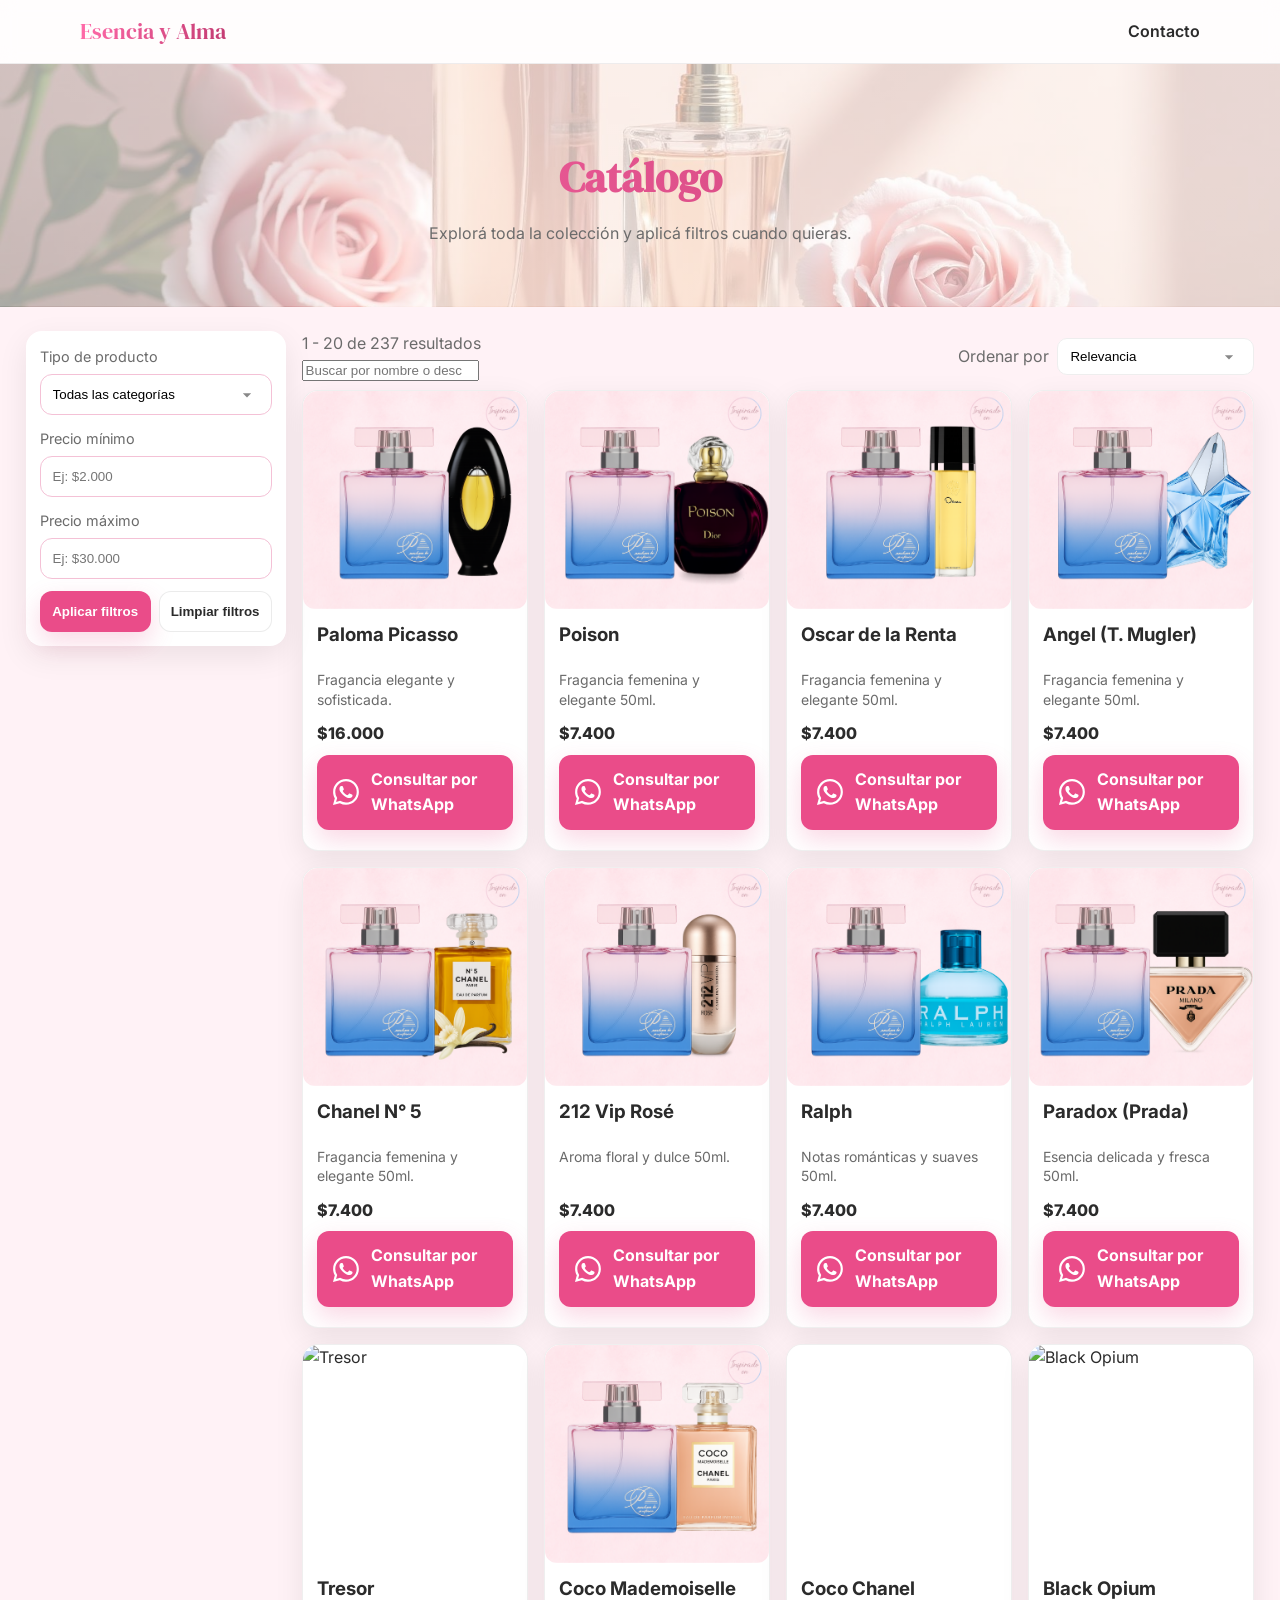
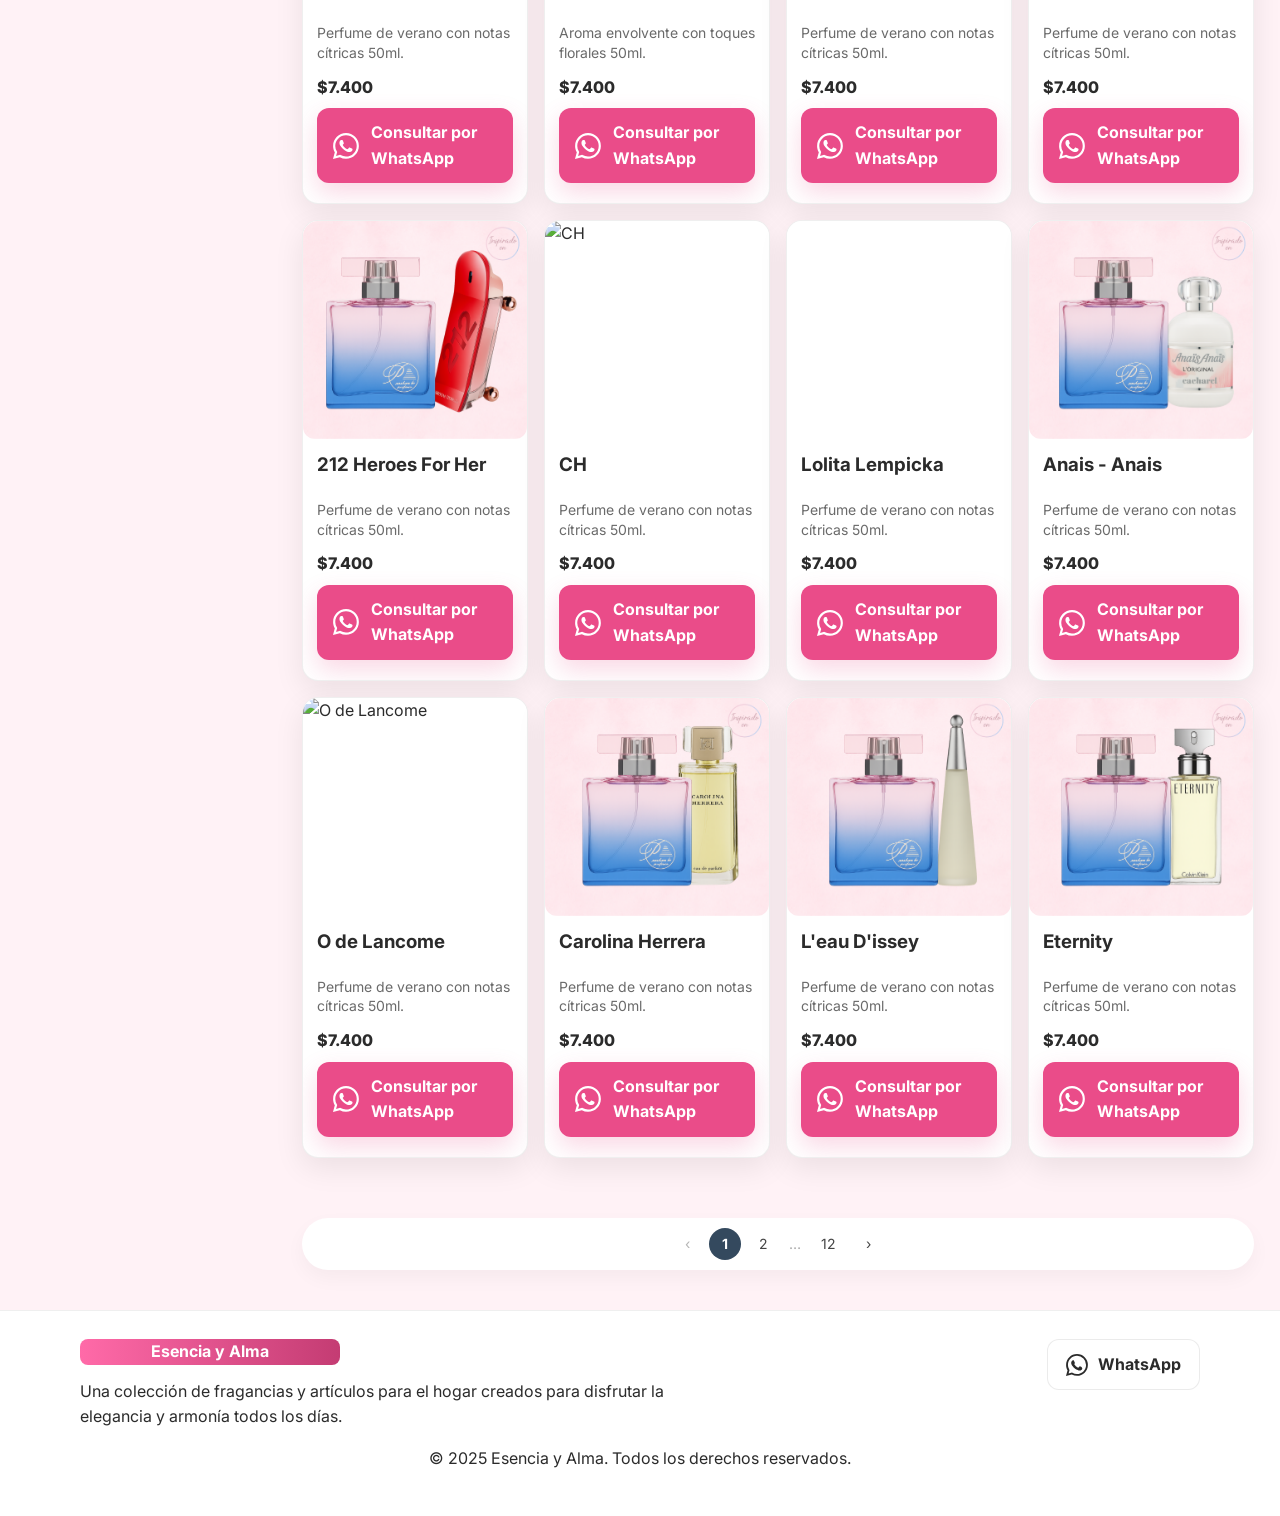
==== commit e0d2588f: "Update catalogo.html" ====
--- a/catalogo.html
+++ b/catalogo.html
@@ -64,7 +64,19 @@
     <!-- MAIN: Toolbar arriba + grid abajo -->
     <main class="results-main">
       <div class="toolbar">
-        <div id="count">0 resultados</div>
+        <!-- NUEVO: bloque izquierdo con conteo + buscador -->
+        <div class="toolbar-left">
+          <div id="count">0 resultados</div>
+          <div class="search-wrap">
+            <input
+              id="fSearch"
+              type="search"
+              placeholder="Buscar por nombre o descripción"
+              autocomplete="off"
+            >
+          </div>
+        </div>
+
         <div class="sort-group">
           <label for="fSort">Ordenar por</label>
           <select id="fSort">
--- a/css/catalog.css
+++ b/css/catalog.css
@@ -106,8 +106,8 @@
   gap: 10px;
   color: #6b6b6b;
   margin: 0 0 8px;
-  flex-wrap: nowrap;         /* evita salto de línea */
-  white-space: nowrap;       /* mantiene texto en una sola línea */
+  flex-wrap: nowrap;
+  white-space: nowrap;
 }
 .sort-group {
   display: flex;
@@ -148,12 +148,12 @@
 }
 @media (max-width: 760px) {
   .grid {
-    grid-template-columns: repeat(2, 1fr); /* 2 productos por fila en móvil */
+    grid-template-columns: repeat(2, 1fr);
   }
 }
 @media (max-width: 460px) {
   .grid {
-    grid-template-columns: repeat(2, 1fr); /* mantiene 2 también en pantallas pequeñas */
+    grid-template-columns: repeat(2, 1fr);
   }
 }
 
@@ -168,19 +168,68 @@
   box-shadow: var(--shadow);
 }
 
-/* ====== MEDIA de la tarjeta (MARCO 1080×1050) ====== */
+/* ====== PAGINACIÓN ====== */
+.pager {
+  margin: 0 0 40px;
+}
+.pager-inner {
+  display: flex;
+  align-items: center;
+  justify-content: center;
+  gap: 6px;
+  padding: 10px 12px;
+  border-radius: 999px;
+  background: #ffffff;
+  box-shadow: 0 8px 20px rgba(0,0,0,.04);
+  font-size: 14px;
+}
+.pager-btn,
+.pager-page {
+  border: none;
+  background: transparent;
+  cursor: pointer;
+  padding: 6px 10px;
+  min-width: 32px;
+  height: 32px;
+  border-radius: 999px;
+  display: inline-flex;
+  align-items: center;
+  justify-content: center;
+  font: inherit;
+  color: #444;
+  transition: background .15s ease, color .15s ease, transform .05s ease;
+}
+.pager-btn:hover,
+.pager-page:hover {
+  background: #f7f1f5;
+}
+.pager-btn[disabled],
+.pager-page[disabled] {
+  opacity: .4;
+  cursor: default;
+}
+.pager-page--current {
+  background: #34495e;
+  color: #fff;
+  font-weight: 700;
+}
+.pager-ellipsis {
+  padding: 0 4px;
+  color: #aaa;
+}
+
+/* ====== MEDIA de la tarjeta ====== */
 .card__img{
-  /* Reservamos relación 1080 / 1050 con fallback por si no viene la var */
   aspect-ratio: var(--media-w,1080) / var(--media-h,1050);
   overflow: hidden;
-  background: #fff;          /* por si el PNG trae transparencia */
-  border-radius: 12px;       /* opcional: si tus cards ya tienen radios, podés quitarlo */
+  background: #fff;
+  border-radius: 12px;
 }
 .card__img .card__media{
   display: block;
   width: 100%;
   height: 100%;
-  object-fit: contain;       /* NO recorta; si querés llenar, usar 'cover' */
+  object-fit: contain;
   object-position: center bottom;
 }
 
@@ -189,12 +238,12 @@
   background: #fff2f6;
 }
 
-/* ====== Enlace “Ver todo” — limitar área clickeable al texto ====== */
+/* ====== Enlace “Ver todo” ====== */
 .sec-bottom{
-  pointer-events: none; /* el contenedor no recibe clics */
+  pointer-events: none;
 }
 .sec-bottom .sec-link--bottom{
-  pointer-events: auto;     /* solo el enlace es clickeable */
+  pointer-events: auto;
   display: inline !important;
   position: static !important;
   width: auto !important;
@@ -207,7 +256,7 @@
 }
 .sec-bottom .sec-link--bottom::before,
 .sec-bottom .sec-link--bottom::after{
-  content: none !important; /* por si había overlays */
+  content: none !important;
 }
 
 /* ====== RESPONSIVE (solo móvil) ====== */
@@ -223,38 +272,52 @@
     margin: 0;
   }
 
-  /* Barra superior en móvil: ajustamos espacios para que el select no se corte */
   .toolbar {
     margin-top: -4px;
     flex-wrap: nowrap;
     white-space: nowrap;
-    gap: 12px;             /* un poco menos de espacio entre texto y sort-group */
-    padding-right: 4px;    /* empuja todo apenas hacia la izquierda */
+    gap: 10px;
+    padding-right: 0;
   }
   .sort-group {
-    gap: 6px;              /* menos espacio entre “Ordenar por” y el select */
-    margin-right: 4px;     /* corre el bloque completo un poquito a la izquierda */
+    gap: 4px;
+    margin-right: 0;
   }
   .sort-group select {
-    max-width: 150px;      /* evita que el texto + flecha sobresalgan del contenedor */
-    padding-right: 40px;   /* flecha un poco más cerca del texto */
-  }
-
-  /* ===== Botón WhatsApp en dos líneas ===== */
+    max-width: 115px;
+    padding: 6px 28px 6px 8px;
+    font-size: 12px;
+    line-height: 1;
+    transform: scale(0.92);
+    transform-origin: right center;
+    text-overflow: ellipsis;
+    white-space: nowrap;
+    overflow: hidden;
+
+    /* 💥 NUEVO: mover un poco más a la izquierda */
+    margin-left: -6px;
+  }
+
+  .pager-inner {
+    flex-wrap: wrap;
+    gap: 4px;
+    padding: 8px 10px;
+  }
+
   .card__btn{
-    display:flex;            /* ya lo es, pero aseguramos en móvil */
-    flex-direction: row;     /* ícono a la izquierda */
+    display:flex;
+    flex-direction: row;
     align-items:center;
     justify-content:center;
     gap:8px;
-    white-space: normal;     /* permite salto de línea */
+    white-space: normal;
     text-align:left;
     line-height:1.15;
-    font-size: 14px;         /* un poco más pequeño para que encaje en 2 líneas */
+    font-size: 14px;
   }
   .card__btn .icon-wa{
     width:26px;
     height:26px;
-    transform:none;          /* anulamos cualquier desplazamiento */
-  }
-}
+    transform:none;
+  }
+}
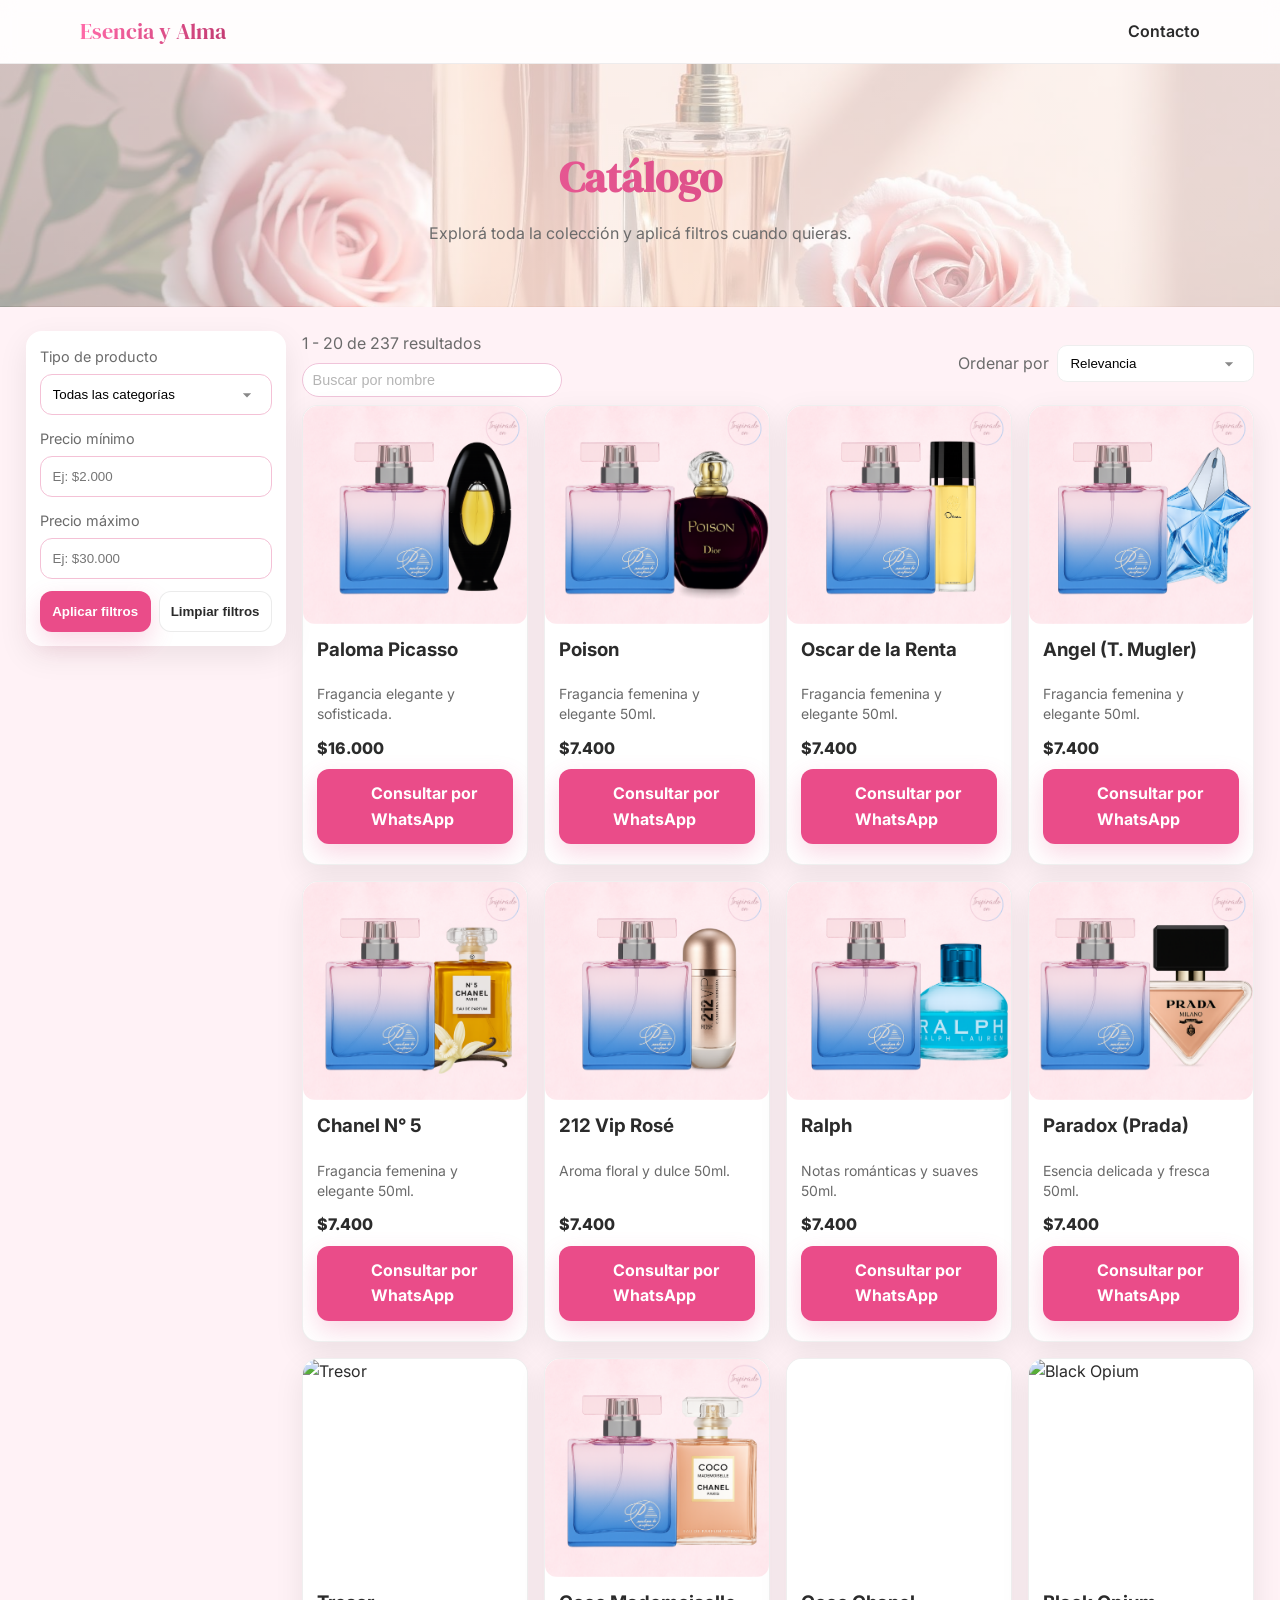
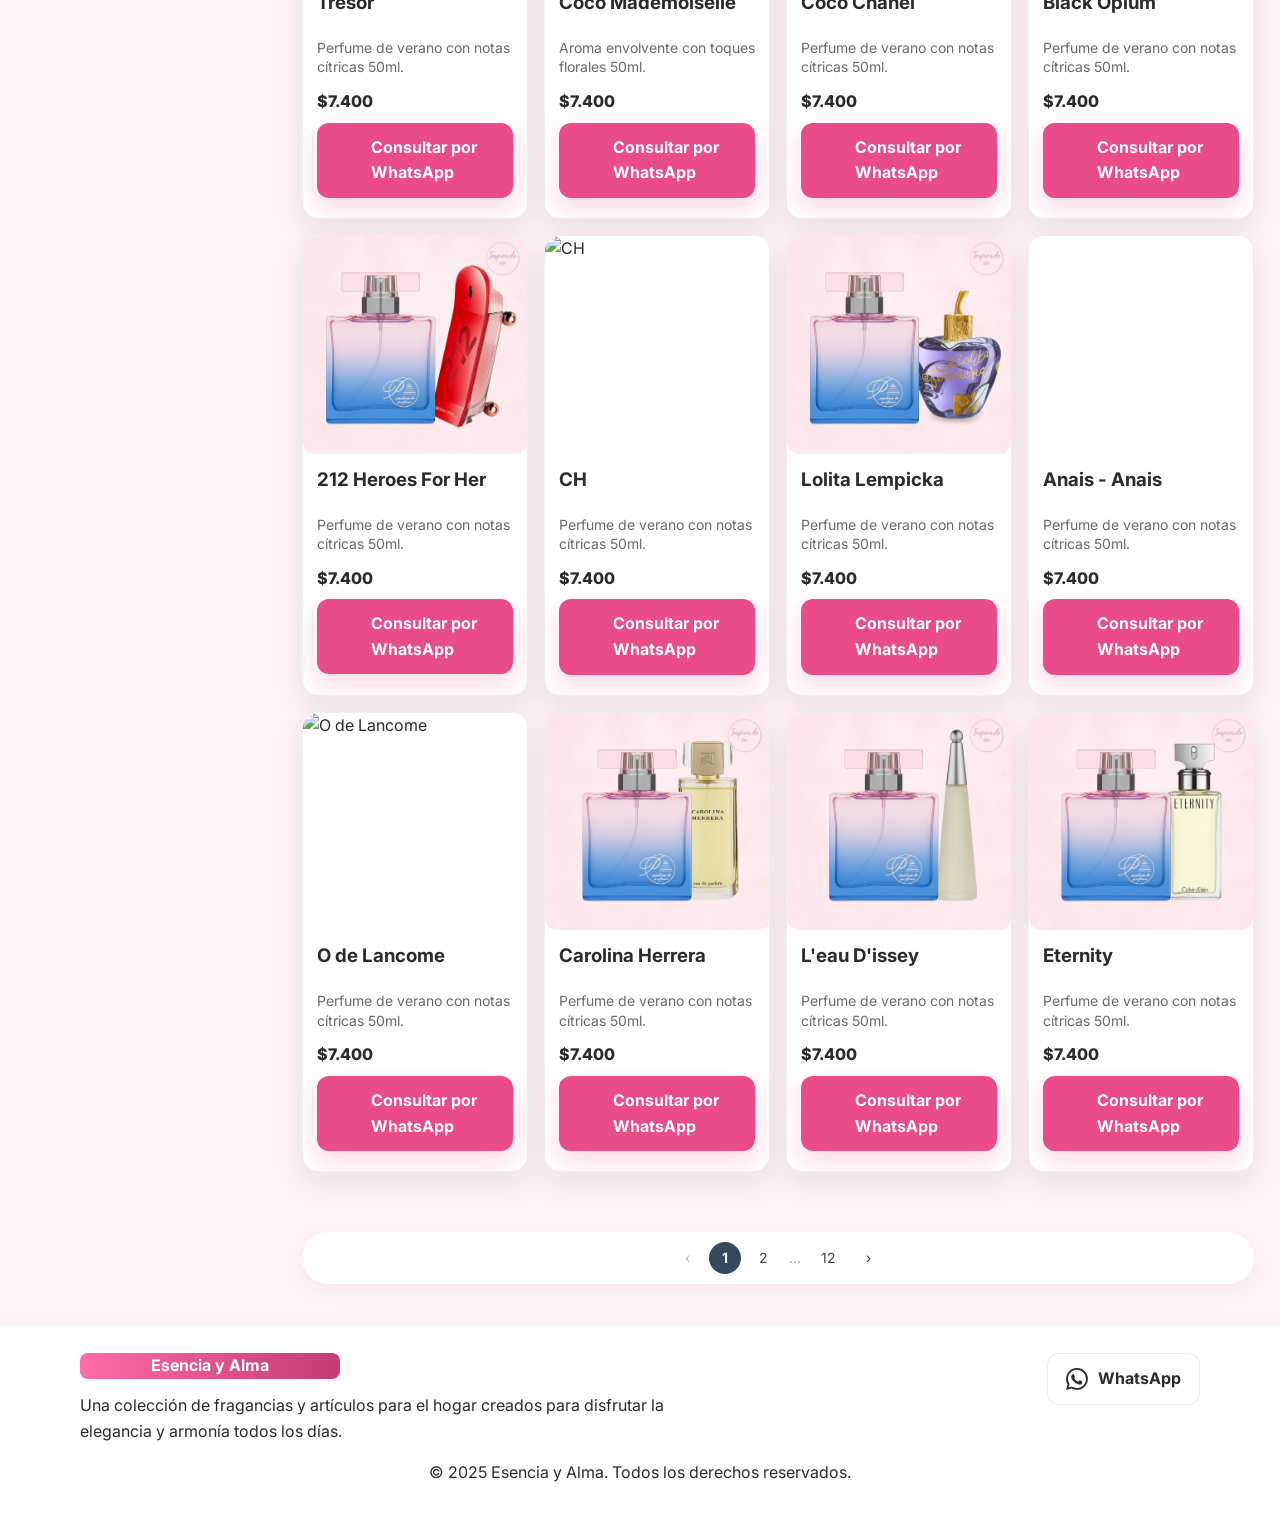
==== commit 6b0e054b: "Update catalogo.html" ====
--- a/catalogo.html
+++ b/catalogo.html
@@ -13,18 +13,17 @@
 </head>
 <body>
 
-  <!-- NAV (reutiliza estilos de site.css) -->
+  <!-- NAV -->
   <header class="nav">
     <div class="container nav__inner">
       <a class="brand" href="index.html#inicio">Esencia y Alma</a>
       <nav class="menu">
-        <!-- Solo Contacto en el menú -->
         <a id="nav-contact" href="#">Contacto</a>
       </nav>
     </div>
   </header>
 
-  <!-- HERO del catálogo -->
+  <!-- HERO -->
   <section class="catalog-hero">
     <div class="container">
       <h1 class="catalog-title">Catálogo</h1>
@@ -32,16 +31,15 @@
     </div>
   </section>
 
-  <!-- LAYOUT de 2 columnas: filtros a la izquierda + resultados a la derecha -->
+  <!-- SHELL 2 COLUMNAS -->
   <div class="container catalog-shell">
-    <!-- ASIDE: Filtros (mismos ids/estructura) -->
+
+    <!-- ASIDE FILTROS -->
     <aside class="filters-aside">
       <form id="filtersForm" class="filters-wrap" autocomplete="off">
         <div class="f-item">
           <label for="fCategory">Tipo de producto</label>
-          <select id="fCategory">
-            <!-- opciones se llenan dinámicamente desde products.json -->
-          </select>
+          <select id="fCategory"></select>
         </div>
 
         <div class="f-item">
@@ -61,17 +59,21 @@
       </form>
     </aside>
 
-    <!-- MAIN: Toolbar arriba + grid abajo -->
+    <!-- MAIN -->
     <main class="results-main">
+
       <div class="toolbar">
-        <!-- NUEVO: bloque izquierdo con conteo + buscador -->
+
         <div class="toolbar-left">
           <div id="count">0 resultados</div>
+
+          <!-- 🔥 CORREGIDO: input con ID correcto para búsqueda en vivo -->
           <div class="search-wrap">
             <input
-              id="fSearch"
+              id="searchInput"
+              class="search-input"
               type="search"
-              placeholder="Buscar por nombre o descripción"
+              placeholder="Buscar por nombre"
               autocomplete="off"
             >
           </div>
@@ -86,16 +88,16 @@
             <option value="nameAsc">Nombre: A–Z</option>
           </select>
         </div>
+
       </div>
 
       <section class="grid" id="grid" aria-live="polite"></section>
 
-      <!-- NUEVO: contenedor para la paginación -->
       <nav id="pager" class="pager" aria-label="Paginación de productos"></nav>
     </main>
   </div>
 
-  <!-- Estado vacío -->
+  <!-- ESTADO VACÍO -->
   <template id="emptyTpl">
     <div class="empty">
       <p>No encontramos productos con esos filtros.</p>
@@ -103,11 +105,11 @@
     </div>
   </template>
 
-  <!-- FOOTER (idéntico al de index) -->
+  <!-- FOOTER -->
   <footer id="contacto" class="footer">
     <div class="container">
       <div class="footer__inner" style="align-items:flex-start;">
-        <!-- Bloque marca -->
+
         <div class="footer__brand" style="max-width:640px;">
           <div style="
             width:260px;height:26px;border-radius:8px;margin:0 0 14px 0;
@@ -121,19 +123,17 @@
           </p>
         </div>
 
-        <!-- Bloque contacto (solo WhatsApp) -->
         <div class="footer__contact">
           <a class="btn btn-ghost" id="whatsapp-cta" target="_blank" href="#" style="display:inline-flex;align-items:center;gap:10px;">
-            <!-- Ícono WhatsApp (color hereda del botón) -->
             <svg width="22" height="22" viewBox="0 0 16 16" aria-hidden="true" focusable="false">
               <path fill="currentColor" d="M13.601 2.326A7.85 7.85 0 0 0 7.994 0C3.627 0 .068 3.558.064 7.926c0 1.399.366 2.76 1.057 3.965L0 16l4.204-1.102a7.9 7.9 0 0 0 3.79.965h.004c4.368 0 7.926-3.558 7.93-7.93A7.9 7.9 0 0 0 13.6 2.326zM7.994 14.521a6.6 6.6 0 0 1-3.356-.92l-.24-.144-2.494.654.666-2.433-.156-.251a6.56 6.56 0 0 1-1.007-3.505c0-3.626 2.957-6.584 6.591-6.584a6.56 6.56 0 0 1 4.66 1.931 6.56 6.56 0 0 1 1.928 4.66c-.004 3.639-2.961 6.592-6.592 6.592m3.615-4.934c-.197-.099-1.17-.578-1.353-.646-.182-.065-.315-.099-.445.099-.133.197-.513.646-.627.775-.114.133-.232.148-.43.05-.197-.1-.836-.308-1.592-.985-.59-.525-.985-1.175-1.103-1.372-.114-.198-.011-.304.088-.403.087-.088.197-.232.296-.346.65-.134.034-.248-.015-.347-.05-.099-.445-1.076-.612-1.47-.16-.389-.323-.335-.445-.34-.114-.007-.247-.007-.38-.007a.73.73 0 0 0-.529.247c-.182.198-.691.677-.691 1.654s.71 1.916.81 2.049c.098.133 1.394 2.132 3.383 2.992.47.205.84.326 1.129.418.475.152.904.129 1.246.08.38-.058 1.171-.48 1.338-.943.164-.464.164-.86.114-.943-.049-.084-.182-.133-.38-.232"/>
             </svg>
             WhatsApp
           </a>
         </div>
+
       </div>
 
-      <!-- Copyright fijo -->
       <p class="center" style="margin-top:16px;">
         © 2025 Esencia y Alma. Todos los derechos reservados.
       </p>
@@ -142,17 +142,15 @@
 
   <script src="js/catalog.page.js"></script>
 
-  <!-- SCRIPT para WhatsApp (misma lógica que en index) -->
+  <!-- LOGICA WHATSAPP -->
   <script>
     const PHONE = "56961114225";
     const MSG   = encodeURIComponent("¡Hola! Me interesa el catálogo de Esencia y Alma.");
     const wa    = `https://wa.me/${PHONE}?text=${MSG}`;
 
-    // Footer
     const waBtn = document.getElementById("whatsapp-cta");
     if (waBtn) waBtn.href = wa;
 
-    // NAV Contacto (arriba a la derecha)
     const navContact = document.getElementById("nav-contact");
     if (navContact) {
       navContact.href = wa;
@@ -160,5 +158,6 @@
       navContact.rel = "noopener";
     }
   </script>
+
 </body>
 </html>
--- a/css/catalog.css
+++ b/css/catalog.css
@@ -109,6 +109,32 @@
   flex-wrap: nowrap;
   white-space: nowrap;
 }
+
+/* Bloque izquierdo: conteo + buscador */
+.toolbar-left {
+  display: flex;
+  flex-direction: column;
+  align-items: flex-start;
+  gap: 6px;
+}
+
+/* Buscador debajo del conteo */
+.search-wrap {
+  width: 260px;
+}
+.search-wrap input {
+  width: 100%;
+  padding: 8px 10px;
+  border-radius: 999px;
+  border: 1px solid #f0c4da;
+  font-size: 0.9rem;
+  outline: none;
+  background: #fff;
+}
+.search-wrap input::placeholder {
+  color: #b5b5b5;
+}
+
 .sort-group {
   display: flex;
   align-items: center;
@@ -279,6 +305,17 @@
     gap: 10px;
     padding-right: 0;
   }
+
+  /* En móvil el bloque izquierdo ocupa el ancho disponible
+     y el buscador se ve debajo del conteo, a lo ancho */
+  .toolbar-left {
+    flex: 1;
+    min-width: 0;
+  }
+  .search-wrap {
+    width: 100%;
+  }
+
   .sort-group {
     gap: 4px;
     margin-right: 0;
@@ -294,7 +331,7 @@
     white-space: nowrap;
     overflow: hidden;
 
-    /* 💥 NUEVO: mover un poco más a la izquierda */
+    /* mover un poco más a la izquierda */
     margin-left: -6px;
   }
 
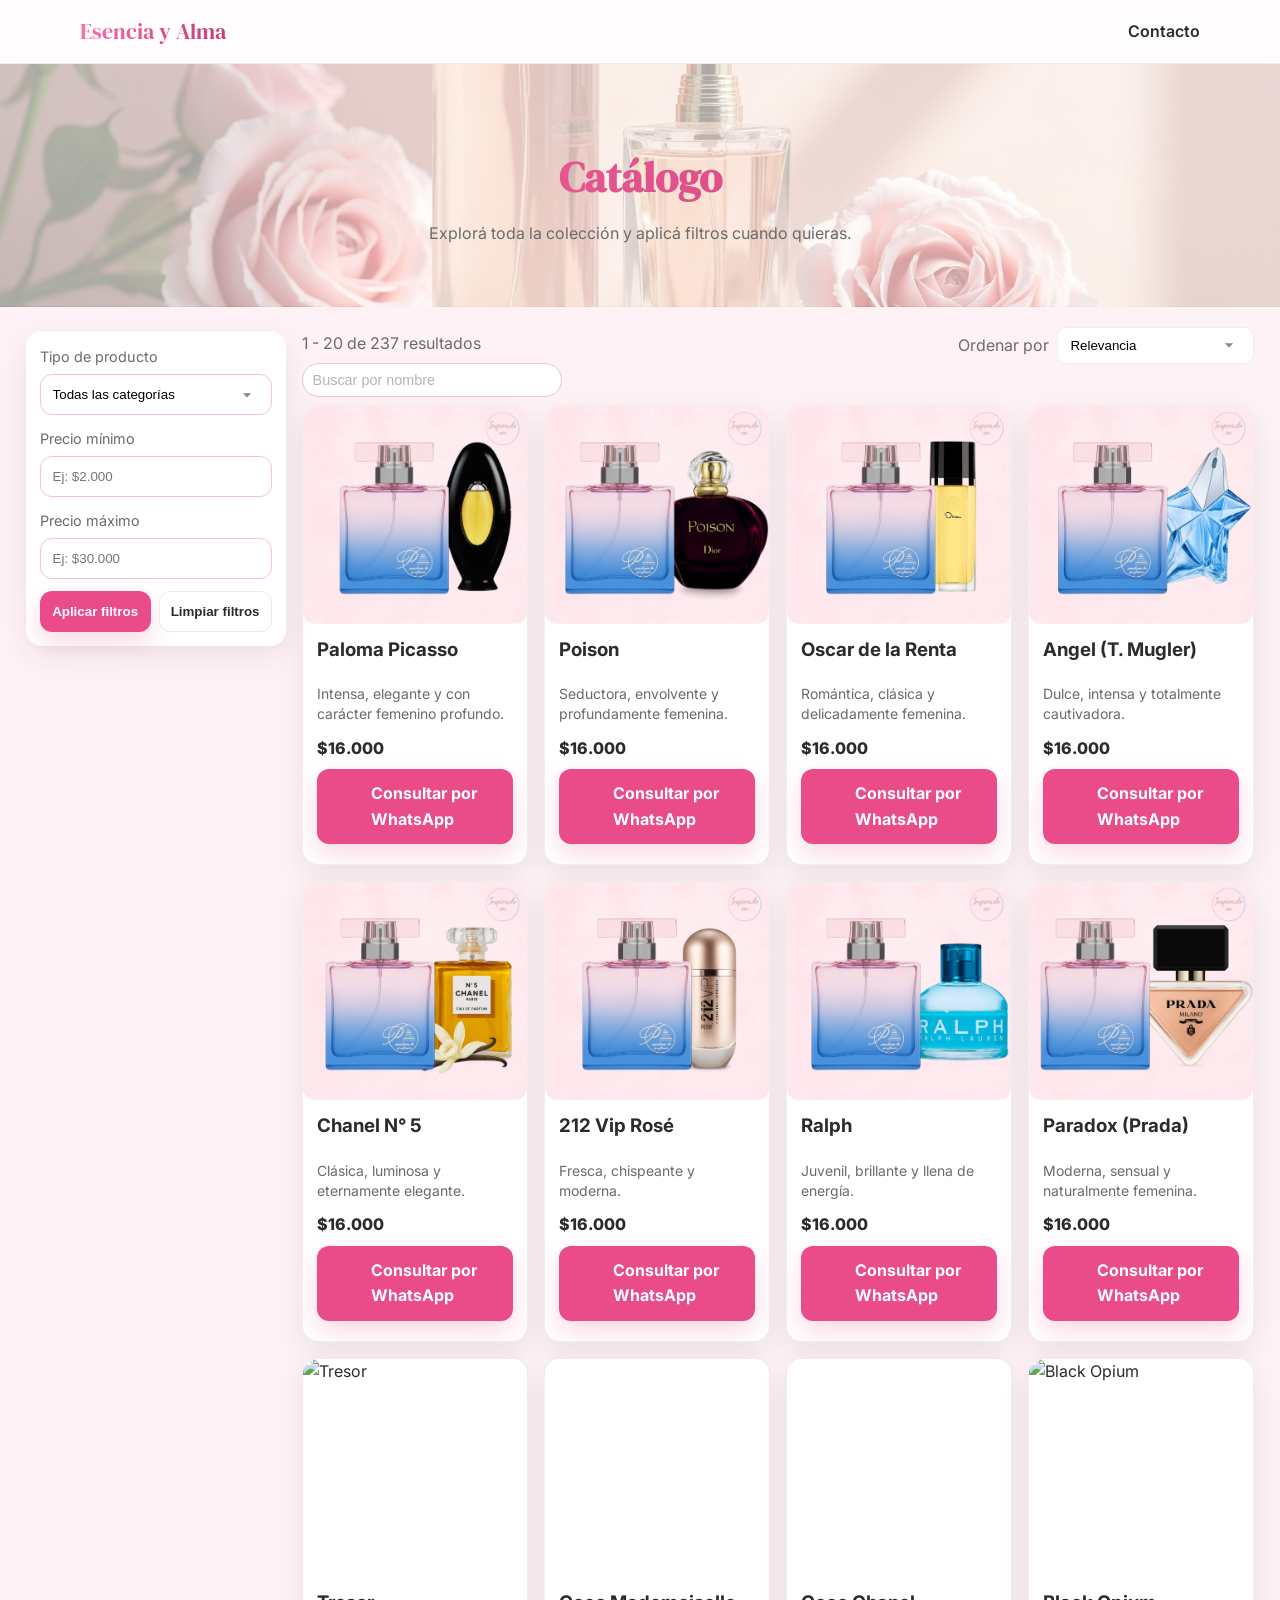
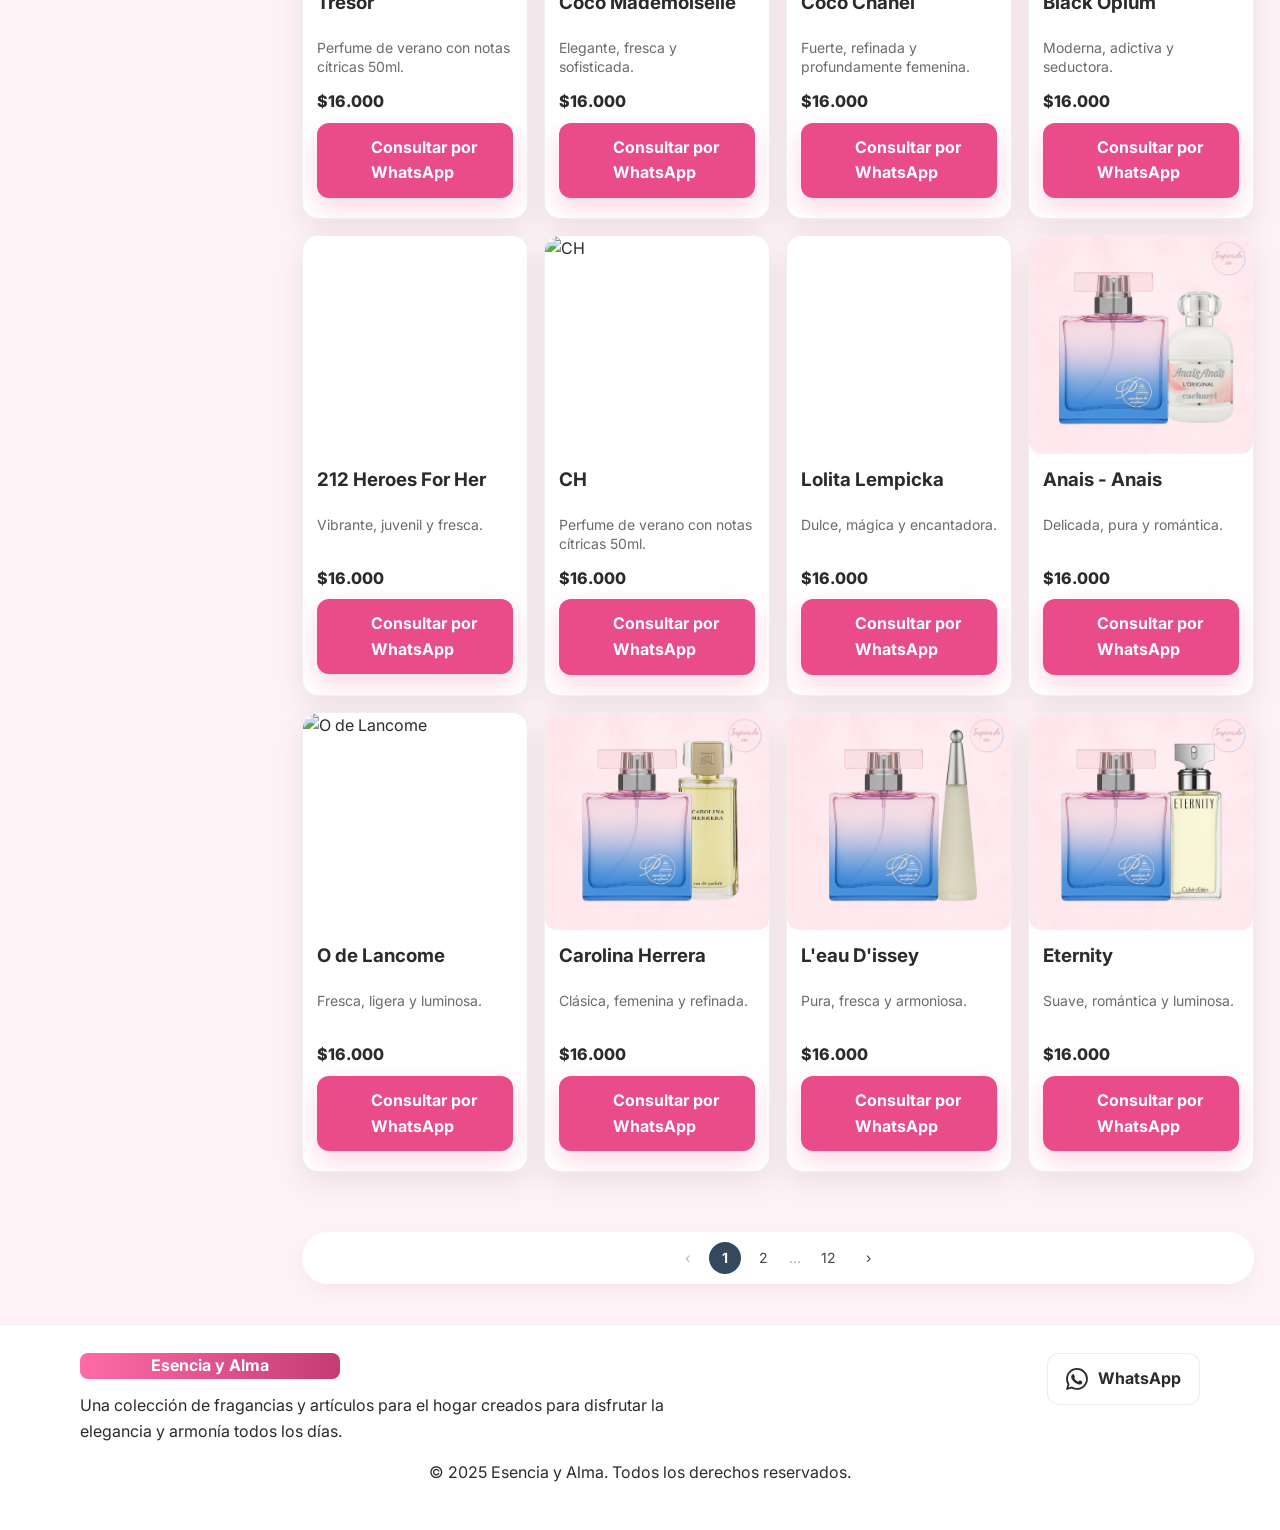
==== commit 956e926e: "Update catalogo.html" ====
--- a/catalogo.html
+++ b/catalogo.html
@@ -144,7 +144,7 @@
 
   <!-- LOGICA WHATSAPP -->
   <script>
-    const PHONE = "56961114225";
+    const PHONE = "56989174119";
     const MSG   = encodeURIComponent("¡Hola! Me interesa el catálogo de Esencia y Alma.");
     const wa    = `https://wa.me/${PHONE}?text=${MSG}`;
 
--- a/css/site.css
+++ b/css/site.css
@@ -117,25 +117,11 @@
 .sec-link--bottom:hover{ color:#000; }
 
 /* Puente suave hero → primera sección (sin línea) */
+/* Mantenemos solo el ajuste de posición; quitamos el degradado */
 #mujer.catalog-section{
   position:relative;
   margin-top:-48px;
   padding-top:48px;
-}
-#mujer.catalog-section::before{
-  content:"";
-  position:absolute;
-  left:0; right:0; top:-48px;
-  height:48px;
-  background:linear-gradient(
-    to bottom,
-    rgba(255,255,255,0) 0%,
-    rgba(255,255,255,0.55) 38%,
-    rgba(255,243,247,0.85) 70%,
-    var(--soft) 100%
-  );
-  pointer-events:none;
-  z-index:0;
 }
 
 /* CARRUSEL */
@@ -260,6 +246,72 @@
   .nav-btn.next{right:2px}
 }
 
+/* ===== BANNERS PROMOCIONALES HOME ===== */
+.catalog-promos{
+  width:100%;
+  background-color:#fdeef4; /* tono suave que combina con la marca */
+  margin-top:-16px;          /* subimos el bloque para tapar la franja rosa */
+  padding:0 0 40px;          /* sin padding arriba, solo abajo */
+}
+.promo-slider{
+  position:relative;
+  width:100%;
+  overflow:hidden;
+  left:50%;
+  transform:translateX(-50%);
+}
+.promo-track{
+  display:flex;
+  transition:transform 0.5s ease;
+}
+.promo-slide{
+  flex:0 0 100%;
+}
+.promo-slide img{
+  width:100%;
+  height:auto;   /* muestra la imagen completa, sin recortes */
+  display:block;
+}
+.promo-arrow{
+  position:absolute;
+  top:50%;
+  transform:translateY(-50%);
+  border:none;
+  background:rgba(255,255,255,0.85);
+  width:40px;
+  height:40px;
+  border-radius:999px;
+  display:flex;
+  align-items:center;
+  justify-content:center;
+  font-size:22px;
+  cursor:pointer;
+  box-shadow:0 6px 16px rgba(0,0,0,0.12);
+  transition:background 0.2s ease, transform 0.2s ease, box-shadow 0.2s ease;
+  z-index:2;
+}
+.promo-arrow:hover{
+  background:#ffffff;
+  transform:translateY(-50%) scale(1.05);
+  box-shadow:0 10px 24px rgba(0,0,0,0.18);
+}
+.promo-prev{left:16px;}
+.promo-next{right:16px;}
+
+@media (max-width:768px){
+  .catalog-promos{
+    margin-top:-16px;    /* mismo ajuste en móvil */
+    padding:0 0 28px;    /* sin espacio rosa arriba */
+  }
+  .promo-arrow{
+    width:32px;
+    height:32px;
+    font-size:18px;
+  }
+  .promo-prev{left:8px;}
+  .promo-next{right:8px;}
+}
+
 /* FOOTER */
 .footer{
   padding:28px 0;
--- a/css/catalog.css
+++ b/css/catalog.css
@@ -101,7 +101,7 @@
 /* ====== TOOLBAR ====== */
 .toolbar {
   display: flex;
-  align-items: center;
+  align-items: flex-start;   /* sube el bloque de "Ordenar por" para alinearlo con el conteo */
   justify-content: space-between;
   gap: 10px;
   color: #6b6b6b;
@@ -154,6 +154,13 @@
   background-position: right 14px center;
   background-size: 20px 20px;
   background-image: url("data:image/svg+xml,%3Csvg xmlns='http://www.w3.org/2000/svg' width='20' height='20' viewBox='0 0 24 24'%3E%3Cpath fill='%23888888' d='M7 10l5 5 5-5z'/%3E%3C/svg%3E");
+}
+
+/* ===== Ajuste solo DESKTOP para subir un poco "Ordenar por" ===== */
+@media (min-width: 981px) {
+  .sort-group {
+    margin-top: -4px; /* si lo querés aún más arriba, probá -6px */
+  }
 }
 
 /* ====== GRID ====== */
